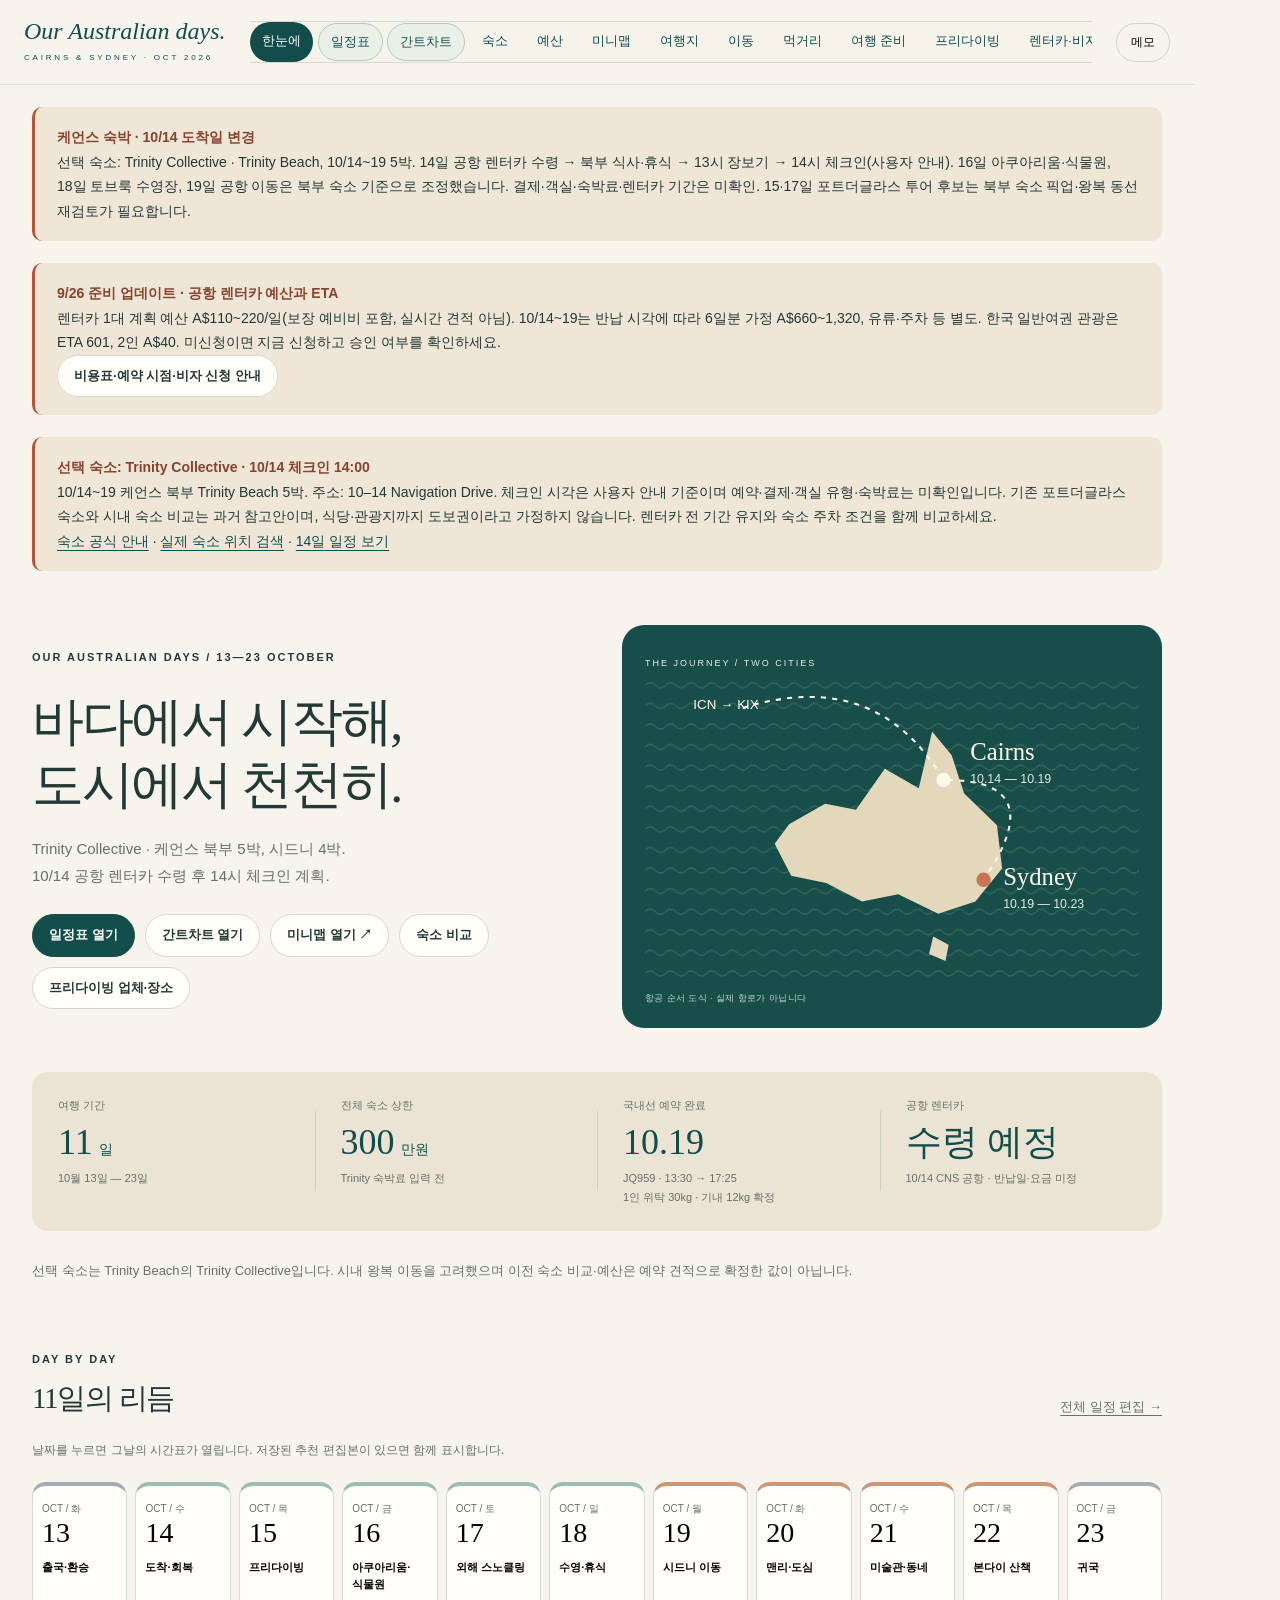
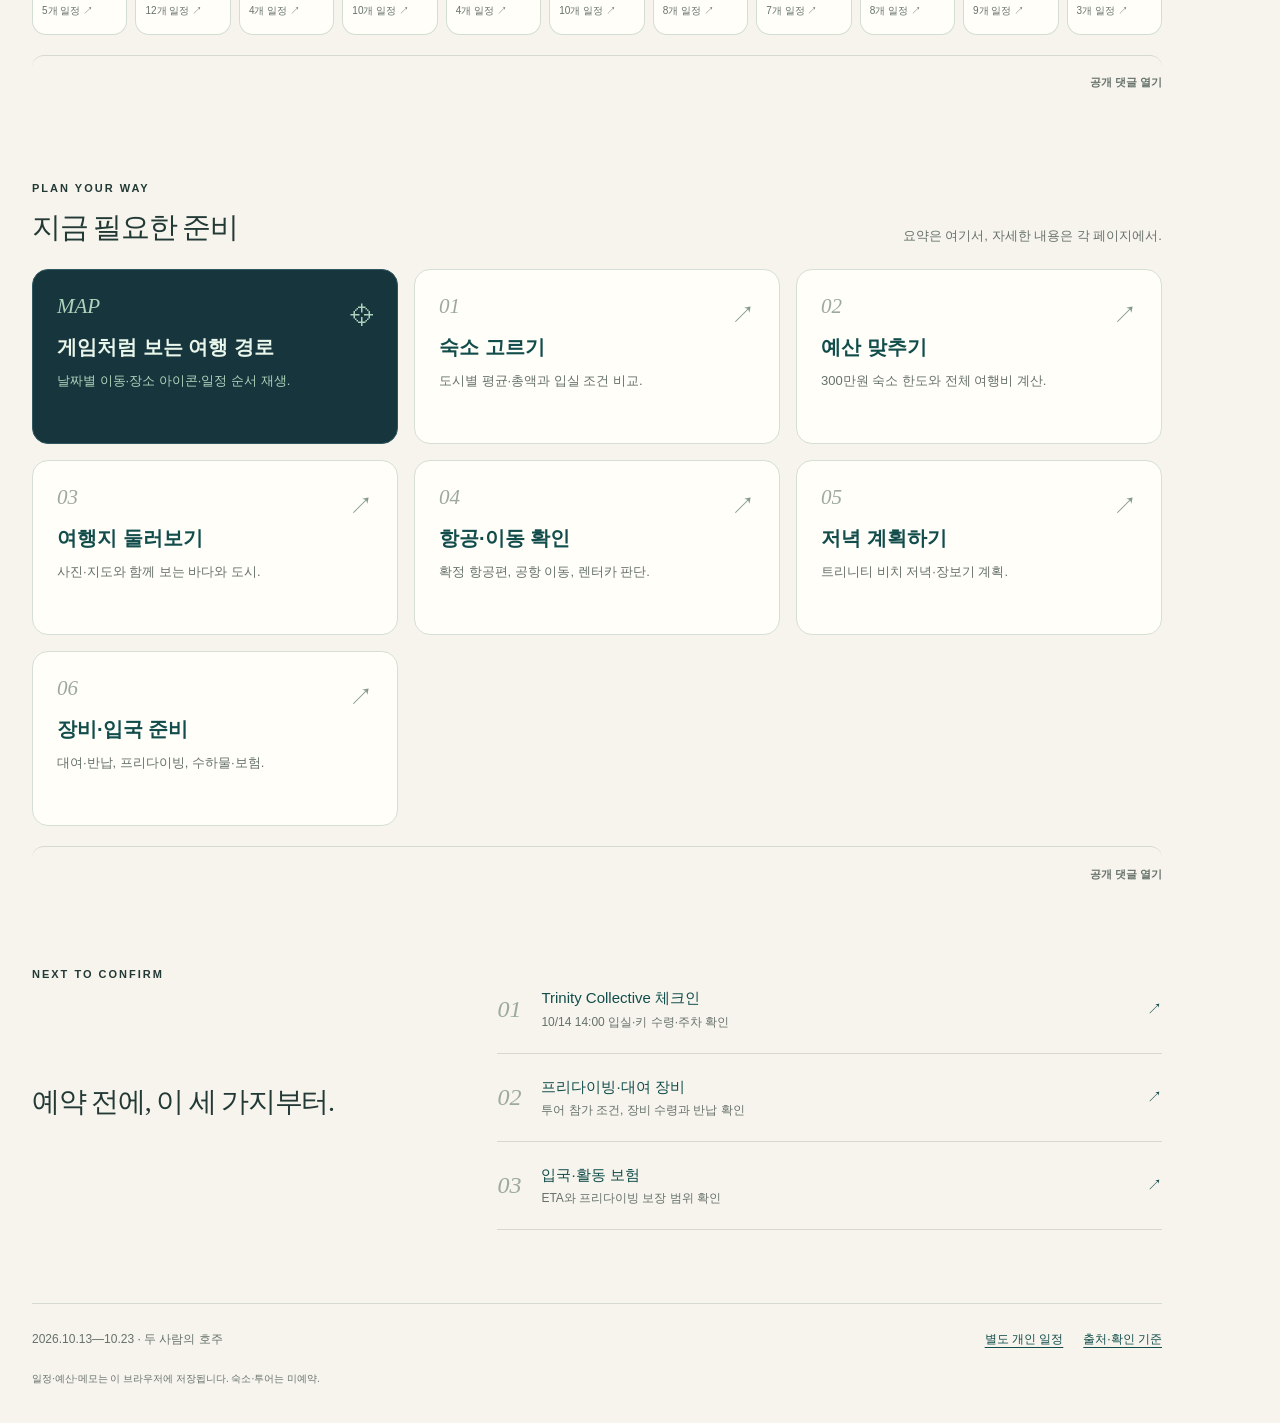
==== index.html @ 5bb497b3 "Fix October 14 home card destination to Trinity Collective" ====
<!doctype html><html lang="ko"><head><meta charset="utf-8"><meta name="viewport" content="width=device-width,initial-scale=1,viewport-fit=cover"><meta name="theme-color" content="#124d4b"><meta name="referrer" content="strict-origin-when-cross-origin"><title>여행 한눈에 · Our Australian days</title><link rel="stylesheet" href="assets/legacy.css?v=trinity-20260926-r2"><link rel="stylesheet" href="assets/site.css?v=trinity-20260926-r2"></head><body class="portal home-page"><a class="skip" href="#main">본문으로 이동</a><header class="site-header"><a class="site-brand" href="index.html">Our Australian days.<small>CAIRNS & SYDNEY · OCT 2026</small></a><nav aria-label="기능별 페이지"><a href="index.html" aria-current="page">한눈에</a><a href="recommended-itinerary.html">일정</a><a href="stay.html">숙소</a><a href="budget.html">예산</a><a href="route-map.html">미니맵</a><a href="explore.html">여행지</a><a href="transport.html">이동</a><a href="dining.html">먹거리</a><a href="prepare.html">여행 준비</a><a href="freediving.html">프리다이빙</a></nav><button class="site-notes" type="button" data-notes-open aria-label="개인 메모 열기">메모</button></header><main class="page-shell" id="main"><section class="home-hero" id="travel-overview"><div><span class="eyebrow">OUR AUSTRALIAN DAYS / 13—23 OCTOBER</span><h1>바다에서 시작해,<br>도시에서 천천히.</h1><p>Trinity Collective · 케언스 북부 5박, 시드니 4박.<br>10/14 공항 렌터카 수령 후 오후 2시 체크인.</p><div class="hero-actions"><a class="btn primary" href="recommended-itinerary.html" data-trip-planner="grid" aria-haspopup="dialog">일정표 열기</a><a class="btn" href="recommended-itinerary.html?view=gantt&amp;day=all" data-trip-planner="gantt" aria-haspopup="dialog">간트차트 열기</a><a class="btn" href="route-map.html" data-trip-planner="map" aria-haspopup="dialog">미니맵 열기 ↗</a><a class="btn" href="stay.html">숙소 비교</a><a class="btn" href="freediving.html">프리다이빙 업체·장소</a></div></div><div class="journey-art" role="img" aria-label="10월 14일 케언스 도착 후 Trinity Collective 이동, 19일 시드니 이동, 23일 귀국"><span class="art-caption">THE JOURNEY / TWO CITIES</span><svg viewBox="0 0 480 300" aria-hidden="true"><defs><pattern id="ocean-lines" width="20" height="20" patternUnits="userSpaceOnUse"><path d="M0 10 Q5 5 10 10 T20 10" fill="none" stroke="#a3c2b740"/></pattern></defs><rect width="480" height="300" fill="url(#ocean-lines)"/><path d="M140 145 L175 125 205 131 233 91 266 110 279 55 298 78 310 115 342 146 347 188 321 220 285 232 246 213 211 220 176 202 142 195 126 164Z" fill="#e3d8bb"/><path d="M280 254l15 8-3 16-16-7Z" fill="#e3d8bb"/><path d="M95 32 Q225 -8 290 102 Q396 101 329 199" fill="none" stroke="#fff9e9" stroke-width="2" stroke-dasharray="5 6"/><circle cx="290" cy="102" r="7" fill="#fff9e9"/><circle cx="329" cy="199" r="7" fill="#c77551"/><text x="47" y="33" fill="#fff9e9" font-size="13">ICN → KIX</text><text x="316" y="83" fill="#fff9e9" font-size="24" font-family="Georgia">Cairns</text><text x="316" y="105" fill="#e2ece5" font-size="12">10.14 — 10.19</text><text x="348" y="204" fill="#fff9e9" font-size="24" font-family="Georgia">Sydney</text><text x="348" y="226" fill="#e2ece5" font-size="12">10.19 — 10.23</text></svg><span class="art-foot">항공 순서 도식 · 실제 항로가 아닙니다</span></div></section>
<div class="home-metrics"><a href="recommended-itinerary.html"><small>여행 기간</small><strong>11<span>일</span></strong><p>10월 13일 — 23일</p></a><a href="stay.html"><small>전체 숙소 상한</small><strong>300<span>만원</span></strong><p>Trinity 숙박료 입력 전</p></a><a href="transport.html"><small>국내선 예약 완료</small><strong>10.19</strong><p>JQ959 · 13:30 → 17:25<br>1인 위탁 30kg · 기내 12kg 확정</p></a><a href="transport.html#transport"><small>공항 렌터카</small><strong>수령 예정</strong><p>10/14 CNS · 반납일·요금 미정</p></a></div>
<p class="back-note">선택 숙소는 Trinity Collective입니다. 케언스 아쿠아리움·식물원·토브룩 수영장을 방문하며, 북부 숙소와 시내 사이 차량 이동을 고려합니다.</p><section class="section home-days" id="itinerary"><div class="split-heading"><div><span class="eyebrow">DAY BY DAY</span><h2>11일의 리듬</h2></div><a href="recommended-itinerary.html">전체 일정 편집 →</a></div><p class="fine">날짜를 누르면 그날의 시간표가 열립니다. 저장된 추천 편집본이 있으면 함께 표시합니다.</p><div class="day-strip" id="home-day-strip"></div></section><section class="section" id="planning-hub"><div class="split-heading"><div><span class="eyebrow">PLAN YOUR WAY</span><h2>지금 필요한 준비</h2></div><p>요약은 여기서, 자세한 내용은 각 페이지에서.</p></div><div class="feature-grid"><a class="feature-card minimap-feature" href="route-map.html"><span class="feature-no">MAP</span><h3>게임처럼 보는 여행 경로</h3><p>날짜별 이동·장소 아이콘·일정 순서 재생.</p><span class="feature-arrow" aria-hidden="true">⌖</span></a><a class="feature-card" href="stay.html"><span class="feature-no">01</span><h3>숙소 고르기</h3><p>도시별 평균·총액과 입실 조건 비교.</p><span class="feature-arrow" aria-hidden="true">↗</span></a><a class="feature-card" href="budget.html"><span class="feature-no">02</span><h3>예산 맞추기</h3><p>300만원 숙소 한도와 전체 여행비 계산.</p><span class="feature-arrow" aria-hidden="true">↗</span></a><a class="feature-card" href="explore.html"><span class="feature-no">03</span><h3>여행지 둘러보기</h3><p>사진·지도와 함께 보는 바다와 도시.</p><span class="feature-arrow" aria-hidden="true">↗</span></a><a class="feature-card" href="transport.html"><span class="feature-no">04</span><h3>항공·이동 확인</h3><p>확정 항공편, 공항 이동, 렌터카 판단.</p><span class="feature-arrow" aria-hidden="true">↗</span></a><a class="feature-card" href="dining.html"><span class="feature-no">05</span><h3>저녁 계획하기</h3><p>트리니티 비치 저녁·장보기 계획.</p><span class="feature-arrow" aria-hidden="true">↗</span></a><a class="feature-card" href="prepare.html"><span class="feature-no">06</span><h3>장비·입국 준비</h3><p>대여·반납, 프리다이빙, 수하물·보험.</p><span class="feature-arrow" aria-hidden="true">↗</span></a></div></section><section class="section home-next"><span class="eyebrow">NEXT TO CONFIRM</span><h2>예약 전에, 이 세 가지부터.</h2><div class="next-items"><a href="stay.html"><b>01</b><span>Trinity Collective 체크인<small>10/14 14:00 입실·키 수령·주차 확인</small></span><span>↗</span></a><a href="prepare.html#freedive-rental"><b>02</b><span>프리다이빙·대여 장비<small>투어 참가 조건, 장비 수령과 반납 확인</small></span><span>↗</span></a><a href="prepare.html#entry-insurance"><b>03</b><span>입국·활동 보험<small>ETA와 프리다이빙 보장 범위 확인</small></span><span>↗</span></a></div></section></main><footer class="site-footer"><span>2026.10.13—10.23 · 두 사람의 호주</span><div><a href="personal-plan.html">별도 개인 일정</a><a href="prepare.html#sources">출처·확인 기준</a></div><small>일정·예산·메모는 이 브라우저에 저장됩니다. 숙소·투어는 미예약.</small></footer><dialog class="info-dialog" id="info-dialog" aria-labelledby="info-title"><div class="info-head"><div><span class="eyebrow">TRIP DETAILS</span><h2 id="info-title"></h2></div><button type="button" class="dialog-close" data-info-close aria-label="상세 내용 닫기">×</button></div><div id="info-body" class="info-body"></div></dialog><script id="public-comments-config" type="application/json">
{"repo":"MarcoBackman/australia_travel_plan","repoId":"","category":"Announcements","categoryId":"","site":"https://marcobackman.github.io/australia_travel_plan/"}
</script><dialog id="public-comments-dialog" class="public-comments-dialog" aria-labelledby="public-comments-title" aria-describedby="public-comments-privacy">
 <header class="public-comments-header"><div><span class="eyebrow">OUR SHARED NOTES / GITHUB</span><h2 id="public-comments-title">함께 보는 공개 댓글</h2></div><button type="button" class="public-comments-close" id="public-comments-close" aria-label="공개 댓글 닫기" autofocus>&times;</button></header>
 <div class="public-comments-body">
  <div class="public-comments-controls"><label for="public-comments-section">이야기할 섹션</label><select id="public-comments-section"></select></div>
  <div class="public-comments-privacy" id="public-comments-privacy"><p><strong>읽기는 누구나, 작성은 GitHub 로그인으로.</strong> 댓글은 공개 GitHub Discussions에 저장되며, 사이트 방문자뿐 아니라 누구나 읽을 수 있습니다.</p><p>예약번호, 항공권, 여권 정보, 연락처는 올리지 마세요. 개인 메모·예산·일정 시트는 여기로 자동 전송하지 않습니다.</p></div>
  <p id="public-comments-status" class="public-comments-status" role="status" aria-live="polite"></p>
  <div id="public-comments-host" class="public-comments-host"><div class="giscus"></div></div>
  <footer class="public-comments-footer"><span>섹션별 대화 · GitHub에 보관</span><a id="public-comments-github" target="_blank" rel="noopener noreferrer" class="public-comments-fallback">GitHub에서 토론 찾기</a><a href="https://giscus.app/ko" target="_blank" rel="noopener noreferrer">댓글 서비스 안내</a></footer>
 </div>
</dialog><script src="assets/routes.js?v=trinity-20260926-r2"></script><script src="assets/site.js?v=trinity-20260926-r2"></script><script src="assets/planner-modal.js?v=trinity-20260926-r2"></script><script src="assets/itinerary-data.js?v=arrival-trinity-20260926-r3"></script><script src="assets/home.js?v=arrival-trinity-20260926-r3"></script><script src="assets/notes.js?v=trinity-20260926-r2"></script><script src="assets/comments.js?v=trinity-20260926-r2"></script></body></html>
---- assets/legacy.css ----
:root{--paper:#f6f3eb;--ink:#233936;--muted:#66716a;--sea:#124d4b;--aqua:#dcebe4;--coral:#b95337;--sand:#e9dfca;--line:#d6d9ce;--white:#fffef9;--serif:Georgia,'Noto Serif KR',Batang,serif;--body:'Malgun Gothic','Apple SD Gothic Neo',sans-serif}
*{box-sizing:border-box}html{scroll-behavior:smooth;scroll-padding-top:90px}body{margin:0;background:var(--paper);color:var(--ink);font:15px/1.8 var(--body);word-break:keep-all;overflow-wrap:break-word}a{color:var(--sea);text-underline-offset:4px}button,input,select{font:inherit}button,a,input,select,summary{-webkit-tap-highlight-color:transparent}:focus-visible{outline:3px solid var(--coral);outline-offset:4px}button{cursor:pointer}button:disabled{cursor:default}h1,h2,h3,p{margin:0}h1,h2,h3{line-height:1.35}h2{font-family:var(--serif);font-size:clamp(27px,3.5vw,40px);font-weight:500;letter-spacing:-1.2px}h3{font-size:19px}.wrap{width:min(1160px,calc(100% - 64px));margin:auto}.small{font-size:12px;color:var(--muted)}.muted{color:var(--muted)}.eyebrow{text-transform:uppercase;letter-spacing:2.3px;font-size:11px;font-weight:700}.tag{display:inline-block;padding:3px 9px;border-radius:3px;font-size:11px;font-weight:700;white-space:nowrap;line-height:1.7}.confirmed{background:var(--aqua);color:var(--sea)}.proposed{background:#f1e2c2;color:#735519}.published{background:#e0e7ec;color:#395563}.estimate{background:#eee5e0;color:#825c4a}.pending{background:#f9e2d9;color:#95402a}.section{padding:72px 0;border-bottom:1px solid var(--line)}.section-head{display:flex;gap:24px;justify-content:space-between;align-items:end;margin-bottom:30px}.section-head p{max-width:480px;color:var(--muted);font-size:14px}.section-no{display:block;color:var(--coral);font:italic 16px var(--serif);margin-bottom:10px}.btn{border:1px solid var(--line);border-radius:4px;padding:9px 16px;background:var(--white);color:var(--ink);text-decoration:none;display:inline-block;font-size:13px;font-weight:700}.btn.primary{background:var(--sea);color:var(--white);border-color:var(--sea)}.btn:hover{filter:brightness(.96)}.actions{display:flex;gap:10px;flex-wrap:wrap}.notice{padding:18px 22px;border-left:3px solid var(--coral);background:#efe6d7;font-size:14px;margin-top:22px}.notice strong{color:#86432d}.notice p+p{margin-top:8px}.fine{font-size:12px;color:var(--muted);margin-top:14px}.table-wrap{overflow-x:auto;border-top:2px solid var(--sea)}table{width:100%;border-collapse:collapse;font-size:13px}th{text-align:left;padding:13px 14px;color:var(--muted);background:#eeeee5;font-size:12px;font-weight:600}td{padding:17px 14px;vertical-align:top;border-bottom:1px solid var(--line)}td strong{font-weight:700}td small{display:block;font-size:11px;color:var(--muted);margin-top:4px}thead th{white-space:nowrap}.num{font-variant-numeric:tabular-nums;white-space:nowrap}.row-pick{background:#e9efe6}.cols{display:grid;grid-template-columns:1fr 1fr;gap:28px}.box{border:1px solid var(--line);padding:25px;background:var(--white)}.box p{margin-top:12px;font-size:14px}.box ul{padding-left:20px;font-size:14px;margin-bottom:0}.box li+li{margin-top:8px}
header{border-bottom:1px solid var(--line)}.masthead{display:flex;align-items:center;justify-content:space-between;min-height:72px;gap:16px}.brand{font:italic 24px var(--serif);color:var(--sea)}.masthead .small{text-align:right}.hero{position:relative;overflow:hidden;background:radial-gradient(ellipse at 88% 10%,#d2e3d7 0,transparent 53%),var(--paper);padding:66px 0 0}.hero-content{display:grid;grid-template-columns:1.3fr .7fr;gap:48px;align-items:center;padding-bottom:56px}.hero h1{font-family:var(--serif);font-weight:500;font-size:clamp(38px,5vw,63px);letter-spacing:-2.8px;margin:24px 0}.hero h1 em{color:var(--sea);font-style:normal}.hero .intro{max-width:600px;color:var(--muted);font-size:16px}.hero .actions{margin-top:26px}.hero-art{position:relative;min-height:320px;border-radius:150px 150px 8px 8px;overflow:hidden;background:repeating-radial-gradient(ellipse at 110% 20%,transparent 0 27px,#d9ead522 29px 30px,transparent 32px 52px),linear-gradient(155deg,#2c7270,#124d4b 62%,#123d3e);color:#e5efdf;display:flex;flex-direction:column;justify-content:end;padding:36px}.hero-art:before{content:'';position:absolute;width:140px;height:140px;background:#efcba3;border-radius:50%;top:54px;left:42px;box-shadow:0 0 0 18px #efcba315}.hero-art .art-caption{position:relative;font:italic 37px/1.15 var(--serif);max-width:250px}.hero-art small{position:relative;font-size:10px;letter-spacing:2px;margin-top:16px}.metrics{display:grid;grid-template-columns:repeat(4,1fr);border-top:1px solid var(--line)}.metric{padding:25px 20px 26px 0}.metric:not(:first-child){border-left:1px solid var(--line);padding-left:28px}.metric .value{display:block;font:32px var(--serif);margin:6px 0}.metric .value span{font:14px var(--body)}.metric .label{font-size:11px;color:var(--muted)}nav{position:sticky;top:0;z-index:20;background:#f6f3ebf5;border-top:1px solid var(--line);border-bottom:1px solid var(--line);backdrop-filter:blur(12px)}nav .wrap{display:flex;gap:32px;overflow:auto;white-space:nowrap;scrollbar-width:thin}nav a{font-size:13px;padding:16px 0;text-decoration:none;border-bottom:2px solid transparent}nav a:hover{border-color:var(--sea)}.legend{display:flex;flex-wrap:wrap;gap:10px 20px;margin:24px 0 0;font-size:12px;align-items:center}.legend span span{margin-right:6px}
.flight-rail{display:grid;grid-template-columns:repeat(4,1fr);border:1px solid var(--line);margin-bottom:28px}.flight-stop{padding:20px;position:relative}.flight-stop:not(:last-child){border-right:1px solid var(--line)}.flight-stop .iata{font:40px var(--serif);color:var(--sea);display:block;line-height:1.2}.flight-stop .city{font-size:13px;margin:5px 0}.flight-stop .time{font-size:12px;color:var(--muted)}.flight-stop.focus{background:var(--sea);color:var(--white)}.flight-stop.focus .iata,.flight-stop.focus .time{color:var(--white)}.flight-table{min-width:780px}.airline-table{min-width:740px}.book-window{display:grid;grid-template-columns:220px 1fr;gap:28px;background:var(--sea);color:#f4f4e8;padding:30px;margin-bottom:25px}.book-window .date{font:35px var(--serif);margin:10px 0}.book-window p{font-size:14px;color:#d3e4db}.book-window .eyebrow{color:#adc9bb}.book-window strong{color:#fff}.mini-steps{display:grid;grid-template-columns:repeat(3,1fr);gap:16px;margin-top:24px}.mini-steps>div{border-top:1px solid var(--line);padding-top:15px;font-size:13px}.mini-steps b{display:block;font-size:15px;margin-bottom:8px}.timeline{display:flex;flex-direction:column}.day{display:grid;grid-template-columns:110px 1fr 170px;gap:25px;padding:24px 0;border-bottom:1px solid var(--line);position:relative}.day:first-child{border-top:2px solid var(--sea)}.day-date{font:26px var(--serif)}.day-date span{font:12px var(--body);display:block;color:var(--muted)}.day h3{font-size:17px;margin-bottom:8px}.day p{font-size:13px;color:var(--muted)}.day-meta{font-size:12px;text-align:right;color:var(--muted)}.day-meta .tag{margin-bottom:8px}.day.sea h3{color:var(--sea)}.day.travel{background:#e7ece2;padding-left:16px;padding-right:16px}.day details{margin-top:10px;font-size:13px}summary{cursor:pointer;font-weight:700;color:var(--sea)}details[open] summary{margin-bottom:9px}.stay{display:flex;gap:20px;padding:22px 25px;background:var(--sand);margin-top:24px;align-items:center}.stay .nights{font:40px var(--serif);color:var(--sea);min-width:100px}.stay p{font-size:13px}.tour-grid{display:grid;grid-template-columns:repeat(3,1fr);gap:20px}.tour{border:1px solid var(--line);background:var(--white);display:flex;flex-direction:column}.tour-top{height:108px;background:repeating-linear-gradient(145deg,transparent 0 17px,#ffffff10 18px 19px),#255f5b;padding:20px;color:#fff}.tour:nth-child(2) .tour-top{background:repeating-radial-gradient(ellipse at 0 100%,transparent 0 16px,#ffffff20 17px 18px),#548175}.tour:nth-child(3) .tour-top{background:linear-gradient(150deg,#dfcba5 45%,#a3c7b5 45%,#72a597);color:var(--sea)}.tour-top .tour-index{font:italic 34px var(--serif)}.tour-main{padding:23px;flex:1;display:flex;flex-direction:column;gap:15px}.tour-main h3{font-family:var(--serif);font-size:25px}.tour-main p{font-size:13px}.tour-price{font:30px var(--serif);color:var(--sea)}.tour-price span{font:12px var(--body);color:var(--muted)}.tour-main a{margin-top:auto;font-size:13px}.facts{margin:0;padding:0;list-style:none;font-size:12px;color:var(--muted)}.facts li{padding:7px 0;border-bottom:1px solid var(--line)}.route-strip{display:flex;align-items:center;justify-content:space-between;gap:10px;background:var(--aqua);padding:23px;margin:0 0 20px;text-align:center}.route-strip b{font-size:16px}.route-strip small{display:block;font-size:11px;color:var(--muted)}.route-strip .arrow{font-size:22px;color:#60817a}.transport-table{min-width:810px}.controls{display:grid;grid-template-columns:1fr 1fr 1.2fr;gap:20px;margin-bottom:24px}.control{font-size:12px;display:flex;flex-direction:column;gap:8px}.control input,.control select{width:100%;border:1px solid #afbbaf;background:var(--white);border-radius:3px;padding:10px 12px;min-height:45px;color:var(--ink)}.budget-layout{display:grid;grid-template-columns:minmax(0,1.6fr) minmax(280px,1fr);gap:30px;align-items:start}.budget-table{min-width:460px}.budget-table td{padding:12px 9px}.budget-table input{width:98px;padding:8px;border:1px solid #afbbaf;border-radius:3px;background:#fffef9;text-align:right;color:var(--ink);font-variant-numeric:tabular-nums}.budget-table th:last-child,.budget-table td:last-child{text-align:right}.budget-total{position:sticky;top:92px;background:var(--sea);color:#fffef0;padding:30px}.budget-total .big{font:40px/1.3 var(--serif);margin:13px 0 2px}.budget-total .won{font-size:20px;color:#d8e8cc}.budget-total .sub{font-size:12px;color:#c3d6ca}.budget-total .split{border-top:1px solid #668b7d;margin-top:22px;padding-top:18px}.calc-line{display:flex;justify-content:space-between;gap:12px;font-size:12px;margin:9px 0}.budget-total .big-small{font:30px var(--serif);margin:10px 0}.cost-bar{display:flex;height:8px;overflow:hidden;margin:22px 0 13px;gap:2px}.cost-bar span{min-width:0}.cost-key{display:flex;gap:12px;flex-wrap:wrap;font-size:10px;color:#e1eadc}.cost-key span:before{content:'';width:7px;height:7px;display:inline-block;background:var(--key);margin-right:5px}.range-card{background:var(--sand);padding:22px 26px;margin:25px 0}.range-card b{font-size:20px;display:block;margin-top:5px}.budget-status{min-height:22px;color:var(--muted);font-size:12px;margin-top:12px}.error{color:#a03924}.check-grid{display:grid;grid-template-columns:1fr 1fr;gap:14px}.check{display:flex;align-items:start;gap:12px;border:1px solid var(--line);padding:20px;cursor:pointer;font-size:13px;background:var(--white)}.check input{accent-color:var(--sea);width:18px;height:18px;margin-top:4px;flex-shrink:0}.check b{display:block;margin-bottom:6px}.check small{display:block;color:var(--muted);font-size:12px}.check:has(input:checked){background:var(--aqua)}.sources{display:grid;grid-template-columns:1fr 1fr;gap:0 30px;font-size:12px;list-style:none;padding:0;margin:0}.sources li{padding:17px 0;border-bottom:1px solid var(--line)}.sources b{display:block;margin-bottom:4px;font-size:13px}.sources p{color:var(--muted)}.sources a{overflow-wrap:anywhere}.foot{display:flex;justify-content:space-between;gap:20px;padding:32px 0;font-size:12px;color:var(--muted)}.skip{position:absolute;top:-80px;left:16px;z-index:99;background:white;padding:12px}.skip:focus{top:10px}.hero-content{animation:arrive .65s ease-out}@keyframes arrive{from{opacity:0;transform:translateY(12px)}to{opacity:1;transform:none}}
@media(max-width:900px){.hero-content{grid-template-columns:1.4fr .6fr;gap:25px}.hero-art{min-height:290px;padding:25px}.hero-art:before{width:110px;height:110px;left:28px}.hero-art .art-caption{font-size:29px}.section-head{display:block}.section-head p{margin-top:16px;max-width:none}.budget-layout{grid-template-columns:1fr}.budget-total{position:static}.tour-grid{gap:12px}.tour-main{padding:18px}.tour-main h3{font-size:22px}.day{grid-template-columns:85px 1fr 125px;gap:18px}.controls{grid-template-columns:1fr 1fr}.controls .control:last-child{grid-column:1/-1}}
@media(max-width:620px){.wrap{width:calc(100% - 36px)}body{font-size:14px}.masthead{min-height:65px}.brand{font-size:20px}.masthead .small{font-size:10px}.hero{padding-top:35px}.hero-content{display:block;padding-bottom:30px}.hero h1{font-size:39px;letter-spacing:-2px}.hero .intro{font-size:14px}.hero-art{margin-top:28px;min-height:180px;border-radius:100px 100px 5px 5px;padding:25px 30px;align-items:end}.hero-art:before{top:32px;left:42px;width:100px;height:100px}.hero-art .art-caption{font-size:30px;max-width:180px}.hero-art small{font-size:8px}.metrics{grid-template-columns:1fr 1fr}.metric{padding:18px 12px!important}.metric:nth-child(3){border-left:none;border-top:1px solid var(--line)}.metric:nth-child(4){border-top:1px solid var(--line)}.metric .value{font-size:29px}nav .wrap{gap:25px}nav a{font-size:12px;padding:12px 0}.section{padding:46px 0}.section-head{margin-bottom:22px}.cols,.tour-grid,.check-grid,.sources{grid-template-columns:1fr}.flight-rail{grid-template-columns:1fr 1fr}.flight-stop:nth-child(2){border-right:0}.flight-stop:nth-child(-n+2){border-bottom:1px solid var(--line)}.flight-stop .iata{font-size:33px}.book-window{grid-template-columns:1fr;gap:15px;padding:23px}.book-window .date{margin-bottom:0}.mini-steps{grid-template-columns:1fr;gap:15px}.day{grid-template-columns:63px 1fr;gap:13px;padding:21px 0}.day-date{font-size:22px}.day h3{font-size:16px}.day-meta{grid-column:2;text-align:left;margin-top:-5px}.day-meta .tag{margin:0 7px 0 0}.day.travel{padding-left:10px;padding-right:10px}.stay{display:block;padding:20px}.stay .nights{font-size:30px;margin-bottom:10px}.tour-top{height:85px}.tour-main{padding:23px}.tour-main h3{font-size:26px}.route-strip{flex-wrap:wrap;justify-content:center;padding:20px 10px;gap:14px}.route-strip b{font-size:13px}.route-strip small{font-size:10px}.notice{padding:16px;font-size:13px}.controls{gap:14px}.control input,.control select{font-size:16px}.budget-table input{font-size:16px}.budget-total .big{font-size:36px}.foot{display:block}.foot p+p{margin-top:10px}.legend{gap:8px 12px}}
@media(prefers-reduced-motion:reduce){html{scroll-behavior:auto}.hero-content{animation:none}}
@media print{*{-webkit-print-color-adjust:exact;print-color-adjust:exact}body{font-size:10pt;background:white}.wrap{width:100%}header,.hero-art,nav,.actions,.skip,.no-print{display:none!important}.hero{padding:0;background:white}.hero-content{display:block;padding:15px 0}.hero h1{font-size:32px;margin:10px 0}.hero .intro{font-size:11px}.hero .eyebrow{font-size:9px}.metrics .metric{padding:12px!important}.metrics .value{font-size:23px}.section{padding:25px 0}.section-head{margin-bottom:15px}.section-head h2{font-size:24px}.section-head p{font-size:11px}.table-wrap{overflow:visible}table{min-width:0!important;font-size:9px}th,td{padding:8px!important}thead{display:table-header-group}tr,.day,.tour,.check,.box{break-inside:avoid}.day{grid-template-columns:70px 1fr 120px;padding:13px 0}.day p,.day-meta{font-size:10px}.day h3{font-size:13px}.day-date{font-size:20px}.tour-grid{gap:10px}.tour-main{padding:13px}.tour-main h3{font-size:20px}.tour-main p,.facts{font-size:10px}.tour-top{height:55px;padding:8px 15px}.tour-top .tour-index{font-size:25px}.budget-layout{display:block}.budget-total{position:static;margin-top:15px;break-inside:avoid;padding:20px}.budget-table input{border:0;width:85px;padding:0;font-size:11px}.controls input,.controls select{font-size:11px;padding:3px;min-height:25px}.sources{font-size:9px}.sources b{font-size:10px}.notice,.box p,.check{font-size:10px}details{display:block}.foot{font-size:9px}.section-head,.stay,.range-card{break-inside:avoid}.hero-content{animation:none}@page{size:A4;margin:14mm}}
.map-tabs{display:flex;flex-wrap:wrap;gap:8px;margin:22px 0}.map-tabs button{padding:10px 17px;border:1px solid var(--line);border-radius:4px;background:var(--white);color:var(--sea);font-size:13px}.map-tabs button[aria-pressed="true"]{background:var(--sea);border-color:var(--sea);color:white}.atlas-layout{display:grid;grid-template-columns:minmax(0,1fr) 285px;border:1px solid var(--line);background:var(--white)}.atlas-main{min-width:0}.atlas-canvas{height:530px;position:relative;background:#deebe5;isolation:isolate}.atlas-canvas iframe{width:100%;height:100%;border:0}.atlas-map{position:absolute;inset:0;z-index:1}.atlas-fallback{position:absolute;inset:0;display:grid;place-content:center;padding:30px;text-align:center;color:var(--sea);background:repeating-linear-gradient(0deg,transparent 0 59px,#124d4b0b 60px),repeating-linear-gradient(90deg,transparent 0 59px,#124d4b0b 60px),#e0eae0}.atlas-fallback b{font:35px var(--serif);margin-bottom:15px}.atlas-side{padding:23px 20px;border-left:1px solid var(--line);max-height:650px;overflow:auto}.atlas-side h3{font-family:var(--serif);font-size:25px;margin:10px 0}.atlas-side>p{font-size:12px;color:var(--muted)}.stop-list{list-style:none;padding:0;margin:20px 0 0}.stop-list li{position:relative}.stop-list li:not(:last-child):before{content:'';position:absolute;left:16px;top:34px;bottom:-8px;border-left:1px solid #b7c9bf}.stop-button{width:100%;border:0;background:transparent;display:flex;gap:12px;text-align:left;padding:9px 0;color:var(--ink);align-items:start}.stop-button[aria-pressed="true"] .stop-name{color:var(--coral)}.stop-number{border-radius:50%;width:33px;height:33px;display:grid;place-items:center;background:var(--sea);color:white;flex-shrink:0;font:16px var(--serif);position:relative}.stop-button[aria-pressed="true"] .stop-number{background:var(--coral)}.stop-name{font-size:13px;display:block;font-weight:700}.stop-button small{font-size:10px;display:block;color:var(--muted);line-height:1.7}.atlas-caption{display:flex;align-items:center;justify-content:space-between;gap:15px;padding:13px 17px;background:#eff0e7;font-size:11px;color:var(--muted)}.map-key{display:flex;gap:14px;flex-wrap:wrap}.map-key span:before{content:'';display:inline-block;width:22px;border-top:3px dashed var(--route);margin-right:5px;vertical-align:middle}.map-focus{padding:22px;border-top:1px solid var(--line);display:grid;grid-template-columns:1fr auto;gap:20px;align-items:center}.map-focus h3{font-size:17px}.map-focus p{font-size:12px;color:var(--muted);margin-top:7px}.map-focus .actions{gap:7px}.map-focus a{font-size:11px;padding:7px 11px}.trip-pin{background:none!important;border:0!important}.trip-pin span{display:grid;place-items:center;width:32px;height:32px;border:3px solid #fffef9;border-radius:50%;box-shadow:0 2px 8px #173e4a55;font:700 14px var(--body);color:white;background:var(--pin)}.trip-pin.is-picked span{outline:3px solid var(--coral);outline-offset:3px}.map-popup{font-family:var(--body);line-height:1.7;max-width:230px}.map-popup strong{display:block;font-size:14px}.map-popup p{font-size:12px;margin:8px 0!important}.map-popup small{display:block;font-size:11px;color:var(--muted)}.map-popup a{font-size:12px}.atlas-canvas .leaflet-container{font-family:var(--body)}.atlas-canvas .leaflet-control-attribution{font-size:10px}.day-map-link{display:inline-block;margin-top:10px;font-size:11px;font-weight:700;text-decoration:none;color:var(--sea);border-bottom:1px solid #9db5a4}.ribbon-head{display:flex;justify-content:space-between;gap:16px;align-items:end;margin:32px 0 13px}.ribbon-head h3{font-size:17px}.ribbon{display:grid;grid-template-columns:repeat(11,minmax(0,1fr));gap:6px}.ribbon-day{border:1px solid var(--line);border-top:4px solid var(--tone);background:var(--white);color:var(--ink);padding:13px 3px;min-height:115px;text-align:center;display:flex;flex-direction:column;align-items:center;justify-content:center;gap:5px;text-decoration:none;border-radius:3px}.ribbon-day:hover{background:#e8eee3}.ribbon-day .r-date{font:22px var(--serif)}.ribbon-day .r-name{font-size:11px;font-weight:700}.ribbon-day small{font-size:9px;color:var(--muted)}.ribbon-day[aria-current="date"]{background:var(--aqua);outline:2px solid var(--sea)}.pace-key{display:flex;gap:15px;flex-wrap:wrap;font-size:11px;color:var(--muted);margin-top:13px}.pace-key span:before{content:'';width:8px;height:8px;display:inline-block;background:var(--tone);margin-right:5px}.stay-viz{display:flex;height:45px;margin-top:23px;gap:4px;font-size:12px}.stay-viz div{display:flex;align-items:center;justify-content:center}.stay-viz .cairns-block{flex:5;background:var(--sea);color:var(--white)}.stay-viz .sydney-block{flex:4;background:var(--sand);color:var(--ink)}.budget-visual{padding-bottom:20px;margin-bottom:20px;border-bottom:1px solid #668b7d}.donut-wrap{display:flex;justify-content:center;margin:20px 0}.budget-donut{height:186px;width:186px;border-radius:50%;display:grid;place-items:center;background:#315e56}.donut-hole{width:140px;height:140px;background:var(--sea);border-radius:50%;display:flex;flex-direction:column;justify-content:center;text-align:center}.donut-hole strong{font:30px var(--serif);color:var(--white)}.donut-hole small{font-size:10px;color:#d2e2d5}.budget-category{margin:13px 0}.budget-category-head{display:flex;justify-content:space-between;font-size:11px;gap:10px}.budget-category-head small{color:#d2e2d5}.budget-category-track{height:4px;background:#ffffff18;margin-top:7px}.budget-category-fill{height:100%;transition:width .3s ease}.budget-chart-note{font-size:10px;color:#d2e2d5;margin-top:14px}.budget-category-head .dot{width:7px;height:7px;display:inline-block;margin-right:6px}.map-error{color:#95402a!important}.map-help{font-size:11px!important}.map-note{margin-top:12px;font-size:11px;color:var(--muted)}
@media(max-width:900px){.atlas-layout{grid-template-columns:1fr}.atlas-side{border-left:0;border-top:1px solid var(--line);max-height:none}.stop-list{display:grid;grid-template-columns:1fr 1fr;gap:4px 20px;margin-top:15px}.stop-list li:before{display:none}.atlas-canvas{height:460px}.ribbon{grid-template-columns:repeat(6,minmax(0,1fr))}.budget-visual{display:grid;grid-template-columns:200px 1fr;gap:0 25px;align-items:center}.budget-visual>.eyebrow{grid-column:1/-1}.budget-chart-note{grid-column:1/-1}.donut-wrap{margin:15px 0}.budget-category{margin:9px 0}.budget-donut{height:170px;width:170px}.donut-hole{width:128px;height:128px}}
@media(max-width:620px){.atlas-canvas{height:360px}.atlas-side{padding:18px}.atlas-tabs{gap:6px}.map-tabs button{padding:9px 11px;font-size:12px}.atlas-caption{display:block;padding:12px}.atlas-caption>span{display:block;margin-top:7px}.map-focus{grid-template-columns:1fr;padding:18px;gap:15px}.stop-list{grid-template-columns:1fr 1fr;gap:5px 10px}.stop-name{font-size:12px}.stop-number{width:27px;height:27px;font-size:13px}.stop-button{gap:8px}.ribbon{grid-template-columns:repeat(4,minmax(0,1fr))}.ribbon-day{min-height:95px}.ribbon-head{display:block}.ribbon-head p{margin-top:7px}.budget-visual{display:block}.budget-donut{height:185px;width:185px}.donut-hole{width:139px;height:139px}.map-key{gap:10px}.stay-viz{font-size:11px}.atlas-map .leaflet-control-attribution{font-size:9px}}
@media(prefers-reduced-motion:reduce){.budget-category-fill{transition:none}}
@media print{.map-tabs,.day-map-link{display:none}.atlas-layout{display:block}.atlas-canvas{height:350px}.atlas-side{max-height:none;border-left:0;padding:12px}.stop-list{display:grid;grid-template-columns:repeat(3,1fr);gap:0 10px}.stop-list li:before{display:none}.map-focus{padding:12px}.map-focus .actions{display:none}.ribbon{grid-template-columns:repeat(11,minmax(0,1fr));gap:3px}.ribbon-day{padding:5px 1px;min-height:75px}.ribbon-day .r-date{font-size:17px}.ribbon-day .r-name{font-size:8px}.ribbon-day small{font-size:7px}.budget-visual{display:grid;grid-template-columns:180px 1fr;gap:0 20px}.budget-visual>.eyebrow,.budget-chart-note{grid-column:1/-1}.budget-donut{height:150px;width:150px}.donut-hole{width:112px;height:112px}.donut-hole strong{font-size:23px}.atlas-canvas,.ribbon,.budget-visual{break-inside:avoid}.atlas-map .leaflet-control-zoom{display:none}}
.discovery-intro{display:grid;grid-template-columns:1.1fr .9fr;gap:36px;align-items:center;margin:28px 0}.discovery-intro h2{font-size:clamp(33px,4.5vw,52px)}.discovery-intro p{font-size:14px;color:var(--muted);margin-top:16px}.balance-visual{background:var(--sea);color:var(--white);padding:30px}.balance-visual .halves{display:grid;grid-template-columns:1fr 1fr;gap:20px;margin:20px 0}.balance-visual .halves b{font:45px var(--serif);display:block}.balance-visual .halves span{font-size:12px;color:#dae7d9}.balance-visual .halves>div+div{border-left:1px solid #719489;padding-left:24px}.balance-visual p{font-size:12px;color:#dae7d9;margin-top:8px}.balance-strip{height:8px;display:flex;gap:4px}.balance-strip span{width:50%;background:#92beb0}.balance-strip span+span{background:#dcad8d}.discovery-plan{display:grid;grid-template-columns:repeat(3,1fr);gap:18px;margin:27px 0}.discovery-plan>div{padding:20px;background:var(--white);border-top:3px solid var(--sea)}.discovery-plan>div:nth-child(2){border-color:var(--coral)}.discovery-plan b{font-size:15px}.discovery-plan p{font-size:12px;color:var(--muted);margin-top:7px}.rank-index{display:grid;grid-template-columns:repeat(4,1fr);gap:0 20px;margin:28px 0}.rank-index a{display:flex;gap:9px;border-bottom:1px solid var(--line);padding:9px 0;font-size:11px;text-decoration:none}.rank-index .index-num{color:var(--coral);font:italic 17px var(--serif);min-width:23px}.discovery-controls{display:flex;justify-content:space-between;align-items:center;gap:20px;margin:28px 0 18px}.filter-buttons{display:flex;gap:7px;flex-wrap:wrap}.filter-buttons button{background:var(--white);color:var(--sea);border:1px solid var(--line);border-radius:4px;padding:9px 13px;font-size:12px}.filter-buttons button[aria-pressed="true"]{background:var(--sea);color:white;border-color:var(--sea)}.discovery-count{font-size:12px;color:var(--muted);white-space:nowrap}.destination-grid{display:grid;grid-template-columns:1fr 1fr;gap:30px 26px;align-items:start}.destination-card{border:1px solid var(--line);background:var(--white);overflow:hidden;scroll-margin-top:90px}.destination-card[hidden]{display:none}.destination-photo{margin:0;position:relative;background:#dae5d9;aspect-ratio:16/10;overflow:hidden}.destination-photo>a{display:block;width:100%;height:100%}.destination-photo img{width:100%;height:100%;object-fit:cover;display:block;transition:transform .5s ease}.destination-photo>a:hover img{transform:scale(1.035)}.rank-badge{position:absolute;left:18px;top:18px;min-width:65px;height:65px;background:var(--white);color:var(--sea);display:flex;align-items:center;justify-content:center;font:italic 33px var(--serif);box-shadow:0 3px 15px #173e3b22;pointer-events:none}.photo-caption{position:absolute;bottom:0;left:0;right:0;padding:30px 14px 10px;background:linear-gradient(transparent,#102c35c9);color:white;font-size:10px;pointer-events:none;line-height:1.7}.image-unavailable{height:100%;display:grid;place-content:center;padding:30px;text-align:center;font-size:13px}.destination-body{padding:26px}.destination-meta{display:flex;gap:8px;flex-wrap:wrap;margin-bottom:14px}.city-tag{background:#f1e0d2;color:#85472f}.ocean-tag{background:#dcebe4;color:#215e56}.destination-body h3{font:28px/1.4 var(--serif);letter-spacing:-.7px}.destination-en{font-size:10px;letter-spacing:1.3px;color:var(--muted);margin:4px 0 14px;text-transform:uppercase}.destination-reason{font-size:14px;line-height:1.9}.destination-reason strong{color:var(--sea)}.destination-facts{display:grid;grid-template-columns:1fr 1fr;gap:12px;border-top:1px solid var(--line);border-bottom:1px solid var(--line);padding:15px 0;margin:18px 0}.destination-facts span{font-size:10px;color:var(--muted);display:block}.destination-facts b{font-size:12px;display:block;margin-top:4px}.destination-detail{font-size:13px}.destination-detail h4{font-size:12px;color:var(--coral);margin:18px 0 6px}.destination-detail p{font-size:12px;color:var(--muted);line-height:1.9}.destination-detail ul{padding-left:19px;font-size:12px;line-height:1.9;margin:8px 0}.destination-detail li+li{margin-top:4px}.destination-links{display:flex;flex-wrap:wrap;gap:10px;margin-top:20px;align-items:center}.destination-links .btn{font-size:11px;padding:8px 11px}.destination-links button[aria-pressed="true"]{background:var(--sand);border-color:#aa9e80}.destination-source{font-size:10px!important;margin-top:15px;color:var(--muted)}.destination-source a{color:var(--muted)}.selected-shelf{border:1px solid var(--line);padding:22px;margin-top:27px;background:var(--sand)}.selected-shelf h3{font-size:16px}.selected-shelf p{font-size:12px;color:var(--muted);margin:7px 0}.selected-items{display:flex;flex-wrap:wrap;gap:7px;margin-top:14px}.selected-items a{background:var(--white);border:1px solid #cbbd9f;padding:6px 10px;font-size:11px;text-decoration:none}.selection-ratio{display:flex;height:7px;gap:3px;background:#d5ccb9;margin:12px 0}.selection-ratio span{background:var(--sea);transition:width .25s}.selection-ratio span+span{background:var(--coral)}.rank-label{font-size:10px;color:var(--coral);margin:10px 0}.discovery-footer{font-size:11px;color:var(--muted);margin-top:22px}.dest-day-link{font-size:11px;display:inline-block;margin-right:10px;margin-top:8px}.destination-grid .destination-card:nth-child(2){margin-top:70px}.destination-card:target{outline:3px solid #b9533755;outline-offset:4px}.balanced-banner{background:#e7ece2;border-left:3px solid var(--sea);padding:17px 21px;margin-top:20px;font-size:13px}.guide-photo-hero{width:100%;height:180px;object-fit:cover;margin-top:20px;display:block}.print-discovery-note{display:none}
@media(max-width:900px){.rank-index{grid-template-columns:repeat(3,1fr)}.discovery-intro{gap:20px}.destination-body{padding:20px}.destination-body h3{font-size:25px}.discovery-plan{gap:10px}.discovery-plan>div{padding:16px}}
@media(max-width:620px){.discovery-intro,.destination-grid,.discovery-plan{grid-template-columns:1fr}.destination-grid .destination-card:nth-child(2){margin-top:0}.rank-index{grid-template-columns:1fr 1fr;gap:0 12px}.discovery-controls{display:block}.discovery-count{margin-top:12px}.destination-grid{gap:23px}.destination-body{padding:23px}.destination-body h3{font-size:27px}.rank-badge{height:55px;min-width:55px;font-size:29px;left:14px;top:14px}.destination-reason{font-size:13px}.balance-visual{padding:25px}.discovery-intro h2{font-size:37px}.selected-shelf{padding:18px}}
@media(prefers-reduced-motion:reduce){.destination-photo img,.selection-ratio span{transition:none}}
@media print{.discovery-controls,.rank-index,.selected-shelf,.destination-links{display:none}.discovery-intro{grid-template-columns:1fr 1fr;gap:20px}.discovery-intro h2{font-size:27px}.discovery-intro p{font-size:10px}.discovery-plan{gap:8px}.discovery-plan>div{padding:12px}.destination-grid{display:block}.destination-card{break-inside:auto;margin-bottom:25px}.destination-grid .destination-card:nth-child(2){margin-top:0}.destination-photo{aspect-ratio:auto;height:210px;break-inside:avoid}.destination-body{padding:16px}.destination-body h3{font-size:24px}.destination-reason{font-size:11px}.destination-detail p,.destination-detail ul{font-size:10px}.destination-facts{padding:8px 0;margin:12px 0}.destination-card[hidden]{display:block}.discovery-footer{font-size:9px}.balance-visual{padding:18px}.balance-visual .halves b{font-size:31px}.print-discovery-note{display:block;font-size:10px}.guide-photo-hero{height:130px}}

.bag-metrics{display:grid;grid-template-columns:repeat(3,1fr);gap:14px}.bag-metrics>div{padding:23px;background:linear-gradient(135deg,var(--aqua),var(--white));border-top:3px solid var(--sea)}.bag-metrics b{display:block;font:42px var(--serif);margin:14px 0}.bag-metrics small{font:13px var(--body)}.bag-metrics p{font-size:12px;color:var(--muted)}.bag-table{min-width:760px}.bag-table td:first-child{min-width:145px}.bag-inputs{display:grid;grid-template-columns:repeat(4,minmax(0,1fr));gap:15px;margin:22px 0}.bag-result{background:var(--sea);color:var(--white);padding:24px}.bag-result b{font-size:21px}.bag-result p{font-size:13px}.bag-route{list-style:none;padding:0;display:grid;grid-template-columns:repeat(4,1fr);gap:14px;margin:20px 0}.bag-route li{border-top:3px solid var(--coral);background:var(--sand);padding:18px}.bag-route b{display:block;font-size:14px;margin-bottom:8px}.bag-route span{font-size:12px}#baggage summary{font-size:15px}@media(max-width:760px){.bag-metrics{grid-template-columns:1fr}.bag-inputs,.bag-route{grid-template-columns:repeat(2,minmax(0,1fr))}.bag-inputs input,.bag-inputs select{font-size:16px}.bag-result b{font-size:18px}}@media(max-width:430px){.bag-route{grid-template-columns:1fr}}@media print{.bag-metrics{grid-template-columns:repeat(3,1fr)}.bag-tool,.bag-route{break-inside:avoid}.bag-route{grid-template-columns:repeat(2,1fr)}}


/* Navigation and motion layer. Existing itinerary and saved budgets are unchanged. */
:root{--trip-header-height:128px;--ease-ocean:cubic-bezier(.22,1,.36,1)}
html{scroll-padding-top:calc(var(--trip-header-height) + 22px)}
.travel-header{position:sticky;top:0;z-index:80;background:#f6f3ebed;backdrop-filter:blur(18px);box-shadow:0 5px 26px #124d4b08;border-bottom:1px solid var(--line)}
.travel-header .masthead{min-height:65px;gap:18px}
.travel-header .brand{text-decoration:none;font-size:24px;line-height:1.1}
.travel-header .brand span{display:block;font:8px/1.7 var(--body);letter-spacing:2.6px;margin-top:6px}
.header-status{display:flex;align-items:center;gap:9px;margin-left:auto;color:var(--muted);font-size:11px}
.status-orbit{width:7px;height:7px;background:var(--sea);border-radius:50%;box-shadow:0 0 0 5px #124d4b12}
.header-tools{display:flex;gap:8px}.motion-toggle,.menu-toggle{border:1px solid #bcc9bf;background:var(--white);border-radius:30px;padding:7px 12px;font-size:11px;color:var(--sea);white-space:nowrap}.menu-toggle{display:none}
.travel-header nav{position:static;z-index:auto;background:transparent;border:0;border-top:1px solid #124d4b12;backdrop-filter:none}
.travel-header nav .wrap{gap:5px;align-items:center;padding-top:7px;padding-bottom:7px;scrollbar-width:thin}
.travel-header nav a{font-size:12px;padding:8px 12px;border:0;border-radius:30px;transition:background .25s,color .25s,transform .25s;line-height:1.6}
.travel-header nav a:hover{background:#dcebe4}.travel-header nav a[aria-current="location"]{background:var(--sea);color:var(--white);box-shadow:0 3px 10px #124d4b1c}
.reading-track{height:3px;background:#124d4b0c}.reading-track span{height:100%;display:block;background:linear-gradient(90deg,var(--sea),#b95337,#dba66f);transform:scaleX(0);transform-origin:left;will-change:transform}
.budget-total{top:calc(var(--trip-header-height) + 16px)}.section{scroll-margin-top:18px}
.hero{background:radial-gradient(ellipse at 88% 10%,#c6e2d4 0,transparent 55%),radial-gradient(ellipse at 15% 95%,#efdbc1 0,transparent 48%),var(--paper)}
.hero-art{isolation:isolate;transition:transform .5s var(--ease-ocean);transform:perspective(1000px) rotateX(var(--hero-rx,0deg)) rotateY(var(--hero-ry,0deg));box-shadow:0 24px 60px #124d4b20}
.hero-art:after{content:'';position:absolute;width:170%;height:72%;left:-40%;bottom:-35%;border:1px solid #ffffff35;border-radius:46%;background:#badbc018;z-index:-1}
.motion-overview{padding-top:48px}.route-poster{border-radius:8px;background:repeating-linear-gradient(0deg,transparent 0 39px,#ffffff06 40px),repeating-linear-gradient(90deg,transparent 0 39px,#ffffff06 40px),linear-gradient(130deg,#0e3939,#246a61);color:#f9f5e9;overflow:hidden;border:1px solid #356c62;box-shadow:0 20px 40px #124d4b12}
.poster-top,.poster-bottom{display:flex;align-items:center;justify-content:space-between;gap:20px;padding:24px 28px}.poster-top{padding-bottom:4px}.poster-top .tag{background:#ffffff15;color:#dfedde}.poster-bottom{border-top:1px solid #ffffff1b}.poster-bottom p{font-size:12px;line-height:1.7}.poster-bottom p span{font-size:10px;color:#b9d2c8}.poster-bottom .btn{border-color:#ffffff42;background:transparent;color:#f9f5e9;white-space:nowrap}
.route-poster-scroll{overflow-x:auto}.journey-svg{display:block;width:100%;min-width:650px;height:auto}.route-base{fill:none;stroke:#d2e5d635;stroke-width:2}.route-stream{fill:none;stroke:#e7c290;stroke-width:3;stroke-dasharray:7 13;stroke-linecap:round}
.route-dot{fill:#f4dfba;stroke:#fff;stroke-width:2}.route-halo{fill:#e0ead810;stroke:#e0ead845;stroke-width:1;transform-box:fill-box;transform-origin:center}
.route-node text{text-anchor:middle;fill:#fff8e6;font:27px Georgia,serif;letter-spacing:2px}.route-node .route-sub{font:11px 'Malgun Gothic',sans-serif;letter-spacing:0;fill:#d7e7dd}
.experience-grid{display:grid;grid-template-columns:1fr 1fr .85fr;gap:18px;margin-top:22px}.experience-card{display:block;position:relative;overflow:hidden;padding:28px;border:1px solid var(--line);border-radius:6px;color:var(--ink);text-decoration:none;transition:transform .4s var(--ease-ocean),box-shadow .4s}
.experience-card h3{font:30px/1.3 var(--serif);letter-spacing:-1px}.experience-card p{font-size:12px;color:var(--muted);margin-top:12px}.experience-sea{background:linear-gradient(160deg,#e2eee5,#f2f3e7)}.experience-city{background:linear-gradient(155deg,#f2e5d3,#faf7ee)}.experience-mix{background:var(--white);text-align:center}.experience-link{display:block;margin-top:25px;font-size:12px;font-weight:700;color:var(--sea)}
.sea-glyph{height:105px;position:relative;overflow:hidden;margin:10px 0 20px}.sea-glyph span{position:absolute;width:150%;height:75px;border-top:2px solid #3c7b6b60;border-radius:50%;left:-25%;top:40px}.sea-glyph span:nth-child(2){top:56px;left:-12%;opacity:.6}.sea-glyph span:nth-child(3){top:73px;left:-35%;opacity:.4}.sea-glyph i{width:26px;height:26px;border-radius:50%;background:#bc653d;position:absolute;top:12px;right:35px;box-shadow:0 0 0 10px #bc653d0a}
.city-glyph{height:105px;display:flex;align-items:flex-end;justify-content:center;gap:8px;margin:10px 0 20px;border-bottom:2px solid #b9533750}.city-glyph i{display:block;width:26px;height:65px;background:repeating-linear-gradient(0deg,transparent 0 10px,#f7eedd80 11px 13px),#b2835c;transform-origin:bottom;border-radius:3px 3px 0 0}.city-glyph i:nth-child(2){height:85px;background-color:#3f7466}.city-glyph i:nth-child(3){height:105px;width:35px}.city-glyph i:nth-child(4){height:72px;background-color:#557e70}.city-glyph i:nth-child(5){height:46px}
.candidate-donut{position:relative;width:160px;height:160px;margin:19px auto 12px}.candidate-donut svg{width:100%;height:100%;transform:rotate(-90deg)}.candidate-donut circle{fill:none;stroke-width:13}.donut-base{stroke:#c59469}.donut-sea{stroke:var(--sea);stroke-dasharray:50 50;stroke-dashoffset:0}.candidate-donut>div{position:absolute;inset:0;display:flex;flex-direction:column;align-items:center;justify-content:center}.candidate-donut b{font:46px Georgia,serif}.candidate-donut span{font-size:11px;color:var(--muted)}.mix-key{display:flex;justify-content:center;gap:15px;font-size:11px}.mix-key span:before{content:'';display:inline-block;width:7px;height:7px;border-radius:50%;background:var(--sea);margin-right:5px}.mix-key span+span:before{background:#c59469}.mix-key b{margin-left:4px}
.jump-grid{display:grid;grid-template-columns:repeat(3,1fr);gap:1px;background:var(--line);border:1px solid var(--line);margin-top:20px;border-radius:6px;overflow:hidden}.jump-grid a{position:relative;background:var(--white);padding:19px 25px;text-decoration:none;transition:background .3s}.jump-grid a:hover{background:#e3eee4}.jump-grid span{display:block;font-size:9px;letter-spacing:1.7px;color:var(--muted)}.jump-grid b{font-size:16px}.jump-grid i{position:absolute;right:22px;top:26px;font-style:normal;font-size:22px}
.gear-visual{display:flex;align-items:center;justify-content:center;gap:25px;padding:30px;margin:25px 0;background:linear-gradient(120deg,#e4ece1,#f4ead8);border:1px solid var(--line);border-radius:6px}.gear-picture{position:relative;width:175px;padding-top:90px;text-align:center}.gear-picture>b,.gear-picture>span{display:block}.gear-picture>b{font-size:15px}.gear-picture>span{font-size:10px;color:var(--muted)}.case-icon{position:absolute;width:43px;height:57px;border:2px solid #245e55;border-radius:8px;top:23px;background:repeating-linear-gradient(90deg,transparent 0 10px,#245e5520 11px 12px),#d5e5d5}.case-icon:before{content:'';position:absolute;left:12px;right:12px;top:-11px;height:9px;border:2px solid #245e55;border-bottom:0;border-radius:4px 4px 0 0}.case-icon:after{content:'';position:absolute;bottom:-6px;left:5px;width:5px;height:5px;border-radius:50%;background:#245e55;box-shadow:26px 0 #245e55}.case-one{left:33px;transform:rotate(-6deg)}.case-two{left:93px;top:18px;transform:rotate(6deg)}
.fin-icon{position:absolute;inset:0 0 auto;height:90px}.fin-icon i{position:absolute;top:9px;left:55px;width:22px;height:69px;border-radius:9px 9px 3px 3px;background:linear-gradient(#265e55 30%,#679783 31%,#2d6255);transform:rotate(20deg);transform-origin:top}.fin-icon i+i{left:98px;transform:rotate(-12deg)}.gear-plus{font:28px Georgia,serif;color:#a77f53}.gear-summary{padding-left:16px;border-left:1px solid #124d4b26}.gear-summary>b{display:block;font:48px Georgia,serif;color:var(--sea);margin:10px 0}.gear-summary small{font:13px var(--body)}.gear-summary p{font-size:11px}
#back-to-top{position:fixed;bottom:22px;right:22px;z-index:70;border:1px solid #ffffff55;border-radius:50%;width:47px;height:47px;background:var(--sea);color:white;box-shadow:0 6px 20px #124d4b35;opacity:0;visibility:hidden;translate:0 12px;transition:opacity .25s,translate .25s,visibility .25s;font-size:23px}#back-to-top.is-visible{opacity:1;visibility:visible;translate:0 0}
html[data-motion="on"] .hero-art:after{animation:tide-turn 22s linear infinite}html[data-motion="on"] .hero-art:before{animation:sun-breath 7s ease-in-out infinite}html[data-motion="on"] .route-stream{animation:route-current 14s linear infinite}html[data-motion="on"] .route-halo{animation:harbor-pulse 3.5s ease-in-out infinite}html[data-motion="on"] .route-node:nth-of-type(even) .route-halo{animation-delay:-1.7s}html[data-motion="on"] .sea-glyph span{animation:wave-slide 6s ease-in-out infinite alternate}html[data-motion="on"] .sea-glyph span:nth-child(2){animation-delay:-2s}html[data-motion="on"] .sea-glyph span:nth-child(3){animation-delay:-4s}html[data-motion="on"] .is-revealed .city-glyph i{animation:city-rise 1.2s var(--ease-ocean) both}html[data-motion="on"] .is-revealed .city-glyph i:nth-child(even){animation-delay:.15s}html[data-motion="on"] .is-revealed .donut-sea{animation:donut-draw 1.5s var(--ease-ocean) both}html[data-motion="on"] .fin-icon{animation:fin-float 5s ease-in-out infinite}html[data-motion="on"] .is-revealed{animation:section-arrive .85s var(--ease-ocean) both;animation-delay:var(--reveal-delay,0ms)}
@keyframes tide-turn{to{rotate:360deg}}@keyframes sun-breath{50%{translate:0 -9px;box-shadow:0 0 0 26px #efcba309}}@keyframes route-current{to{stroke-dashoffset:-200}}@keyframes harbor-pulse{50%{scale:1.35;opacity:.35}}@keyframes wave-slide{to{translate:24px -7px}}@keyframes city-rise{from{scale:1 .3;opacity:.3}to{scale:1 1;opacity:1}}@keyframes donut-draw{from{stroke-dasharray:0 100}to{stroke-dasharray:50 50}}@keyframes fin-float{50%{translate:0 -5px;rotate:3deg}}@keyframes section-arrive{from{opacity:.15;translate:0 26px}to{opacity:1;translate:0 0}}
@media(hover:hover) and (pointer:fine){html[data-motion="on"] .experience-card[href]:hover{transform:translateY(-7px);box-shadow:0 18px 32px #124d4b13}html[data-motion="on"] .tour,html[data-motion="on"] .destination-card{transition:transform .4s var(--ease-ocean),box-shadow .4s}html[data-motion="on"] .tour:hover,html[data-motion="on"] .destination-card:hover{transform:translateY(-5px);box-shadow:0 15px 30px #124d4b12}html[data-motion="on"] .btn{transition:transform .25s,background .25s}html[data-motion="on"] .btn:hover{transform:translateY(-2px)}}
html[data-motion="off"]{scroll-behavior:auto}html[data-motion="off"] *,html[data-motion="off"] *:before,html[data-motion="off"] *:after{animation:none!important;transition:none!important}html[data-motion="off"] .hero-art{transform:none}html[data-page-idle="true"] *,html[data-page-idle="true"] *:before,html[data-page-idle="true"] *:after{animation-play-state:paused!important}
@media(max-width:900px){.experience-grid{grid-template-columns:1fr 1fr}.experience-mix{grid-column:1/-1;display:grid;grid-template-columns:1fr 180px 1fr;align-items:center;gap:10px}.experience-mix .candidate-donut{grid-column:2;grid-row:1/3;margin:0 auto}.experience-mix .mix-key{grid-column:3;grid-row:1}.experience-mix>p{grid-column:3;grid-row:2;margin:0}.experience-mix>.eyebrow{grid-column:1;grid-row:1/3}.gear-visual{gap:13px}.gear-summary{padding-left:12px}}
@media(max-width:620px){.travel-header .masthead{min-height:62px;gap:8px}.travel-header .brand{font-size:18px}.travel-header .brand span{font-size:6px;letter-spacing:1.6px}.header-status{display:none}.header-tools{margin-left:auto;gap:5px}.motion-toggle,.menu-toggle{font-size:10px;padding:7px 8px}.menu-toggle{display:inline-block}.travel-header nav .wrap{gap:4px;padding-top:6px;padding-bottom:6px}.travel-header nav a{font-size:11px;padding:7px 10px}.travel-header nav.is-expanded .wrap{display:grid;grid-template-columns:repeat(3,minmax(0,1fr));white-space:normal;gap:6px;max-height:215px;overflow:auto}.travel-header nav.is-expanded a{padding:8px 6px;text-align:center;background:#124d4b08}.travel-header nav.is-expanded a[aria-current="location"]{background:var(--sea)}.poster-top,.poster-bottom{padding:18px;flex-wrap:wrap;gap:10px}.poster-top .eyebrow{font-size:8px;letter-spacing:1px}.poster-top .tag{font-size:9px}.poster-bottom .btn{padding:7px 12px}.experience-grid{gap:12px}.experience-card{padding:19px}.experience-card h3{font-size:25px}.experience-card .eyebrow{font-size:8px;letter-spacing:1px}.experience-card p{font-size:11px}.experience-mix{display:block}.experience-mix .candidate-donut{margin:15px auto}.experience-mix>p{margin-top:10px}.sea-glyph,.city-glyph{height:85px}.city-glyph i{width:16px}.city-glyph i:nth-child(3){height:80px;width:23px}.city-glyph i:nth-child(2){height:66px}.city-glyph i:nth-child(4){height:54px}.jump-grid{grid-template-columns:1fr}.jump-grid a{padding:16px 22px}.jump-grid i{top:20px}.gear-visual{flex-wrap:wrap;padding:22px 12px;gap:10px}.gear-picture{width:calc(50% - 22px);max-width:175px}.gear-summary{width:100%;text-align:center;border:0;border-top:1px solid #124d4b26;padding:18px 0 0}.gear-visual>.gear-plus:nth-of-type(2){display:none}.gear-picture>span{font-size:9px}.case-one{left:calc(50% - 49px)}.case-two{left:calc(50% + 10px)}.fin-icon i{left:calc(50% - 26px)}.fin-icon i+i{left:calc(50% + 17px)}#back-to-top{right:15px;bottom:15px;width:42px;height:42px}}
@media(prefers-reduced-motion:reduce){html{scroll-behavior:auto!important}*,*:before,*:after{animation:none!important;transition:none!important}.hero-art{transform:none!important}}
@media print{.travel-header,#back-to-top{display:none!important}.route-poster{break-inside:avoid}.route-poster-scroll{overflow:visible}.journey-svg{min-width:0}.experience-grid{grid-template-columns:1fr 1fr 1fr}.experience-mix{grid-column:auto;display:block}.gear-visual{break-inside:avoid}.experience-card{padding:15px}*,*:before,*:after{animation:none!important;transition:none!important;translate:none!important}.budget-total{position:static}html{scroll-padding-top:0}}


.sheet-privacy{display:flex;align-items:flex-start;gap:15px;padding:20px 23px;background:linear-gradient(115deg,#dcebe4,#eee9d9);border:1px solid #c8d8cc;border-radius:6px}.sheet-privacy p{font-size:12px}.sheet-toolbar{display:flex;justify-content:space-between;gap:16px;align-items:center;margin:22px 0 8px}.sheet-reset{color:#924e37;font-size:11px;white-space:nowrap}.sheet-save{font-size:12px;color:var(--sea);min-height:24px;margin-bottom:18px}.sheet-save.is-error{color:#963e2b}.sheet-days{display:grid;grid-template-columns:repeat(11,minmax(0,1fr));gap:6px}.sheet-day-button{border:1px solid var(--line);background:var(--white);padding:13px 3px;border-radius:5px;color:var(--ink);text-align:center;transition:background .2s,transform .2s}.sheet-day-button b{display:block;font:24px Georgia,serif}.sheet-day-button span,.sheet-day-button small{display:block;font-size:10px}.sheet-day-button small{margin-top:6px;color:var(--muted)}.sheet-day-button[aria-pressed="true"]{background:var(--sea);border-color:var(--sea);color:white}.sheet-day-button[aria-pressed="true"] small{color:#d8e8d8}.sheet-day-button:hover{transform:translateY(-2px)}.sheet-day-head{display:flex;align-items:center;justify-content:space-between;gap:25px;margin:27px 0 15px}.sheet-day-head h3{font:28px/1.5 var(--serif);letter-spacing:-.6px}.sheet-day-head .eyebrow{color:var(--coral)}.sheet-zone-label{width:245px;flex-shrink:0}.sheet-overview{padding:16px 20px 18px;background:#edf0e6;border:1px solid var(--line);border-radius:5px}.sheet-clock{display:flex;justify-content:space-between;color:var(--muted);font-size:10px;margin-bottom:12px}.sheet-bars{display:flex;flex-direction:column;gap:7px;min-height:32px;background:repeating-linear-gradient(90deg,transparent 0 calc(25% - 1px),#124d4b12 calc(25% - 1px) 25%)}.sheet-bar-track{height:29px;position:relative}.sheet-time-bar{position:absolute;left:var(--bar-left);width:var(--bar-width);min-width:3px;height:28px;overflow:hidden;white-space:nowrap;text-overflow:ellipsis;border:0;border-radius:3px;background:var(--bar-color,var(--sea));color:white;padding:4px 8px;text-align:left;font-size:11px}.sheet-empty-line{font-size:12px;color:var(--muted);padding:8px}.sheet-warnings{font-size:12px;color:#91472d;margin-top:12px}.sheet-warnings p{padding:8px 12px;border-left:2px solid #b95337;background:#f5e7d8;margin-top:5px}.sheet-carryover{font-size:12px;color:var(--sea)}.sheet-carryover p{padding:12px 16px;background:var(--aqua);margin-top:9px}.sheet-edit-actions{display:flex;gap:15px;justify-content:space-between;align-items:center;margin:22px 0 13px}.sheet-edit-actions .actions{flex-shrink:0}.sheet-rows{display:flex;flex-direction:column;gap:14px}.sheet-entry{border:1px solid var(--line);border-left:4px solid #bcbfab;border-radius:5px;background:var(--white);padding:20px;transition:border-color .2s,box-shadow .2s}.sheet-entry:focus-within{border-color:#407b67;box-shadow:0 0 0 3px #124d4b0c}.sheet-entry[data-state="confirmed"]{border-left-color:var(--sea)}.sheet-entry[data-state="done"]{border-left-color:#c29661;background:#f0f1e7}.sheet-entry-head{display:flex;align-items:center;gap:12px;margin-bottom:15px}.sheet-entry-head b{font:22px Georgia,serif;color:var(--sea)}.sheet-entry-head .sheet-state{font-size:11px;color:var(--muted)}.sheet-entry-head .sheet-row-actions{display:flex;gap:7px;margin-left:auto}.sheet-entry-head button{border:1px solid var(--line);background:transparent;padding:5px 10px;border-radius:3px;font-size:11px;color:var(--ink)}.sheet-entry-head button[data-action="delete"]{color:#9a4b35}.sheet-time-grid{display:grid;grid-template-columns:1fr 1.25fr 1fr 1.25fr 1.35fr;gap:10px;border-bottom:1px solid var(--line);padding-bottom:15px;margin-bottom:15px}.sheet-main-grid{display:grid;grid-template-columns:1.6fr 1.15fr 1fr 1fr;gap:12px}.sheet-field{display:flex;flex-direction:column;gap:5px;min-width:0;font-size:11px;color:var(--muted)}.sheet-field input,.sheet-field select,.sheet-field textarea{width:100%;min-width:0;border:1px solid #c2cbbd;border-radius:3px;padding:9px 10px;background:#fffefb;color:var(--ink);font:13px/1.5 var(--body);min-height:41px}.sheet-field textarea{resize:vertical;min-height:68px}.sheet-field input:focus,.sheet-field select:focus,.sheet-field textarea:focus{border-color:var(--sea)}.sheet-notes-grid{display:grid;grid-template-columns:1fr auto;gap:14px;align-items:end;margin-top:13px}.sheet-map-link{font-size:11px;white-space:nowrap;padding:10px 0}.sheet-day-empty{padding:35px;border:1px dashed var(--line);text-align:center;font-size:13px;color:var(--muted)}.sheet-row-caption{font-size:10px;color:var(--muted);margin-top:10px}
@media(max-width:900px){.sheet-days{display:flex;overflow-x:auto;padding-bottom:8px}.sheet-day-button{min-width:74px}.sheet-main-grid{grid-template-columns:1fr 1fr}.sheet-time-grid{grid-template-columns:1fr 1fr}.sheet-time-grid .sheet-field:last-child{grid-column:1/-1}.sheet-toolbar{align-items:flex-start}.sheet-toolbar>.actions{gap:7px}}
@media(max-width:620px){.sheet-privacy{display:block;padding:17px}.sheet-privacy p{margin-top:9px}.sheet-toolbar{flex-wrap:wrap}.sheet-toolbar .btn,.sheet-edit-actions .btn{font-size:11px;padding:8px 10px}.sheet-day-head{align-items:flex-start;gap:12px;flex-wrap:wrap}.sheet-day-head h3{font-size:25px}.sheet-zone-label{width:100%;gap:5px}.sheet-edit-actions{align-items:flex-start;flex-direction:column}.sheet-entry{padding:15px 12px}.sheet-main-grid{grid-template-columns:1fr}.sheet-field input,.sheet-field select,.sheet-field textarea{font-size:16px}.sheet-notes-grid{grid-template-columns:1fr;gap:5px}.sheet-map-link{justify-self:start}.sheet-clock{font-size:9px}.sheet-overview{padding:14px 11px}.sheet-entry-head{gap:8px}.sheet-entry-head button{font-size:10px;padding:5px 8px}.sheet-entry-head .sheet-state{font-size:10px}.sheet-save{font-size:11px}}
@media print{.sheet-toolbar,.sheet-edit-actions,.sheet-row-actions,.sheet-map-link,.sheet-days,#sheet-conflict{display:none!important}.sheet-entry{break-inside:avoid}.sheet-field input,.sheet-field select,.sheet-field textarea{font-size:10px;border:0;min-height:0;padding:3px}.sheet-privacy{font-size:10px}.sheet-entry{padding:12px}.sheet-time-grid{grid-template-columns:repeat(5,1fr)}}


.section-memo{margin-top:30px;border:1px solid #cbd5c6;border-radius:6px;background:linear-gradient(120deg,#fffdf4,#f1f1e5);overflow:hidden}.section-memo>summary{display:flex;align-items:center;gap:12px;padding:16px 20px;list-style:none;margin:0!important;color:var(--sea)}.section-memo>summary::-webkit-details-marker{display:none}.memo-pencil{width:29px;height:29px;display:grid;place-items:center;background:#e1ebdd;border-radius:50%;flex-shrink:0}.memo-pencil svg{width:15px;height:15px}.memo-summary-text{font-size:13px;flex:1}.memo-summary-text small{display:block;font-size:10px;font-weight:400;color:var(--muted);margin-top:2px}.memo-badge{font-size:10px;color:var(--muted);font-weight:400}.memo-chevron{font:22px Georgia,serif;transition:rotate .2s}.section-memo[open] .memo-chevron{rotate:45deg}.section-memo.has-note{border-color:#7eab92}.section-memo.has-note .memo-badge{color:var(--sea);font-weight:700}.memo-body{padding:0 20px 20px}.memo-body>label{display:block;font-size:12px;margin-bottom:8px;color:var(--muted)}.memo-body textarea{width:100%;resize:vertical;min-height:130px;padding:14px 15px;border:1px solid #bccbb8;border-radius:4px;background:repeating-linear-gradient(transparent 0 27px,#124d4b09 28px),#fffef9;color:var(--ink);font:14px/28px var(--body)}.memo-meta{display:flex;justify-content:space-between;gap:15px;margin-top:6px;font-size:10px;color:var(--muted)}.memo-status.is-error{color:#a1442b}.memo-actions{display:flex;align-items:center;gap:8px;flex-wrap:wrap;margin-top:13px}.memo-actions button{font-size:11px;padding:7px 11px}.memo-actions a{margin-left:auto;font-size:11px}.memo-conflict{margin-top:12px;padding:12px;background:#f6e5d5;color:#8f462c;font-size:12px}.memo-conflict button{display:block;margin-top:9px}.memo-hub{padding:23px;background:#e4ece1;border:1px solid #c5d4bf;border-radius:6px;margin:0 0 25px}.memo-hub h3{font-size:19px}.memo-hub p{font-size:12px;color:var(--muted);margin-top:9px}.memo-hub .actions{margin-top:15px}.memo-hub .btn{font-size:11px}.memo-hub details{margin-top:16px;border-top:1px solid #bcccba;padding-top:13px}.memo-hub details summary{font-size:12px}.memo-share-options{display:grid;grid-template-columns:1fr 1fr;gap:12px;margin-top:13px}.memo-share-options>div{background:#fffef7;padding:16px;border:1px solid #d6ddcd}.memo-share-options b{font-size:13px}.memo-share-options a{font-size:11px}.memo-hub-status{min-height:18px;color:var(--sea)!important}.memo-hub-status.is-error{color:#a1442b!important}@media(max-width:620px){.section-memo>summary{padding:15px 13px;gap:8px}.memo-body{padding:0 13px 16px}.memo-body textarea{font-size:16px}.memo-meta{flex-wrap:wrap;gap:5px}.memo-summary-text{font-size:12px}.memo-badge{font-size:9px}.memo-actions a{margin-left:0;width:100%}.memo-hub{padding:18px}.memo-share-options{grid-template-columns:1fr}}@media print{.section-memo{display:none!important}.memo-hub{display:none!important}}


.studio-launch{display:grid;grid-template-columns:1fr 1.2fr;gap:38px;padding:35px;background:linear-gradient(135deg,#dce9df,#f0eadb);border:1px solid #c9d5c5;border-radius:8px;align-items:center}.studio-launch-copy h3{font:39px/1.2 var(--serif);letter-spacing:-1.5px;margin:14px 0}.studio-launch-copy p{font-size:13px;color:var(--muted);margin-bottom:18px}.studio-launch-copy .small{margin:15px 0 0;font-size:11px}.studio-preview{display:block;min-width:0;width:100%;padding:24px;border:1px solid #57776b;background:#163e3a;color:#eff2e5;border-radius:6px;text-align:left;box-shadow:0 18px 40px #124d4b22;transform:rotate(-1deg);transition:transform .4s}.studio-preview:hover{transform:rotate(0) translateY(-3px)}.preview-cap{display:flex;justify-content:space-between;font-size:9px;letter-spacing:1.8px;margin-bottom:22px}.preview-cap>span{font-size:20px}.preview-hours{display:flex;justify-content:space-between;margin-left:50px;font-size:9px;color:#b4cec0}.preview-lane{display:block;position:relative;height:57px;border-bottom:1px solid #ffffff19;margin-top:5px}.preview-lane>b{font:15px Georgia,serif;position:absolute;top:18px}.preview-lane>i{position:absolute;left:calc(45px + var(--start) * .7);width:calc(var(--length) * .8);top:10px;height:31px;padding:6px 10px;border-radius:3px;background:var(--color);font:11px/19px var(--body);white-space:nowrap;overflow:hidden;text-overflow:ellipsis}.preview-hint{display:block;font-size:9px;color:#b4cec0;margin-top:18px}
.trip-studio{width:min(1680px,calc(100vw - 32px));height:calc(100dvh - 32px);max-width:none;max-height:none;padding:0;margin:auto;border:1px solid #a8c0af;border-radius:12px;background:var(--paper);color:var(--ink);box-shadow:0 30px 100px #082c3666;overflow:hidden}.trip-studio::backdrop{background:#0c252bcc;backdrop-filter:blur(8px)}html.studio-open{overflow:hidden}.studio-shell{display:flex;flex-direction:column;height:100%;min-height:0}.studio-header{display:flex;align-items:center;justify-content:space-between;gap:15px;padding:20px 26px 17px;border-bottom:1px solid var(--line);background:linear-gradient(110deg,#dfeadf,#f5efe1);flex-shrink:0}.studio-header .eyebrow{font-size:9px}.studio-header h2{font:28px/1.4 var(--serif);letter-spacing:-1px;margin-top:4px}.studio-header-right{display:flex;align-items:center;gap:20px}.studio-local{font-size:11px;color:var(--muted)}.studio-icon-button{width:37px;height:37px;border-radius:50%;border:1px solid #aec0ad;background:#fffdf4;color:var(--sea);font:29px/1 Georgia,serif}.studio-tools{display:flex;align-items:center;gap:10px;padding:13px 24px;border-bottom:1px solid var(--line);flex-shrink:0;flex-wrap:wrap}.studio-tools .btn,.studio-subtools .btn,.studio-selection .btn{font-size:11px;padding:7px 11px;white-space:nowrap}.studio-view-switch{display:flex;background:#e3e8dc;border:1px solid #c3cebc;border-radius:5px;padding:3px}.studio-view-switch button{border:0;border-radius:3px;padding:7px 15px;background:transparent;color:var(--muted);font-size:12px;font-weight:700}.studio-view-switch button[aria-pressed="true"]{background:var(--sea);color:white;box-shadow:0 2px 5px #124d4b22}.studio-history{display:flex;gap:5px}.studio-history button:disabled{opacity:.38}.studio-lock{display:flex;align-items:center;gap:7px;font-size:11px;margin-left:auto;white-space:nowrap}.studio-lock input{accent-color:var(--sea);width:16px;height:16px}.studio-file-menu{position:relative}.studio-file-menu>summary{font-size:11px;padding:8px 12px;list-style:none;border:1px solid var(--line);border-radius:4px;margin:0!important}.studio-file-menu>div{position:absolute;top:calc(100% + 7px);right:0;z-index:9;min-width:155px;display:flex;flex-direction:column;border:1px solid var(--line);background:var(--white);box-shadow:0 7px 24px #124d4b25;border-radius:5px;padding:5px}.studio-file-menu button{border:0;padding:10px 12px;background:transparent;color:var(--ink);text-align:left;font-size:12px}.studio-file-menu button:hover{background:var(--aqua)}.studio-file-menu button:last-child{color:var(--coral)}.studio-date-strip{display:flex;gap:5px;padding:10px 24px;overflow-x:auto;border-bottom:1px solid var(--line);flex-shrink:0;scrollbar-width:thin}.studio-date-strip button{font-size:11px;padding:6px 13px;border:1px solid var(--line);border-radius:20px;background:#fffdf4;color:var(--ink);white-space:nowrap}.studio-date-strip button[aria-pressed="true"]{border-color:var(--sea);background:var(--sea);color:white}.studio-subtools{display:flex;align-items:center;justify-content:space-between;gap:15px;padding:10px 24px;flex-shrink:0}.studio-subtools p{font-size:10px;color:var(--muted)}.studio-subtools>div{display:flex;align-items:center;gap:7px;flex-shrink:0;flex-wrap:wrap}.studio-subtools label{font-size:10px;color:var(--muted)}.studio-subtools select{border:1px solid var(--line);border-radius:3px;background:var(--white);color:var(--ink);padding:5px;font-size:11px;max-width:180px}.studio-warning{font-size:11px;color:#955032;padding:0 24px 7px;flex-shrink:0;max-height:65px;overflow:auto}.studio-warning:empty{padding:0}.studio-conflict{padding:10px 24px;background:#f2dbc4;font-size:12px;max-height:130px;overflow:auto;flex-shrink:0}.studio-conflict .btn{font-size:11px;margin-top:6px}.studio-content{flex:1;min-height:120px;overflow:auto;position:relative;border-top:1px solid var(--line);border-bottom:1px solid var(--line);background:var(--white);overscroll-behavior:contain}.studio-grid-table{min-width:1800px;table-layout:fixed;border-collapse:separate;border-spacing:0;width:100%;font-size:12px}.studio-grid-table th{position:sticky;top:0;z-index:4;background:#e8ede0;border-right:1px solid var(--line);border-bottom:1px solid #9cac98;height:39px;padding:8px;font-size:10px;white-space:nowrap}.studio-grid-table td{padding:0;border-right:1px solid #dce0d4;border-bottom:1px solid #dce0d4;background:var(--white);vertical-align:top}.studio-grid-table .studio-day-group td{background:#dce8dd;padding:7px 12px;font-size:11px;color:var(--sea)}.studio-day-group strong{margin-right:12px}.studio-day-group span{color:var(--muted);font-size:10px}.studio-grid-table .studio-day-group.is-drop-target td{background:#bedbc9;outline:2px solid var(--sea);outline-offset:-2px}.studio-grid-table tbody tr.is-selected td{background:#f2efe0}.studio-grid-table .grid-index{width:45px;position:sticky;left:0;background:#edf0e6;z-index:2;text-align:center;padding:5px}.grid-row-handle{font:18px/1 Georgia,serif;border:0;background:transparent;color:#759082;cursor:grab;width:30px;height:28px;touch-action:auto}.grid-row-handle:disabled{cursor:default;color:#9caa9a}.grid-row-handle small{font-size:9px;display:block}.studio-cell{width:100%;min-width:0;min-height:42px;padding:10px 7px;border:0;border-radius:0;background:transparent;color:var(--ink);font:12px/1.6 var(--body)}textarea.studio-cell{height:42px;resize:vertical;display:block;max-height:180px;min-height:42px}textarea.studio-cell:focus{height:86px}.studio-cell:focus{outline:2px solid var(--sea);outline-offset:-2px;background:#fffdf4}.studio-cell:disabled{color:#788377;opacity:.85}.studio-grid-table .grid-buttons{white-space:nowrap;text-align:center;padding:7px 3px}.grid-buttons button{border:1px solid var(--line);padding:4px 7px;background:transparent;font-size:10px;color:var(--sea);border-radius:3px;margin:0 2px}.grid-buttons button:disabled{opacity:.4}.studio-grid-empty td{font-size:12px;color:var(--muted);padding:14px 55px!important;background:#f8f7ee!important}
.studio-gantt-canvas{min-width:1320px;background:var(--white)}.gx-axis{display:grid;grid-template-columns:120px 1fr;position:sticky;top:0;z-index:5;height:40px;background:#e8ede0;border-bottom:1px solid #a6b6a0}.gx-axis-title{position:sticky;left:0;z-index:6;padding:11px 12px;font-size:10px;background:#e8ede0;border-right:1px solid var(--line)}.gx-hours{display:grid;grid-template-columns:repeat(24,1fr);align-items:center}.gx-hours span{font:10px Georgia,serif;color:var(--muted);padding-left:3px}.gx-day{display:grid;grid-template-columns:120px 1fr;border-bottom:1px solid #ccd6c6;min-height:80px}.gx-day-label{position:sticky;left:0;z-index:3;display:flex;flex-direction:column;justify-content:center;padding:14px;background:#f0f1e5;border-right:1px solid #cbd4c2;color:var(--sea);min-height:80px}.gx-day-label b{font:23px Georgia,serif}.gx-day-label span{font-size:10px;color:var(--muted);margin-top:4px}.gx-track{position:relative;background:repeating-linear-gradient(90deg,transparent 0 calc(100% / 24 - 1px),#124d4b0b calc(100% / 24 - 1px) calc(100% / 24));min-height:80px}.gx-track.is-drop-target{background-color:#dcecdf;outline:2px dashed #50856d;outline-offset:-2px}.gx-bar{position:absolute;left:var(--left);width:var(--width);top:var(--top);height:31px;min-width:4px;border:1px solid #ffffff55;border-radius:4px;color:white;background:var(--color);padding:5px 9px;font:11px/19px var(--body);text-align:left;overflow:hidden;white-space:nowrap;text-overflow:ellipsis;box-shadow:0 2px 5px #124d4b15;cursor:grab;touch-action:none;user-select:none}.gx-bar[data-protected="true"],.gx-bar[data-carry="true"]{cursor:pointer}.gx-bar.is-selected{outline:2px solid #b96c38;outline-offset:2px}.gx-bar.is-dragging{opacity:.45;cursor:grabbing}.gx-free{position:absolute;top:28px;left:22px;font-size:10px;color:#8e9d87;pointer-events:none}.studio-drag-tip{position:fixed;z-index:20;background:#173f37;color:#fff7e5;border-radius:5px;padding:10px 13px;box-shadow:0 4px 20px #124db44;pointer-events:none;font-size:12px;max-width:300px}.studio-selection{display:flex;align-items:center;gap:15px;padding:9px 24px;background:#e9ede1;flex-shrink:0}.studio-selection p{flex:1;font-size:11px}.studio-footer{display:flex;justify-content:space-between;align-items:center;gap:15px;padding:11px 24px;background:#f0f1e6;flex-shrink:0;font-size:10px;color:var(--muted)}#studio-status{color:var(--sea)}#studio-status.is-error{color:#a14d32}.studio-guidance{padding:8px 24px;border-top:1px solid var(--line);font-size:10px;flex-shrink:0;max-height:160px;overflow:auto}.studio-guidance>summary{font-size:10px;margin:0!important}.studio-guidance p{margin:8px 0;color:var(--muted)}.studio-header-open{border:1px solid var(--sea);border-radius:30px;padding:7px 12px;background:var(--sea);color:#fffdf3;font-size:11px;white-space:nowrap}html[data-motion="on"] .trip-studio[open]{animation:studio-enter .3s var(--ease-ocean)}@keyframes studio-enter{from{opacity:0;translate:0 20px;scale:.98}to{opacity:1;translate:0 0;scale:1}}
@media(max-width:900px){.studio-launch{gap:20px;padding:25px}.studio-subtools{align-items:flex-start;flex-wrap:wrap;gap:8px}.studio-lock{margin-left:0}.studio-header{padding:15px 18px}.studio-tools,.studio-date-strip{padding-left:16px;padding-right:16px}.studio-subtools,.studio-footer,.studio-selection,.studio-guidance{padding-left:16px;padding-right:16px}.studio-local{display:none}.studio-header h2{font-size:24px}.studio-history .btn{font-size:10px}}
@media(max-width:620px){.studio-launch{grid-template-columns:1fr;padding:23px}.studio-launch-copy h3{font-size:33px}.studio-preview{padding:19px}.trip-studio{width:100vw;height:100dvh;border:0;border-radius:0}.studio-header{padding:12px 14px}.studio-header .eyebrow{font-size:7px}.studio-header h2{font-size:21px}.studio-tools{gap:6px;padding:9px 12px}.studio-tools .btn{font-size:10px;padding:6px 8px}.studio-view-switch button{font-size:11px;padding:6px 10px}.studio-history{gap:3px}.studio-lock{font-size:10px}.studio-file-menu>summary{font-size:10px;padding:6px 9px}.studio-date-strip{padding:8px 12px}.studio-date-strip button{padding:5px 10px;font-size:10px}.studio-subtools{padding:8px 12px}.studio-subtools>div{gap:5px}.studio-subtools select{font-size:12px;max-width:150px}.studio-subtools p{font-size:9px}.studio-footer{padding:9px 12px;flex-wrap:wrap;gap:4px;font-size:9px}.studio-footer>span:last-child{display:none}.studio-selection{padding:8px 12px;gap:7px}.studio-selection p{font-size:10px}.studio-guidance{padding:6px 12px;max-height:130px}.studio-cell{font-size:16px}.studio-header-open{font-size:10px;padding:7px 8px}.travel-header .brand{font-size:16px}.travel-header .brand span{font-size:5px}.header-tools{gap:4px}.header-tools .motion-toggle{max-width:72px;overflow:hidden;text-overflow:ellipsis}.studio-warning{padding-left:12px;padding-right:12px}}
@media print{.trip-studio{display:none!important}.studio-launch{break-inside:avoid}}


/* Section-scoped public discussions, separate from private browser notes. */
.public-note-card{display:flex;align-items:center;justify-content:space-between;gap:20px;margin-top:16px;padding:22px 24px;border:1px solid var(--line);border-radius:12px;background:linear-gradient(115deg,#e4eee8,var(--white));}
.public-note-card strong{display:block;font-size:16px;color:var(--sea)}.public-note-card p{font-size:12px;color:var(--muted);margin-top:5px}.public-note-card .btn{flex-shrink:0}
.public-comments-dialog{width:min(900px,calc(100% - 32px));max-height:90vh;max-height:90dvh;padding:0;border:1px solid var(--line);border-radius:18px;background:var(--paper);color:var(--ink);box-shadow:0 30px 100px #183a3540;}
.public-comments-dialog::backdrop{background:#18352fe0;backdrop-filter:blur(7px)}
.public-comments-header{position:sticky;top:0;z-index:2;display:flex;justify-content:space-between;align-items:center;gap:20px;padding:24px 28px;border-bottom:1px solid var(--line);background:var(--paper)}
.public-comments-header h2{font-size:28px;margin-top:5px}.public-comments-close{border:1px solid var(--line);border-radius:50%;width:42px;height:42px;background:var(--white);font-size:23px;flex-shrink:0}
.public-comments-body{padding:24px 28px}.public-comments-controls{display:flex;align-items:center;flex-wrap:wrap;gap:10px;margin-bottom:18px}.public-comments-controls label{font-weight:700;font-size:13px}.public-comments-controls select{min-width:160px;max-width:100%;flex:1;padding:10px;border:1px solid var(--line);background:var(--white);color:var(--ink);border-radius:6px}
.public-comments-privacy{padding:16px 18px;background:var(--aqua);border-left:3px solid var(--sea);font-size:13px}.public-comments-privacy p+p{margin-top:6px}
.public-comments-status{font-size:13px;color:var(--muted);padding:18px 0}.public-comments-status.is-error{color:var(--coral)}
.public-comments-host{min-height:80px}.public-comments-footer{display:flex;align-items:center;flex-wrap:wrap;gap:12px;border-top:1px solid var(--line);margin-top:20px;padding-top:18px;font-size:12px}.public-comments-footer .public-comments-fallback{margin-left:auto}
.public-comments-guide{display:grid;grid-template-columns:1fr 1fr;gap:14px;margin:18px 0}.public-comments-guide>div{border:1px solid var(--line);border-radius:8px;padding:18px;background:var(--white)}.public-comments-guide p{margin-top:8px}
@media(max-width:620px){.public-note-card{align-items:flex-start;flex-direction:column;padding:18px}.public-note-card .btn{width:100%;text-align:center}.public-comments-header,.public-comments-body{padding:18px}.public-comments-header h2{font-size:24px}.public-comments-guide{grid-template-columns:1fr}.public-comments-controls{align-items:stretch;flex-direction:column}.public-comments-footer .public-comments-fallback{margin-left:0}}
@media(prefers-reduced-motion:no-preference){.public-comments-dialog[open]{animation:public-comments-enter .25s ease-out}@keyframes public-comments-enter{from{opacity:0;transform:translateY(18px) scale(.98)}to{opacity:1;transform:none}}}


/* Always-available recommended itinerary workspace. */
body{padding-right:86px}.recommend-rail{position:fixed;right:10px;top:50%;transform:translateY(-50%);z-index:85;display:flex;flex-direction:column;gap:7px;width:66px;padding:8px 5px;border:1px solid #b9c9be;border-radius:16px;background:#f6f3ebed;box-shadow:0 8px 25px #183a3517;backdrop-filter:blur(12px)}.recommend-rail-label{font-size:10px;line-height:1.4;text-align:center;letter-spacing:.8px;color:var(--muted);padding:5px 0}.recommend-rail button{display:flex;flex-direction:column;align-items:center;gap:6px;width:100%;padding:12px 3px;border:0;border-radius:10px;background:var(--sea);color:var(--white);font-size:11px;line-height:1.45}.recommend-rail button+button{background:var(--aqua);color:var(--sea)}.recommend-rail svg{width:23px;height:23px}.recommend-rail button:hover{filter:brightness(1.12)}.recommended-shell{width:calc(100vw - 40px);height:calc(100dvh - 40px);max-width:1600px;max-height:none;margin:auto;padding:0;border:1px solid var(--line);border-radius:16px;background:var(--paper);overflow:hidden;box-shadow:0 30px 100px #102b3255}.recommended-shell::backdrop{background:#153c37d9;backdrop-filter:blur(8px)}.recommended-shell[open]{display:flex;flex-direction:column}.recommended-shell-bar{display:flex;justify-content:space-between;align-items:center;gap:12px;padding:9px 16px;border-bottom:1px solid var(--line);background:var(--sea);color:var(--white);font-size:12px}.recommended-shell-bar a{color:var(--white);font-size:11px}.recommended-shell-bar>div{display:flex;align-items:center;gap:15px}.recommended-shell-bar button{padding:6px 13px;color:var(--white);border:1px solid #ffffff60;background:transparent;border-radius:5px;font-size:12px}.recommended-shell iframe{display:block;flex:1;width:100%;min-height:0;border:0;background:var(--paper)}html.recommended-workspace-open{overflow:hidden}@media(max-width:700px){body{padding-right:0;padding-bottom:88px}.recommend-rail{right:12px;bottom:max(12px,env(safe-area-inset-bottom));top:auto;transform:none;flex-direction:row;width:auto;border-radius:14px;padding:5px;gap:5px}.recommend-rail-label{display:none}.recommend-rail button{flex-direction:row;width:auto;gap:7px;padding:10px 12px}.recommend-rail svg{width:20px;height:20px}.recommended-shell{width:100vw;height:100dvh;border:0;border-radius:0}.recommended-shell-bar{padding:8px 10px}.recommended-shell-bar>span{font-size:11px}.recommended-shell-bar a{display:none}}@media print{body{padding:0}.recommend-rail,.recommended-shell{display:none!important}}


@media(max-width:700px){
 .recommended-shell{height:100vh;height:100dvh;max-height:100dvh;width:100%;max-width:100%;overscroll-behavior:contain}
 .recommended-shell-bar{flex-shrink:0;padding:5px 10px;padding-top:max(5px,env(safe-area-inset-top));gap:6px}
 .recommended-shell-bar>span{font-size:10px}.recommended-shell-bar button{min-width:54px;min-height:44px;font-size:13px}
 .recommend-rail{right:max(10px,env(safe-area-inset-right));bottom:calc(10px + env(safe-area-inset-bottom));max-width:calc(100vw - 20px)}
 .recommend-rail button{min-height:48px;min-width:92px;font-size:12px}
 .travel-header .masthead{flex-wrap:wrap;gap:8px;padding-top:10px;padding-bottom:8px;min-height:0}
 .travel-header .header-tools{flex-wrap:wrap;gap:6px;justify-content:flex-end}
 .travel-header .header-tools button{min-height:44px;font-size:11px}
 .travel-header .brand{font-size:20px;flex-shrink:0}
 .public-comments-dialog{width:100%;height:100dvh;max-height:100dvh;margin:0;border-radius:0}
 .public-comments-header{padding-top:max(12px,env(safe-area-inset-top))}
 .public-comments-close{width:44px;height:44px}.public-comments-controls select,.section-memo textarea{font-size:16px}
}


/* Compact phone workspace; desktop spreadsheet is unchanged. */
.studio-compact-nav,.compact-card-meta,#studio-mobile-more{display:none}
.grid-buttons [data-action="details"]{display:none}
.studio-mobile-options{width:min(580px,calc(100% - 24px));max-height:90vh;max-height:90dvh;border:1px solid var(--line);padding:0;border-radius:18px;background:var(--paper);color:var(--ink);overscroll-behavior:contain}
.studio-mobile-options::backdrop{background:#173c3580;backdrop-filter:blur(5px)}
.compact-options-head{display:flex;align-items:center;justify-content:space-between;position:sticky;top:0;background:var(--paper);padding:12px 16px;z-index:20;border-bottom:1px solid var(--line)}
.compact-options-head h3{font-size:18px}.compact-options-head button{min-width:56px;min-height:44px;border:1px solid var(--line);background:var(--white);border-radius:8px;color:var(--sea)}
.compact-options-body{padding:12px 16px 24px}.compact-options-body>*{margin:0 0 16px!important}
.compact-options-body .studio-subtools{overflow:visible;display:block;padding:0;min-height:0}
.compact-options-body .studio-subtools>p{display:block;font-size:12px;margin-bottom:12px}
.compact-options-body .studio-subtools>div{display:grid;min-width:0;grid-template-columns:1fr;gap:8px}
.compact-options-body select{width:100%;max-width:none;font-size:16px;min-height:46px}
.compact-options-body .studio-history{display:flex}.compact-options-body .studio-history button{flex:1}
.compact-options-body .studio-lock{display:flex;min-height:44px}.compact-options-body input[type=checkbox]{width:22px;height:22px;accent-color:var(--sea)}
.compact-options-body .studio-file-menu>summary{min-height:44px;display:flex;align-items:center}
.compact-options-body .studio-file-menu>div{position:static!important;max-height:none;box-shadow:none;min-width:0;margin-top:8px}
.compact-options-body .studio-file-menu button{min-height:48px;font-size:14px}
.compact-options-body .photo-route-guide,.compact-options-body .studio-guidance{display:block!important;max-height:none!important;overflow:visible;padding:12px;border:1px solid var(--line);border-radius:8px}
.compact-options-body .btn{min-height:44px;font-size:13px}.compact-options-body #studio-touch-control{display:flex;align-items:center;gap:8px;min-height:44px}
.compact-wide-control{display:flex;align-items:center;gap:8px;min-height:44px;font-size:13px}
.phone-gantt{padding:12px;background:var(--paper)}.phone-gantt-day{margin-bottom:22px}.phone-gantt-day h3{font-size:14px;padding:10px 0}
.phone-gantt-track{position:relative;margin-left:44px;border-left:1px solid var(--line);background:repeating-linear-gradient(180deg,transparent 0 47px,#124d4b13 47px 48px)}
.phone-gantt-hour{position:absolute;left:-44px;width:38px;transform:translateY(-6px);font-size:10px;color:var(--muted)}
.phone-gantt-event{position:absolute;left:calc(var(--phone-lane) * (100% / var(--phone-lanes)) + 5px);width:calc(100% / var(--phone-lanes) - 10px);top:var(--phone-top);height:var(--phone-height);min-height:22px;overflow:hidden;padding:5px 9px;border:0;border-left:3px solid var(--sea);border-radius:6px;background:#dce9df;color:var(--ink);text-align:left;touch-action:pan-y;font:12px/1.5 var(--body)}
.phone-gantt-event b{display:block;font-size:11px;color:var(--sea)}.phone-gantt-event.is-flight{background:#f0e0d0;border-color:var(--coral)}.phone-gantt-empty{padding:20px;font-size:13px;color:var(--muted)}
.phone-gantt-note{font-size:12px;color:var(--muted);margin-bottom:12px}
@media(max-width:700px){
 .trip-studio{height:var(--studio-phone-height,100dvh)!important;max-height:100dvh!important}
 .studio-header{padding:7px 12px;padding-top:max(7px,env(safe-area-inset-top));min-height:54px}
 .studio-header .eyebrow{display:none}.studio-header h2{font-size:18px}.studio-header-right{gap:0}
 .studio-tools{display:flex;overflow:visible;flex-wrap:nowrap;padding:5px 10px;gap:6px;min-height:56px}
 .studio-view-switch{flex:1;min-width:0;display:flex}.studio-view-switch button{flex:1;padding:7px 9px;font-size:12px;white-space:nowrap}
 #studio-add{min-height:44px;padding:7px 10px!important;font-size:12px}
 #studio-mobile-more{display:block;min-height:44px;padding:7px 10px;border:1px solid var(--line);border-radius:6px;background:var(--white);color:var(--sea);font-size:12px}
 .studio-date-strip,.studio-mobile-navigator{display:none!important}
 .studio-compact-nav{display:grid;grid-template-columns:44px minmax(0,1fr) 44px;gap:8px;padding:6px 10px;background:var(--aqua);flex-shrink:0}
 .studio-compact-nav button{min-height:44px;border:1px solid var(--line);border-radius:8px;background:var(--white);color:var(--sea);font-size:22px}
 .studio-compact-nav select{width:100%;min-width:0;min-height:44px;font-size:16px;border:1px solid var(--line);border-radius:8px;padding:7px 10px;background:var(--white);color:var(--sea)}
 .studio-grid-view{padding:0 10px 18px;background:#ecefe5}.studio-grid-table{display:block;min-width:0!important;width:100%;border:0}.studio-grid-table colgroup,.studio-grid-table thead{display:none}.studio-grid-table tbody{display:block}
 .studio-grid-table tbody tr[data-id]{display:grid;grid-template-columns:minmax(0,1fr) minmax(0,1fr);margin:10px 0 16px;border:1px solid #bacbbb;border-radius:12px;overflow:hidden;background:var(--white)}
 .studio-grid-table tbody tr[data-id] td{display:block;min-width:0;padding:7px 10px;border:0;border-bottom:1px solid var(--line);background:transparent}
 .studio-grid-table tbody tr[data-id] td[data-label]:before{content:attr(data-label);display:block;font-size:11px;color:var(--muted);margin-bottom:2px}
 .studio-grid-table tbody tr[data-id] .grid-index{display:block!important;position:static;grid-column:1/-1;order:-4;text-align:left;background:#f0f3e9;padding:7px 10px}
 .grid-index .grid-row-handle{display:none}.compact-card-meta{display:block;font-size:10px;color:var(--muted)}
 .studio-grid-table td[data-mobile-field="title"]{grid-column:1/-1;order:-3;background:var(--aqua)!important}
 .studio-grid-table td[data-mobile-field="start"],.studio-grid-table td[data-mobile-field="end"]{order:-2}
 .studio-grid-table td[data-mobile-field="place"]{grid-column:1/-1;order:-1}
 .studio-grid-table tbody tr[data-id]:not(.compact-expanded) td[data-mobile-field]:not([data-mobile-field="title"]):not([data-mobile-field="start"]):not([data-mobile-field="end"]):not([data-mobile-field="place"]){display:none}
 .studio-grid-table td[data-mobile-field="notes"]{grid-column:1/-1}.studio-grid-table .studio-cell{font-size:16px;min-height:44px;width:100%;max-width:100%;padding:7px 0}
 .studio-grid-table textarea.studio-cell{min-height:80px;height:80px}
 .studio-grid-table tbody tr[data-id] .grid-buttons{display:flex!important;grid-column:1/-1;gap:7px;justify-content:flex-end}
 .grid-buttons [data-action="details"]{display:block;margin-right:auto}.grid-buttons button{min-height:44px;padding:6px 10px;font-size:12px}
 .studio-grid-table .studio-day-group{display:block;position:sticky;top:0;z-index:5}.studio-grid-table .studio-day-group td{display:block;padding:10px}
 .studio-day-group span{display:none}.studio-grid-empty,.studio-grid-empty td{display:block}
 .studio-shell>.studio-content,.studio-content{min-height:80px!important;flex:1}
 .studio-footer{padding:5px 10px;padding-bottom:max(5px,env(safe-area-inset-bottom));font-size:10px;min-height:28px}
 .studio-footer #studio-count{display:none}.studio-selection[hidden],#studio-touch-control[hidden]{display:none!important}
 .studio-selection{padding:6px 10px}.studio-warning{max-height:40px;font-size:10px}
 html.phone-keyboard .studio-compact-nav,html.phone-keyboard .studio-footer,html.phone-keyboard .studio-warning{display:none}
 .studio-mobile-options{width:100%;max-width:100%;max-height:var(--studio-phone-height,100dvh);height:auto;margin:auto 0 0;border-radius:18px 18px 0 0}
 .compact-options-body{padding-bottom:max(22px,env(safe-area-inset-bottom))}
}


@media(max-width:700px){
 .recommended-shell.workspace-ready .recommended-shell-bar{display:none}
 .recommended-shell{height:var(--phone-workspace-height,100dvh);max-height:var(--phone-workspace-height,100dvh)}
 .travel-header .masthead{display:flex;flex-wrap:nowrap;gap:6px;padding:8px 10px;width:100%;min-height:58px}
 .travel-header .brand{font-size:17px;min-width:0}.travel-header .brand span{font-size:5px;letter-spacing:1px}
 .travel-header .header-tools{gap:4px;flex-wrap:nowrap}.travel-header .header-tools button{font-size:10px;padding:6px 8px;min-height:44px}
 .travel-header .header-status{display:none}
 .atlas-layout{display:flex;flex-direction:column}.atlas-canvas{height:46dvh;min-height:240px;max-height:380px}
 .atlas-side{max-height:220px;border-left:0;border-top:1px solid var(--line)}
 .map-focus{grid-template-columns:1fr;padding:14px;gap:10px}.map-focus .actions{flex-wrap:wrap}
 .controls{grid-template-columns:1fr}.controls .control:last-child{grid-column:auto}.budget-table{min-width:360px}
 .public-comments-header h2{font-size:20px}.public-comments-header{position:static;flex-shrink:0;padding:12px}
 .public-comments-dialog[open]{display:flex;flex-direction:column}.public-comments-body{flex:1;min-height:0;overflow:auto;padding:14px}
 .public-comments-privacy{font-size:12px;padding:12px}.public-comments-controls select{min-height:44px}
 .section-memo .memo-actions{display:flex;flex-wrap:wrap;gap:8px}.section-memo .memo-actions .btn{min-height:44px}
 .recommend-rail{padding:4px}.recommend-rail button{min-width:84px;padding:9px 10px}
}
@media(max-width:390px){.travel-header .brand{font-size:15px}.travel-header .header-tools button{font-size:9px;padding:5px 6px}.travel-header .header-tools{gap:3px}}


/* Readable itinerary cards with a separate, on-demand detail view. */
.itinerary-overview,.readable-day-count{display:none}
.studio-readable .studio-grid-view{padding:0 16px 24px;background:linear-gradient(135deg,#edf2e9,#f7f1e6)}
.studio-readable .studio-grid-table{display:block;min-width:0!important;width:100%;border:0}
.studio-readable .studio-grid-table colgroup,.studio-readable .studio-grid-table thead{display:none}
.studio-readable .studio-grid-table tbody{display:grid;grid-template-columns:repeat(2,minmax(0,1fr));align-items:start;gap:14px}
.studio-readable .studio-grid-table .studio-day-group{display:block;grid-column:1/-1;position:static;margin:14px 0 0;border:0}
.studio-readable .studio-grid-table .studio-day-group td{display:flex;align-items:center;justify-content:space-between;padding:9px 0;background:transparent;border:0;color:var(--sea);font-size:15px}
.studio-readable .studio-day-group span:not(.readable-day-count){display:none}
.studio-readable .readable-day-count{display:inline-block;font:11px var(--body);padding:4px 9px;background:#dce8db;border-radius:20px}
.studio-readable .studio-grid-table tbody tr[data-id]{display:grid;grid-template-columns:minmax(0,1fr) minmax(0,1fr);margin:0;border:1px solid #d5dfd1;border-radius:14px;background:var(--white);overflow:hidden;box-shadow:0 4px 16px #173c3506}
.studio-readable .studio-grid-table tbody tr[data-id].is-selected{border-color:#79a893}
.studio-readable .studio-grid-table tbody tr[data-id] td{display:block;padding:8px 12px;min-width:0;border:0;border-bottom:1px solid var(--line);background:transparent}
.studio-readable .studio-grid-table tbody tr[data-id] .grid-index{display:block!important;grid-column:1/-1;width:auto;max-width:none;position:static;order:-4;padding:0;text-align:left;border:0;background:transparent}
.studio-readable .grid-index>.grid-row-handle,.studio-readable .grid-index>.compact-card-meta{display:none}
.studio-readable .itinerary-overview{display:block;padding:18px 20px 14px;border-top:4px solid var(--itinerary-tone,#427767)}
.itinerary-overview[data-kind="sea"]{--itinerary-tone:#237c88}.itinerary-overview[data-kind="flight"]{--itinerary-tone:#b57142}.itinerary-overview[data-kind="rest"]{--itinerary-tone:#899271}.itinerary-overview[data-kind="city"]{--itinerary-tone:#427767}
.itinerary-overview-top{display:flex;align-items:center;justify-content:space-between;flex-wrap:wrap;gap:8px 12px;margin-bottom:12px}
.itinerary-clock{display:flex;align-items:baseline;flex-wrap:wrap;gap:4px 7px;font:25px/1.2 Georgia,serif;letter-spacing:-.5px;color:var(--itinerary-tone)}.itinerary-clock small{font:11px var(--body);letter-spacing:0;margin-left:0;white-space:nowrap;color:var(--muted)}
.itinerary-kind{font-size:10px;padding:4px 8px;border-radius:20px;background:#eef1e7;color:var(--muted);white-space:nowrap}
.itinerary-title{overflow-wrap:anywhere;word-break:keep-all;display:block;width:100%;padding:0;border:0;background:transparent;text-align:left;color:var(--ink);font:700 16px/1.65 var(--body);cursor:pointer;min-height:44px}
.itinerary-title:hover{color:var(--sea);text-decoration:underline;text-underline-offset:4px}
.itinerary-place{overflow-wrap:anywhere;word-break:keep-all;font-size:12px;color:var(--muted);margin:6px 0 12px;display:-webkit-box;-webkit-line-clamp:2;-webkit-box-orient:vertical;overflow:hidden}
.itinerary-tags{display:flex;align-items:center;gap:6px;flex-wrap:wrap;font-size:10px}.itinerary-tags span{padding:3px 7px;border:1px solid var(--line);border-radius:5px;color:var(--muted)}
.itinerary-tags .is-confirmed{border-color:#bbd3c3;background:#e7efe5;color:var(--sea)}
.studio-readable .studio-grid-table tbody tr[data-id]:not(.compact-expanded) td[data-mobile-field]{display:none!important}
.studio-readable .studio-grid-table tbody tr.compact-expanded td[data-mobile-field]{display:block!important}
.studio-readable .studio-grid-table td[data-mobile-field="title"],.studio-readable .studio-grid-table td[data-mobile-field="place"],.studio-readable .studio-grid-table td[data-mobile-field="notes"]{grid-column:1/-1}
.studio-readable .studio-grid-table td[data-label]:before{content:attr(data-label);display:block;color:var(--muted);font-size:11px;margin-bottom:3px}
.studio-readable .studio-cell{font-size:16px;min-height:44px}.studio-readable .studio-grid-table .grid-buttons{display:flex!important;grid-column:1/-1;padding:0 16px 10px!important;gap:8px;justify-content:flex-end;border:0}
.studio-readable .grid-buttons [data-action="details"]{display:block;margin-right:auto;border:0;color:var(--sea);padding:6px 0;font-weight:700;font-size:12px;min-height:40px}
.studio-readable tr:not(.compact-expanded) .grid-buttons button:not([data-action="details"]){display:none}
.studio-readable .studio-grid-empty{display:block;grid-column:1/-1}.studio-readable .studio-grid-empty td{display:block;padding:20px!important}
#studio-readable-toggle{font-size:12px;min-height:44px;white-space:nowrap}
.itinerary-peek{width:min(620px,calc(100% - 24px));max-height:90vh;max-height:90dvh;padding:0;border:1px solid var(--line);border-radius:18px;background:var(--white);color:var(--ink);overscroll-behavior:contain}
.itinerary-peek::backdrop{background:#13382c99;backdrop-filter:blur(5px)}
.itinerary-peek-head{position:sticky;top:0;z-index:2;display:flex;justify-content:space-between;align-items:center;padding:12px 20px;background:var(--white);border-bottom:1px solid var(--line);font-size:11px;letter-spacing:1px;color:var(--muted)}
.itinerary-peek-head button{border:1px solid var(--line);background:var(--paper);border-radius:8px;min-height:44px;min-width:56px;color:var(--sea)}
.itinerary-peek-body{padding:24px}.itinerary-peek-time{font:30px Georgia,serif;color:var(--sea);margin-bottom:8px}.itinerary-peek-body h3{font-size:22px;line-height:1.5;margin:12px 0}
.itinerary-peek-meta{font-size:12px;color:var(--muted)}.itinerary-peek-route{margin:20px 0;padding:16px 18px;border-left:3px solid var(--sea);background:#eef3e9;font-size:14px;white-space:pre-wrap}
.itinerary-peek-notes{white-space:pre-wrap;font-size:14px;line-height:1.9;margin-top:10px;color:var(--ink)}
.itinerary-peek-body h4{font-size:12px;color:var(--muted);margin:22px 0 0}
.itinerary-peek-actions{position:sticky;bottom:0;display:flex;gap:10px;padding:14px 20px;padding-bottom:max(14px,env(safe-area-inset-bottom));background:var(--white);border-top:1px solid var(--line)}
.itinerary-peek-actions .btn{min-height:44px;flex:1;text-align:center;font-size:13px}
@media(max-width:700px){.studio-readable .studio-grid-table tbody{grid-template-columns:minmax(0,1fr);gap:10px}.studio-readable .studio-grid-view{padding:0 12px 18px}.studio-readable .itinerary-overview{padding:14px 16px 10px}.itinerary-clock{font-size:24px}.itinerary-title{font-size:15px}.itinerary-peek{width:100%;max-width:100%;max-height:var(--studio-phone-height,95dvh);margin:auto 0 0;border-radius:18px 18px 0 0}.itinerary-peek-body{padding:18px}.itinerary-peek-body h3{font-size:20px}.itinerary-peek-actions{padding-left:16px;padding-right:16px}}
@media(prefers-reduced-motion:no-preference){.itinerary-peek[open]{animation:itinerary-peek-in .18s ease-out}@keyframes itinerary-peek-in{from{opacity:0;transform:translateY(12px)}to{opacity:1;transform:none}}}


/* Free-position notes: the reading surface stays clear until a pin is opened. */
.fn-ui{font-family:var(--body)}.fn-launch{position:fixed;right:104px;bottom:22px;z-index:95;display:flex;align-items:center;gap:9px;padding:12px 17px;min-height:50px;border:1px solid #f8fff780;border-radius:28px;background:var(--sea);color:var(--white);box-shadow:0 6px 24px #173c3540;touch-action:none;cursor:grab;font-size:13px}
.fn-launch svg,.fn-pin svg{width:23px;height:23px;flex-shrink:0}.fn-launch small{font-size:11px;background:#ffffff22;padding:1px 7px;border-radius:12px}
.fn-layer{position:fixed;inset:0;pointer-events:none;z-index:94}.fn-pin{position:fixed;display:flex;align-items:center;justify-content:center;width:44px;height:44px;border:2px solid var(--white);border-radius:50% 50% 50% 8px;background:#c46d43;color:white;box-shadow:0 3px 13px #173c3540;pointer-events:auto;touch-action:none;cursor:grab;transform:translate(-50%,-50%)}.fn-pin:hover,.fn-pin:focus-visible{background:var(--sea)}.fn-pin[hidden]{display:none}.fn-pin small{position:absolute;right:-5px;top:-5px;min-width:19px;height:19px;line-height:19px;border-radius:12px;background:var(--white);color:var(--sea);font-size:10px;border:1px solid var(--line)}.fn-ghost{pointer-events:none!important;opacity:.85;z-index:101}
.fn-tip{position:fixed;top:92px;left:50%;transform:translateX(-50%);z-index:97;width:max-content;max-width:calc(100vw - 28px);border:1px solid var(--line);padding:10px 15px;background:var(--white);color:var(--sea);border-radius:12px;box-shadow:0 4px 20px #173c3520;font-size:12px;display:flex;gap:10px;align-items:center}.fn-tip[hidden]{display:none}.fn-tip button{min-height:36px;padding:4px 10px;border:1px solid var(--line);border-radius:5px;background:var(--paper);color:var(--sea)}
html.fn-placing main *{cursor:crosshair!important}
.fn-dialog{width:min(540px,calc(100vw - 24px));max-height:88vh;max-height:88dvh;padding:0;border:1px solid var(--line);border-radius:18px;background:var(--paper);color:var(--ink);box-shadow:0 20px 80px #153b3540}
.fn-dialog::backdrop{background:#153b3580;backdrop-filter:blur(4px)}
.fn-head{position:sticky;top:0;z-index:2;display:flex;align-items:center;justify-content:space-between;gap:12px;padding:16px 20px;background:var(--paper);border-bottom:1px solid var(--line)}.fn-head h2{font:23px var(--serif)}.fn-head button{min-height:44px;min-width:52px;background:var(--white);color:var(--sea);border:1px solid var(--line);border-radius:8px}
.fn-body{padding:20px}.fn-body>p{font-size:12px;color:var(--muted);margin-bottom:14px}.fn-tools{display:flex;gap:8px;flex-wrap:wrap;margin:14px 0}.fn-tools .btn{min-height:44px;font-size:12px}
.fn-body textarea{display:block;resize:vertical;width:100%;min-height:180px;max-height:45vh;background:var(--white);color:var(--ink);font:16px/1.8 var(--body);padding:15px;border:1px solid #b8c9bb;border-radius:10px}.fn-body label{display:block;font-size:12px;font-weight:700;margin-bottom:7px}
.fn-anchor{padding:10px 13px;border-left:3px solid var(--sea);background:var(--aqua);white-space:pre-wrap}
.fn-list{display:flex;flex-direction:column;gap:8px;max-height:42vh;overflow:auto;margin-top:12px}.fn-list>button{display:flex;align-items:flex-start;gap:12px;width:100%;padding:13px;border:1px solid var(--line);border-radius:9px;background:var(--white);text-align:left;color:var(--ink)}.fn-list b{font-size:11px;border-radius:50%;background:var(--aqua);padding:4px 8px}.fn-list span{font-size:13px;white-space:pre-wrap;overflow-wrap:anywhere}.fn-state{font-size:12px!important;line-height:1.7;margin-top:12px!important}.fn-state.is-error{color:var(--coral)}.fn-dialog [hidden]{display:none!important}
@media(max-width:700px){.fn-launch{right:16px;bottom:calc(84px + env(safe-area-inset-bottom));padding:10px 14px}.fn-dialog{width:100%;max-width:100%;max-height:90dvh;margin:auto 0 0;border-radius:18px 18px 0 0}.fn-body{padding:16px;padding-bottom:max(18px,env(safe-area-inset-bottom))}.fn-head{padding:12px 16px}.fn-tip{top:74px;font-size:11px}}
@media print{.fn-ui{display:none!important}}


.entry-cards{display:grid;grid-template-columns:repeat(3,minmax(0,1fr));gap:16px}.entry-card{border:1px solid var(--line);border-top:4px solid var(--sea);border-radius:12px;background:var(--white);padding:24px}.entry-card:nth-child(2){border-top-color:#237c88}.entry-card:nth-child(3){border-top-color:var(--coral)}.entry-card h3{font:25px var(--serif);margin:13px 0}.entry-card p{font-size:13px;color:var(--muted);margin:10px 0}.entry-price{font:29px Georgia,serif;color:var(--sea)}.entry-price small{font:12px var(--body);color:var(--muted)}.entry-card details{border-top:1px solid var(--line);padding-top:14px;margin-top:17px}.entry-card summary{font-size:13px;min-height:38px}.entry-card ol,.entry-card ul{padding-left:21px;font-size:13px}.entry-card li+li{margin-top:9px}.entry-card .actions{gap:7px}.entry-card .btn{font-size:12px;min-height:44px}.entry-inquiry{margin-top:24px;border:1px solid var(--line);border-radius:10px;padding:20px;background:#eaf0e6}.entry-inquiry summary{font-size:15px}.entry-inquiry textarea{display:block;width:100%;min-height:230px;padding:14px;border:1px solid var(--line);border-radius:8px;background:var(--white);color:var(--ink);font:14px/1.9 var(--body);margin:14px 0;resize:vertical}.entry-checks{display:grid;grid-template-columns:1fr 1fr;gap:12px;margin-top:20px}.entry-checks>div{padding:18px;border:1px solid var(--line);border-radius:8px;background:var(--white);font-size:13px}.entry-checks b{display:block;margin-bottom:7px}.entry-checks p{color:var(--muted)}.entry-source{font-size:12px;color:var(--muted);margin-top:18px}.entry-source a{margin-right:10px}.entry-progress{display:flex;gap:10px;flex-wrap:wrap;margin:18px 0;font-size:12px}.entry-progress span{padding:5px 10px;border-radius:16px;background:var(--aqua);color:var(--sea)}
@media(max-width:850px){.entry-cards{grid-template-columns:1fr}.entry-card{padding:20px}.entry-checks{grid-template-columns:1fr}.entry-inquiry{padding:16px}.entry-inquiry textarea{font-size:16px}}


/* Prices stay within their panel on narrow screens. */
.hotel-prices{min-width:0}.hotel-prices .table-wrap{max-width:100%;overflow-x:auto}
.hotel-price-table{width:100%;min-width:700px;border-collapse:collapse;font-size:13px;line-height:1.7}
.hotel-price-table th,.hotel-price-table td{padding:14px 12px;vertical-align:top;text-align:left;border-bottom:1px solid var(--line);white-space:normal}
.hotel-price-table thead{background:#e8ede0}.hotel-price-table th[scope="row"]{width:27%;font-weight:600}
.hotel-price-table small{display:block;font-weight:400;color:var(--muted);line-height:1.6}
.hotel-price-table td:nth-child(2),.hotel-price-table td:nth-child(3){min-width:120px}
.hotel-price-table a{overflow-wrap:anywhere}
.stay-cap-status{font-size:14px;line-height:1.7;margin-top:12px;font-weight:700;overflow-wrap:anywhere}.range-card.over-cap{border:2px solid #a03924}.range-card.over-cap .stay-cap-status{color:#a03924}


.free-lead{padding:18px;background:#e3eee7;border-left:4px solid var(--sea);font-size:14px}.free-key{display:flex;flex-wrap:wrap;gap:8px;margin:15px 0}.free-key span{border:1px solid var(--line);border-radius:20px;padding:5px 12px;font-size:12px}.free-days{display:grid;grid-template-columns:repeat(2,minmax(0,1fr));gap:12px;margin-top:18px}.free-day{border:1px solid var(--line);background:var(--white);padding:16px;border-radius:10px;margin-top:12px;min-width:0}.free-days .free-day{margin-top:0;align-self:start}.free-day summary{display:flex;gap:12px;align-items:baseline;font-size:14px;min-height:32px}.free-day summary span{font:italic 18px Georgia,serif;color:var(--coral);flex-shrink:0}.free-day p{font-size:13px;margin:12px 0;line-height:1.9}.free-day a{font-size:12px}.free-studio{margin:12px;padding:14px;border:1px solid var(--line);border-radius:10px;background:#edf3ed}.free-studio>summary{min-height:32px;font-size:13px}.free-studio .free-days{grid-template-columns:1fr}.free-studio .fine{margin-bottom:10px}@media(max-width:700px){.free-days{grid-template-columns:1fr}.free-day{padding:14px}.free-day summary{font-size:13px}.free-lead{font-size:13px}}
---- assets/site.css ----
/* Shared presentation for the independent trip pages. */
.portal{font-size:15px;line-height:1.75;background:#f6f4ed;color:#233936}.portal [hidden]{display:none!important}.portal h1,.portal h2{letter-spacing:-.045em}.portal button,.portal a{touch-action:manipulation}.portal .site-header{position:sticky;top:0;z-index:30;display:flex;align-items:center;gap:24px;padding:18px max(24px,calc((100vw - 1280px)/2));background:#f6f4edf5;backdrop-filter:blur(15px);border-bottom:1px solid #d9ded2}.site-brand{font:italic 24px Georgia,serif;white-space:nowrap;text-decoration:none}.site-brand small{display:block;font:8px/2 var(--body);letter-spacing:2.8px;margin-top:5px}.site-header nav{display:flex;gap:5px;align-items:center;margin-left:auto;overflow:auto;scrollbar-width:none}.site-header nav a{font-size:13px;text-decoration:none;white-space:nowrap;padding:8px 12px;border-radius:30px}.site-header nav a[aria-current]{color:#fff;background:var(--sea)}.site-notes{border:1px solid #cbd5c8;border-radius:25px;background:transparent;padding:8px 14px;font-size:12px;white-space:nowrap}.page-shell{width:min(1220px,calc(100% - 64px));margin:0 auto;min-height:65vh}.page-heading{padding:58px 0 30px;max-width:800px}.page-heading h1{font:44px/1.3 var(--serif);margin:12px 0 17px}.page-heading p{color:var(--muted)}.portal .section{padding:38px 0;border-bottom:0;scroll-margin-top:120px}.portal .section>h2{font-size:28px;margin-bottom:20px}.portal .box{border-radius:14px}.portal .notice{border-radius:10px}.portal .btn{border-radius:30px;min-height:42px;font-size:13px}.portal .fine{font-size:12px;line-height:1.8}.site-footer{width:min(1220px,calc(100% - 64px));margin:35px auto 0;border-top:1px solid var(--line);padding:25px 0 35px;display:flex;gap:20px;align-items:center;flex-wrap:wrap;color:var(--muted);font-size:12px}.site-footer div{display:flex;gap:20px;margin-left:auto}.site-footer small{flex-basis:100%}.portal .fn-launch{bottom:22px;right:22px}.portal .public-comment-launch{font-size:11px;padding:8px 0}.portal .pc-section{margin-top:20px}.portal .section-head{margin-bottom:24px}.back-note{padding:24px 0;color:var(--muted);font-size:13px}.eyebrow{letter-spacing:2px}.split-heading{display:flex;align-items:end;justify-content:space-between;gap:20px;margin-bottom:22px}.split-heading h2{font-size:29px;margin-top:8px}.split-heading>p,.split-heading>a{font-size:13px;color:var(--muted)}
.home-hero{display:grid;grid-template-columns:1fr 1fr;gap:50px;align-items:center;padding:54px 0 36px}.home-hero h1{font:52px/1.22 var(--serif);margin:20px 0}.home-hero p{font-size:15px;color:var(--muted)}.hero-actions{display:flex;gap:10px;margin-top:25px}.journey-art{border-radius:22px;background:#174e4a;overflow:hidden;color:#e5eee7;padding:23px 23px 18px}.journey-art svg{display:block;width:100%;height:auto}.art-caption,.art-foot{font-size:9px;letter-spacing:2px}.art-foot{letter-spacing:.4px;color:#c2d7ca}.home-metrics{display:grid;grid-template-columns:repeat(4,1fr);background:#ebe4d4;border-radius:16px;margin:8px 0 5px}.home-metrics>a{padding:24px 26px;text-decoration:none;position:relative}.home-metrics>a+a:before{content:'';position:absolute;left:0;top:25%;height:50%;border-left:1px solid #cbd0bf}.home-metrics small{display:block;color:var(--muted);font-size:11px}.home-metrics strong{font:36px/1.5 Georgia,serif;display:block}.home-metrics strong span{font:14px var(--body);margin-left:6px}.home-metrics p{font-size:11px;color:var(--muted)}.day-strip{display:grid;grid-template-columns:repeat(11,minmax(0,1fr));gap:8px;margin-top:20px}.day-tile{background:#fffef9;border:1px solid #d3ded3;border-radius:14px;text-align:left;padding:14px 9px;min-width:0;border-top:4px solid #9dbdb1}.day-tile[data-city=SYD]{border-top-color:#cb9777}.day-tile[data-city=KR]{border-top-color:#a4abb2}.day-tile .day-number{font:28px Georgia,serif;display:block;margin-bottom:6px}.day-tile small{font-size:10px;color:var(--muted);display:block}.day-tile b{font-size:11px;display:block;margin:10px 0;min-height:33px;line-height:1.5;word-break:keep-all}.day-tile:hover{background:#edf3e9;transform:translateY(-3px)}.feature-grid{display:grid;grid-template-columns:repeat(3,minmax(0,1fr));gap:16px}.feature-card{border:1px solid #d6dfd4;border-radius:16px;background:#fffef9;padding:24px;text-decoration:none;position:relative;min-height:175px;transition:background .15s,transform .15s}.feature-card:hover{transform:translateY(-3px);background:#edf3e9}.feature-no{font:italic 21px Georgia,serif;color:#9ca99b}.feature-card h3{font-size:20px;margin:12px 0 9px}.feature-card p{font-size:13px;color:var(--muted);padding-right:26px}.feature-arrow{position:absolute;right:24px;top:24px;font-size:24px;color:#849a8d}.home-next{display:grid;grid-template-columns:1fr 1.6fr;column-gap:50px}.home-next>.eyebrow{grid-column:1}.home-next>h2{grid-column:1;margin-top:10px}.next-items{grid-column:2;grid-row:1/3}.next-items a{display:flex;align-items:center;gap:20px;padding:20px 0;border-bottom:1px solid var(--line);text-decoration:none;font-size:15px}.next-items a>b{font:italic 24px Georgia,serif;color:#9ca99b}.next-items a>span:last-child{margin-left:auto}.next-items small{display:block;font-size:12px;color:var(--muted)}
.stay-visual{display:grid;grid-template-columns:260px 1fr;gap:50px;padding:30px;background:#e6eddf;border-radius:18px;margin-bottom:25px}.stay-visual strong{font:56px/1.5 Georgia,serif;display:block}.stay-visual strong span{font:18px var(--body);margin-left:8px}.stay-visual p{font-size:12px;color:var(--muted)}.stay-bars{align-self:center}.bar-label{display:flex;justify-content:space-between;gap:12px;font-size:12px}.segmented-bar{display:flex;height:22px;gap:4px;overflow:hidden;border-radius:15px;margin:12px 0}.segmented-bar span{background:#195750}.segmented-bar span:nth-child(2){background:#c79572}.segmented-bar span:nth-child(3){background:#fffdf4}.stay-bars a{font-size:12px;display:inline-block;margin-top:13px}.stay-card-grid{display:grid;grid-template-columns:repeat(3,minmax(0,1fr));gap:18px}.stay-card{padding:28px 23px;border:1px solid #d1ded3;background:var(--white);border-radius:17px;display:flex;flex-direction:column}.stay-card:nth-child(2){border-top:4px solid #c79572}.stay-card h2{font-size:24px;margin:14px 0 8px}.stay-card>p{font-size:12px;color:var(--muted)}.stay-card .price{font:31px/1.5 Georgia,serif;margin-top:24px;display:block}.price small{font:11px var(--body);margin-left:6px}.stay-card .per-night{color:var(--sea)}.amenities{font-size:12px;border-top:1px solid var(--line);margin-top:21px;padding-top:18px}.card-condition{padding:15px;background:#f1e8d7;border-radius:10px;margin:14px 0 20px;line-height:1.7;font-size:12px!important;flex:1;color:#654c3c!important}.stay-card .detail-button{margin-top:auto}.text-link{display:block;text-align:center;font-size:12px;margin-top:12px}.action-panels{display:flex;gap:12px;flex-wrap:wrap;margin-top:23px}.lodging-meter{width:100%;height:20px;margin-bottom:12px;accent-color:#195750}.budget-page .budget-total{top:110px;border-radius:16px}.budget-page .budget-table small{max-width:330px}.budget-page .range-card{border-radius:16px}.budget-page .budget-layout{grid-template-columns:minmax(0,1.5fr) minmax(300px,1fr)}.mini-metrics{display:grid;grid-template-columns:repeat(3,1fr);gap:15px}.mini-metrics>div{padding:25px;background:#e7eddf;border-radius:16px}.mini-metrics b{display:block;font:32px Georgia,serif;margin-bottom:12px}.mini-metrics span{font-size:12px;color:var(--muted)}.route-steps{display:grid;grid-template-columns:repeat(5,minmax(0,1fr));gap:15px;margin:25px 0}.route-steps>div{position:relative;border-top:2px solid #bbcebd;padding:20px 8px 12px 0}.route-steps>div:before{content:'';position:absolute;top:-6px;width:10px;height:10px;background:var(--sea);border-radius:50%}.route-steps b{font:26px Georgia,serif}.route-steps p{font-size:12px;margin-top:10px}.prep-grid{display:grid;grid-template-columns:1fr 1fr;gap:20px}.portal .prep-card{padding:26px;background:var(--white);border:1px solid var(--line);border-radius:16px}.prep-card h2{font-size:24px;margin:12px 0}.prep-card>p{font-size:13px;color:var(--muted);margin-bottom:24px}.prep-card .btn{margin-top:0}.sources-card{border-top:1px solid var(--line)!important}.dining-grid{display:grid;grid-template-columns:1fr 1fr;gap:22px}.dining-card{padding:35px;border-radius:19px;background:#e8dfcf}.dining-card.outdoor{background:#164e49;color:#fffbe8}.dining-card.outdoor .eyebrow{color:#b8d2c1}.dining-card h2{font-size:30px;margin:15px 0 12px}.dining-card p{font-size:14px}.dining-card strong{display:block;font:34px Georgia,serif;margin:35px 0 17px}.dining-card .card-condition{color:#274b40!important;background:#f8f6e7d9;margin-bottom:0}.dining-page .route-steps{grid-template-columns:repeat(4,1fr)}
.filter-bar{display:flex;gap:8px;align-items:center;flex-wrap:wrap;margin-bottom:20px}.filter-bar button{border:1px solid var(--line);background:var(--white);border-radius:25px;padding:8px 15px;font-size:12px;color:var(--sea)}.filter-bar button[aria-pressed=true]{background:var(--sea);color:white;border-color:var(--sea)}.filter-bar input{margin-left:auto;width:240px;max-width:100%;border:1px solid var(--line);padding:9px 14px;border-radius:10px;font-size:13px;background:var(--white)}.explore-grid{display:grid;grid-template-columns:repeat(3,minmax(0,1fr));gap:22px;margin-top:20px}.explore-card{border:1px solid var(--line);background:var(--white);border-radius:16px;overflow:hidden}.explore-photo{height:175px;background:#c2d9cf;position:relative}.explore-photo img{height:100%;width:100%;object-fit:cover;display:block}.explore-photo .save-destination{position:absolute;right:12px;top:12px;border-radius:50%;width:36px;height:36px;border:0;background:#fffef9e8;color:var(--sea);font-size:19px}.save-destination[aria-pressed=true]{background:var(--sea);color:white}.explore-main{padding:22px}.explore-main h2{font-size:21px;min-height:56px;margin:9px 0 12px;line-height:1.4}.explore-main p{font-size:12px;color:var(--muted)}.explore-main .cost{color:var(--sea);font-size:14px;font-weight:700;margin:13px 0}.explore-main .actions{display:flex;gap:8px;flex-wrap:wrap}.explore-main .actions button{font-size:12px;padding:8px 15px;border-radius:25px;border:1px solid var(--line);color:var(--sea);background:transparent}.explore-main .actions button:first-child{background:var(--sea);color:white}.explore-photo .photo-credit{position:absolute;bottom:5px;right:8px;font-size:9px;background:#ffffffdd;border-radius:3px;padding:2px 6px}.photo-note{font-size:11px;color:var(--muted);margin-top:8px}#explore-map{height:390px;background:#e6ece0;border-radius:16px;overflow:hidden;margin:20px 0;isolation:isolate}.empty-card{padding:45px;border:1px dashed var(--line);grid-column:1/-1;text-align:center}
.info-dialog{width:min(850px,calc(100vw - 36px));max-height:calc(100dvh - 44px);padding:0;border:1px solid #afc2b0;border-radius:19px;color:var(--ink);background:var(--paper);box-shadow:0 20px 90px #14373044}.info-dialog::backdrop{background:#153b38aa;backdrop-filter:blur(5px)}.info-head{padding:23px 28px;display:flex;gap:20px;align-items:center;justify-content:space-between;position:sticky;top:0;background:#e8edde;z-index:4;border-bottom:1px solid var(--line)}.info-head h2{font-size:25px;margin-top:5px}.dialog-close{border:1px solid #afc0af;border-radius:50%;width:39px;height:39px;flex-shrink:0;font-size:28px;line-height:1;background:#fffef9;color:var(--sea)}.info-body{padding:28px;overflow-wrap:anywhere}.info-body h3{font-size:19px;margin:22px 0 10px}.info-body p{font-size:14px;margin:12px 0}.info-body a{overflow-wrap:anywhere}.info-body .section{padding:0}.info-body .section-head{display:block}.info-body .section-head h2{font-size:27px;margin-bottom:15px}.info-body .cols,.info-body .tour-grid{grid-template-columns:1fr}.info-body .box,.info-body .notice{margin:15px 0}.info-body .table-wrap{overflow:auto;max-width:100%}.info-body table{min-width:600px}.modal-facts>div{padding:18px;border:1px solid var(--line);border-radius:12px;margin:12px 0}.modal-facts>div:first-child{font-size:20px}.modal-facts small{display:block;color:var(--muted);font-size:12px}.modal-day-row{display:grid;grid-template-columns:105px 1fr;gap:20px;border-bottom:1px solid var(--line);padding:20px 0}.modal-day-row time{font:17px Georgia,serif;color:var(--sea)}.modal-day-row h3{font-size:16px;margin:0 0 8px}.modal-day-row p{font-size:12px;margin:5px 0;color:var(--muted)}.modal-day-row details{font-size:12px;margin-top:8px}.modal-day-row details p{white-space:pre-line}.modal-day-head{display:flex;justify-content:space-between;align-items:center;gap:15px}.portal .info-body .pc-section{display:none}.portal .fn-launch{display:none}.portal .fn-dialog{z-index:80}
/* Compact comment access preserves the feature without repeating an introduction. */
.portal .public-note-card{background:transparent;border:0;border-top:1px solid var(--line);padding:12px 0 0;margin-top:20px;justify-content:flex-end;box-shadow:none}.portal .public-note-card>div{display:none}.portal .public-note-card>.btn{background:transparent;color:var(--muted);border:0;padding:0;font-size:11px;min-height:30px}
/* Override the old full-screen dialog dimensions now that the editor lives in a page. */
.workspace-page #trip-studio{width:100%!important;max-width:100%!important;height:calc(100dvh - 145px)!important;max-height:none!important;border:1px solid var(--line)!important;border-radius:16px!important}
.workspace-page .recommended-route{display:none!important}
.editor-updates{margin:8px 12px;padding:10px 14px;border:1px solid var(--line);border-radius:10px;background:#eef2e8;font-size:12px}.editor-updates>summary{font-size:12px;min-height:24px}.editor-updates .route-tools{margin-left:0!important}
@media(max-width:700px){.workspace-page #trip-studio{height:calc(100dvh - 122px)!important;border-radius:10px!important}}
/* The dedicated editor remains available as a full page. */
html.studio-open:has(.workspace-page){overflow:auto}.workspace-page .page-shell{width:min(1440px,calc(100% - 40px));margin-top:20px}.workspace-page #trip-studio{position:relative;inset:auto;display:block;width:100%;height:calc(100dvh - 145px);max-height:none;max-width:none;margin:0;border-radius:16px;box-shadow:none;z-index:auto}.workspace-page #trip-studio:not([open]){display:none}.workspace-page .studio-header{padding:17px 22px}.workspace-page .studio-header h2{font-size:24px}.workspace-page .recommended-route{padding:12px 22px}.workspace-page .recommended-route>p{display:none}.workspace-page .recommended-route-stops{max-width:700px;margin:auto}.workspace-page .recommended-route-stops span{padding:0 10px}.workspace-page .recommended-route-stops b{font-size:18px}.workspace-page .studio-content>.notice{font-size:11px;padding:12px;margin:10px!important}.workspace-page .studio-content>.notice p{font-size:11px}.workspace-page .route-tools{display:inline-block;margin:6px 6px 10px;padding:10px 14px;border:1px solid var(--line);border-radius:10px;background:#edf2e7;font-size:12px;vertical-align:top}.route-tools>summary{font-size:11px}.route-tools[open]{display:block}.route-tools .btn{margin:12px}.editor-guide-link{font-size:11px;margin:4px 12px}.workspace-page .site-footer{margin-top:18px}.workspace-page .studio-readable .studio-grid-table tbody tr[data-id]>.grid-index{width:auto;max-width:none}.workspace-page .photo-route-guide{font-size:11px}.workspace-page .studio-local{font-size:10px}
@media(max-width:1000px){.site-brand{font-size:20px}.portal .site-header{gap:12px;padding:15px 20px}.site-header nav a{padding:8px;font-size:12px}.home-hero{gap:24px}.home-hero h1{font-size:43px}.day-strip{display:flex;overflow:auto;padding-bottom:12px}.day-tile{flex:0 0 91px}.stay-card-grid,.explore-grid{grid-template-columns:repeat(2,minmax(0,1fr))}.stay-card:last-child{grid-column:1/-1;display:block}.stay-card:last-child .card-condition{margin-bottom:10px}.stay-card:last-child .text-link{display:inline-block;margin-left:20px}.stay-visual{grid-template-columns:220px 1fr;gap:22px}}
@media(max-width:700px){.portal .site-header{display:grid;grid-template-columns:1fr auto;gap:9px;padding:12px 17px 8px}.site-brand{font-size:20px}.site-brand small{font-size:7px;letter-spacing:2px;line-height:1.4}.site-header nav{grid-row:2;grid-column:1/-1;width:100%;margin:0;gap:3px;padding-bottom:2px}.site-header nav a{font-size:12px;padding:7px 11px}.site-notes{grid-column:2;grid-row:1;font-size:11px;padding:6px 12px}.page-shell{width:calc(100% - 34px)}.page-heading{padding:35px 0 15px}.page-heading h1{font-size:31px;margin:12px 0}.page-heading p{font-size:13px}.portal .section{padding:25px 0;scroll-margin-top:120px}.portal .section>h2{font-size:23px}.home-hero{grid-template-columns:1fr;padding:30px 0 23px;gap:25px}.home-hero h1{font-size:39px;margin:14px 0}.home-hero .eyebrow{font-size:8px;letter-spacing:1.8px}.home-hero p{font-size:13px}.hero-actions{margin-top:20px}.journey-art{padding:15px 18px;border-radius:15px}.journey-art svg{max-height:215px}.art-caption,.art-foot{font-size:8px}.home-metrics{grid-template-columns:1fr 1fr}.home-metrics>a{padding:18px}.home-metrics>a:nth-child(3):before{display:none}.home-metrics>a:nth-child(n+3){border-top:1px solid #d3d3c3}.home-metrics strong{font-size:30px}.home-metrics p{font-size:10px}.home-metrics small{font-size:10px}.split-heading{align-items:center}.split-heading h2{font-size:24px}.split-heading>p{display:none}.split-heading>a{font-size:11px}.feature-grid{grid-template-columns:1fr 1fr;gap:10px}.feature-card{padding:18px 15px;min-height:155px}.feature-card h3{font-size:17px}.feature-card p{font-size:11px;padding-right:0}.feature-no{font-size:17px}.feature-arrow{right:13px;top:14px;font-size:19px}.home-next{display:block}.home-next h2{font-size:25px;margin-top:10px}.next-items a{padding:17px 0;font-size:13px;gap:13px}.next-items small{font-size:11px}.site-footer{width:calc(100% - 34px);font-size:11px;gap:12px;padding-bottom:25px}.site-footer div{margin-left:0}.stay-visual{grid-template-columns:1fr;padding:24px;gap:20px}.stay-visual strong{font-size:46px}.bar-label{font-size:10px;gap:6px}.stay-card-grid{grid-template-columns:1fr}.stay-card{padding:24px;display:block}.stay-card .card-condition{margin-top:16px}.stay-card h2{font-size:24px}.stay-card .price{margin-top:20px}.stay-card .text-link,.stay-card:last-child .text-link{display:block;margin:12px 0 0}.action-panels{display:grid;grid-template-columns:1fr}.budget-page .budget-layout{display:flex;flex-direction:column}.budget-page .budget-layout>div,.budget-page .budget-total{width:100%;min-width:0}.budget-page .budget-total{position:static}.budget-page .budget-table{min-width:410px}.budget-page .range-card{padding:20px}.budget-page .controls{grid-template-columns:1fr}.budget-page .budget-table input{width:80px}.budget-page .notice .btn{margin:6px 0}.mini-metrics{gap:8px}.mini-metrics>div{padding:16px 10px}.mini-metrics b{font-size:22px}.mini-metrics span{font-size:10px}.route-steps{grid-template-columns:1fr;gap:0}.route-steps>div{border-top:0;border-left:2px solid #bbcebd;padding:5px 0 20px 22px;display:flex;align-items:baseline;gap:22px}.route-steps>div:before{left:-6px;top:13px}.route-steps b{font-size:23px;min-width:64px}.route-steps p{font-size:12px}.prep-grid,.dining-grid{grid-template-columns:1fr}.portal .prep-card{padding:22px}.dining-card{padding:25px}.dining-card h2{font-size:26px}.dining-page .route-steps{grid-template-columns:1fr}.explore-grid{grid-template-columns:1fr}.explore-main h2{min-height:0}.explore-photo{height:210px}.filter-bar{gap:6px}.filter-bar button{padding:8px 11px;font-size:11px}.filter-bar input{width:100%;margin:6px 0 0}#explore-map{height:300px}.info-dialog{width:calc(100vw - 20px);max-height:calc(100dvh - 24px);border-radius:15px}.info-head{padding:17px}.info-head h2{font-size:21px}.info-head .eyebrow{font-size:8px}.info-body{padding:18px}.info-body p{font-size:13px}.info-body .section-head h2{font-size:24px}.info-body .table-wrap{width:100%}.modal-day-row{grid-template-columns:70px 1fr;gap:12px;padding:16px 0}.modal-day-row time{font-size:15px}.modal-day-row h3{font-size:15px}.modal-day-head{display:block}.modal-day-head .btn{margin-top:12px}.workspace-page .page-shell{width:calc(100% - 16px);margin-top:8px}.workspace-page #trip-studio{height:calc(100dvh - 120px);border-radius:10px}.workspace-page .studio-header{padding:12px}.workspace-page .studio-header h2{font-size:20px}.workspace-page .studio-local{display:none}.workspace-page .recommended-route{display:none}.workspace-page .studio-tools{padding:9px}.workspace-page .studio-content>.notice{display:none}.workspace-page .photo-route-guide{padding:8px 12px}.workspace-page .route-tools{margin:5px;font-size:10px;padding:8px}.workspace-page .studio-readable .studio-grid-table tbody tr[data-id]{margin-bottom:12px}.workspace-page .studio-header-right{gap:8px}.workspace-page .site-footer{display:none}}
@media(prefers-reduced-motion:reduce){.portal *{scroll-behavior:auto!important;transition:none!important;animation:none!important}}
@media print{.site-header,.site-notes,.site-footer,.fn-ui,.detail-button{display:none!important}.page-shell{width:100%}.portal .section{padding:20px 0}.home-hero{padding:10px 0}.workspace-page #trip-studio{height:auto;overflow:visible}.workspace-page .studio-content{overflow:visible}.info-dialog[open]{position:static;max-height:none;width:100%;border:0}.info-head{position:static}.info-body{padding:0}}

/* Port Douglas location comparisons */
.feature-grid>article{padding:22px;border:1px solid #d1ded3;border-radius:16px;background:var(--white)}.feature-grid>article p{font-size:13px;line-height:1.85}.stay-card>.price{font-size:26px;overflow-wrap:anywhere}.stay-card>a{margin-top:auto;padding-top:16px;font-size:13px}
@media(max-width:700px){.feature-grid:has(>article){grid-template-columns:1fr}.stay-card>.price{font-size:24px}}

/* Shared schedule shortcuts and the on-demand editor modal. */
.planner-launchers{display:flex;gap:4px;flex-shrink:0}.planner-launchers button{font:inherit;font-size:13px;white-space:nowrap;border:1px solid #b5c9be;border-radius:30px;padding:7px 12px;background:#e9f0e7;color:#174e4a;cursor:pointer}.planner-launchers button:hover{background:#d6e4d8}.planner-launchers button:focus-visible,.planner-full-page:focus-visible{outline:2px solid #c77551;outline-offset:3px}
html.planner-modal-open{overflow:hidden!important}.planner-modal{width:min(1480px,calc(100vw - 40px));height:calc(100dvh - 40px);max-width:none;max-height:none;margin:auto;padding:0;border:1px solid #c0cec2;border-radius:20px;background:#f6f4ed;color:#233936;box-shadow:0 25px 90px #142f3555;overflow:hidden}.planner-modal[open]{display:flex;flex-direction:column}.planner-modal::backdrop{background:#142f35a8;backdrop-filter:blur(4px)}.planner-modal-head{display:flex;align-items:center;gap:20px;padding:14px 22px;border-bottom:1px solid #d3ddd1;flex-shrink:0}.planner-modal-head p{font-size:9px;letter-spacing:1.3px;color:#577368;margin:0}.planner-modal-head h2{font-size:24px;line-height:1.35;margin:4px 0 0}.planner-full-page{margin-left:auto;font-size:12px;text-decoration:none;white-space:nowrap}.planner-modal-head .dialog-close{flex-shrink:0}.planner-modal iframe{width:100%;min-height:0;flex:1;border:0;background:#f6f4ed}.planner-loading{padding:12px 22px;font-size:13px}
html.studio-open:has(.planner-embedded){overflow:hidden}.planner-embedded>.site-header,.planner-embedded>.site-footer,.planner-embedded>.skip,.planner-embedded .fn-ui{display:none!important}.planner-embedded.workspace-page .page-shell{width:100%;min-height:0;margin:0}.planner-embedded.workspace-page #trip-studio{height:100dvh!important;border:0!important;border-radius:0!important}.planner-embedded .studio-header{display:none!important}
@media(max-width:1000px){.planner-launchers button{font-size:12px;padding:7px 9px}}
@media(max-width:700px){.hero-actions{flex-wrap:wrap}.planner-launchers button{font-size:12px;padding:6px 10px}.planner-modal{width:100vw;height:100dvh;border:0;border-radius:0}.planner-modal-head{padding:12px 14px;gap:12px}.planner-modal-head h2{font-size:20px}.planner-modal-head p{font-size:7px;letter-spacing:.5px}.planner-full-page{font-size:11px}.planner-modal-head .dialog-close{width:36px;height:36px}.planner-loading{padding:12px 14px}.planner-embedded .studio-content{overscroll-behavior:contain}}
.portal.planner-embedded{padding:0!important}

.hero-actions{flex-wrap:wrap}.minimap-feature{background:#17353c;color:#e9f6eb;border-color:#315861}.minimap-feature p,.minimap-feature .feature-no,.minimap-feature .feature-arrow{color:#acd4bc}.minimap-feature:hover{background:#244850}.modal-day-head .btn{margin:4px}
#studio-map-link{white-space:nowrap}@media(max-width:700px){.workspace-page #studio-map-link{font-size:10px;padding:7px 9px;min-height:36px}.workspace-page .studio-tools{flex-wrap:wrap}}
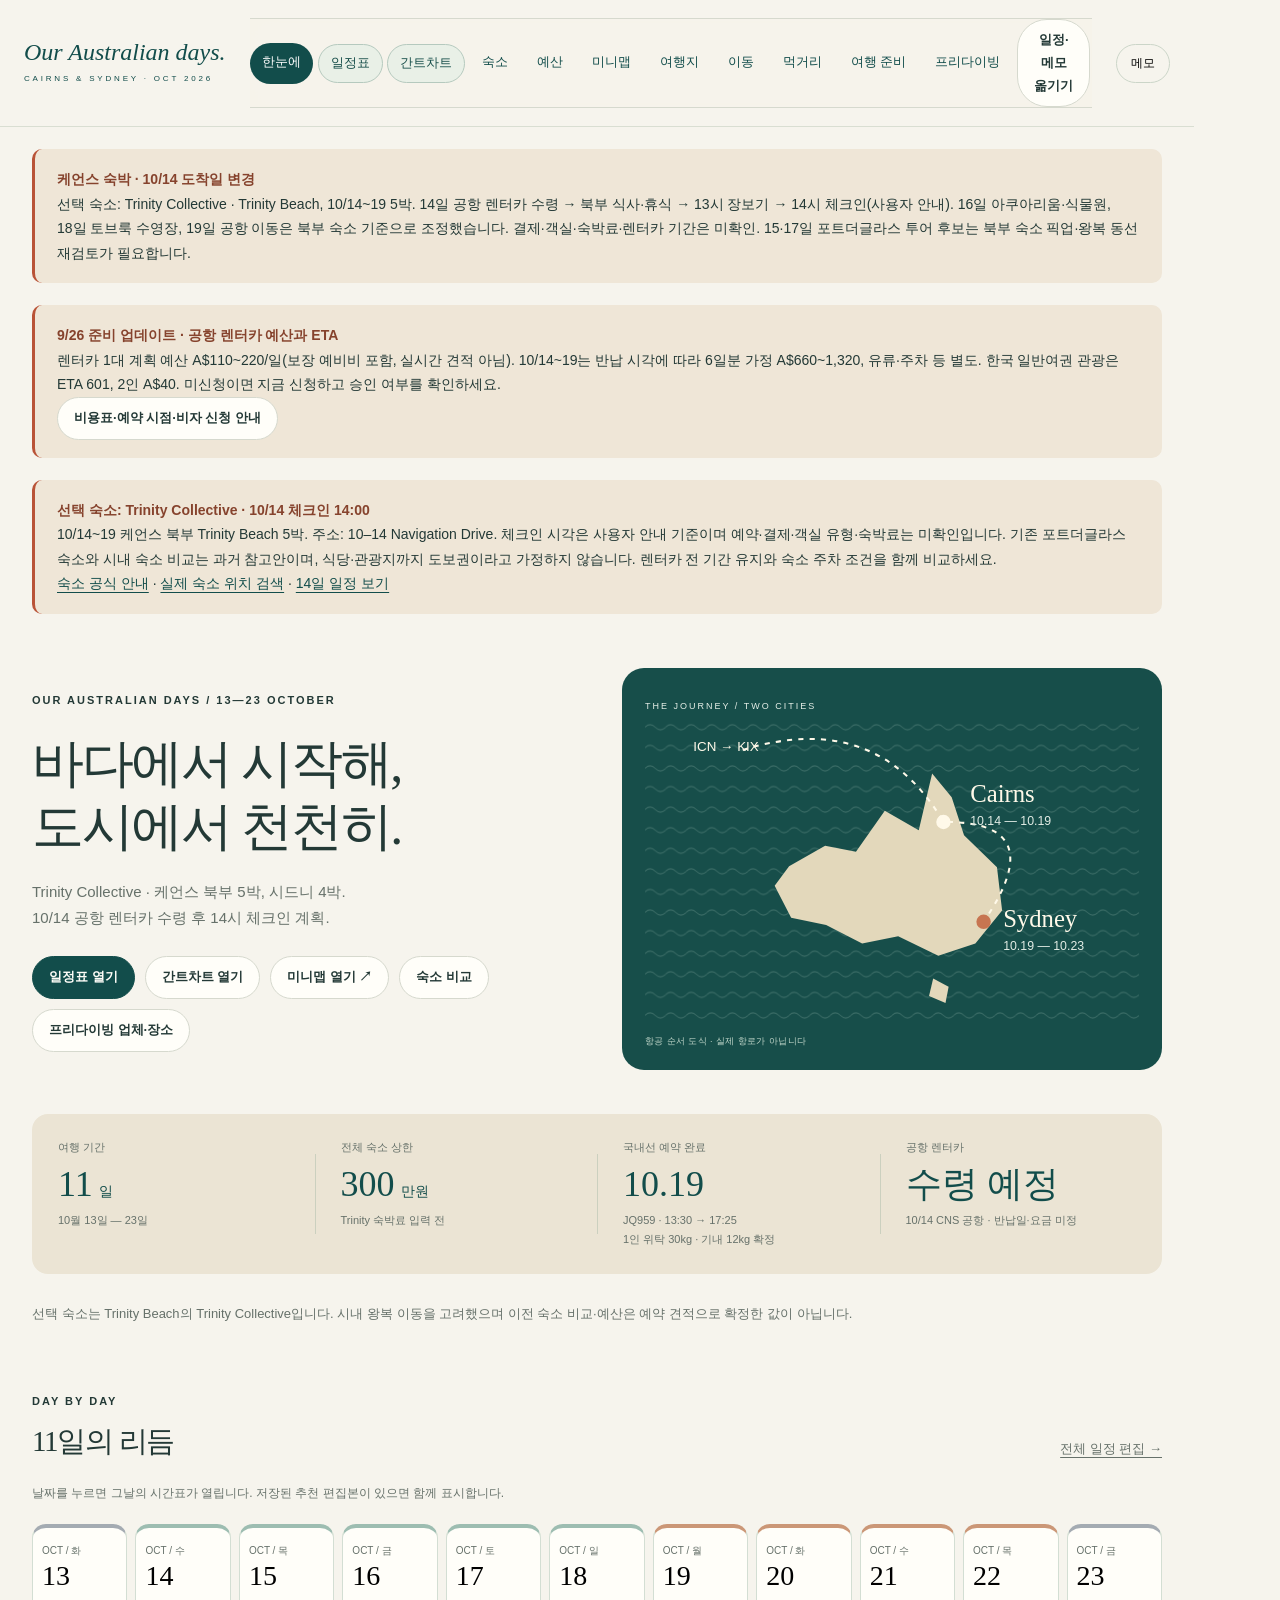
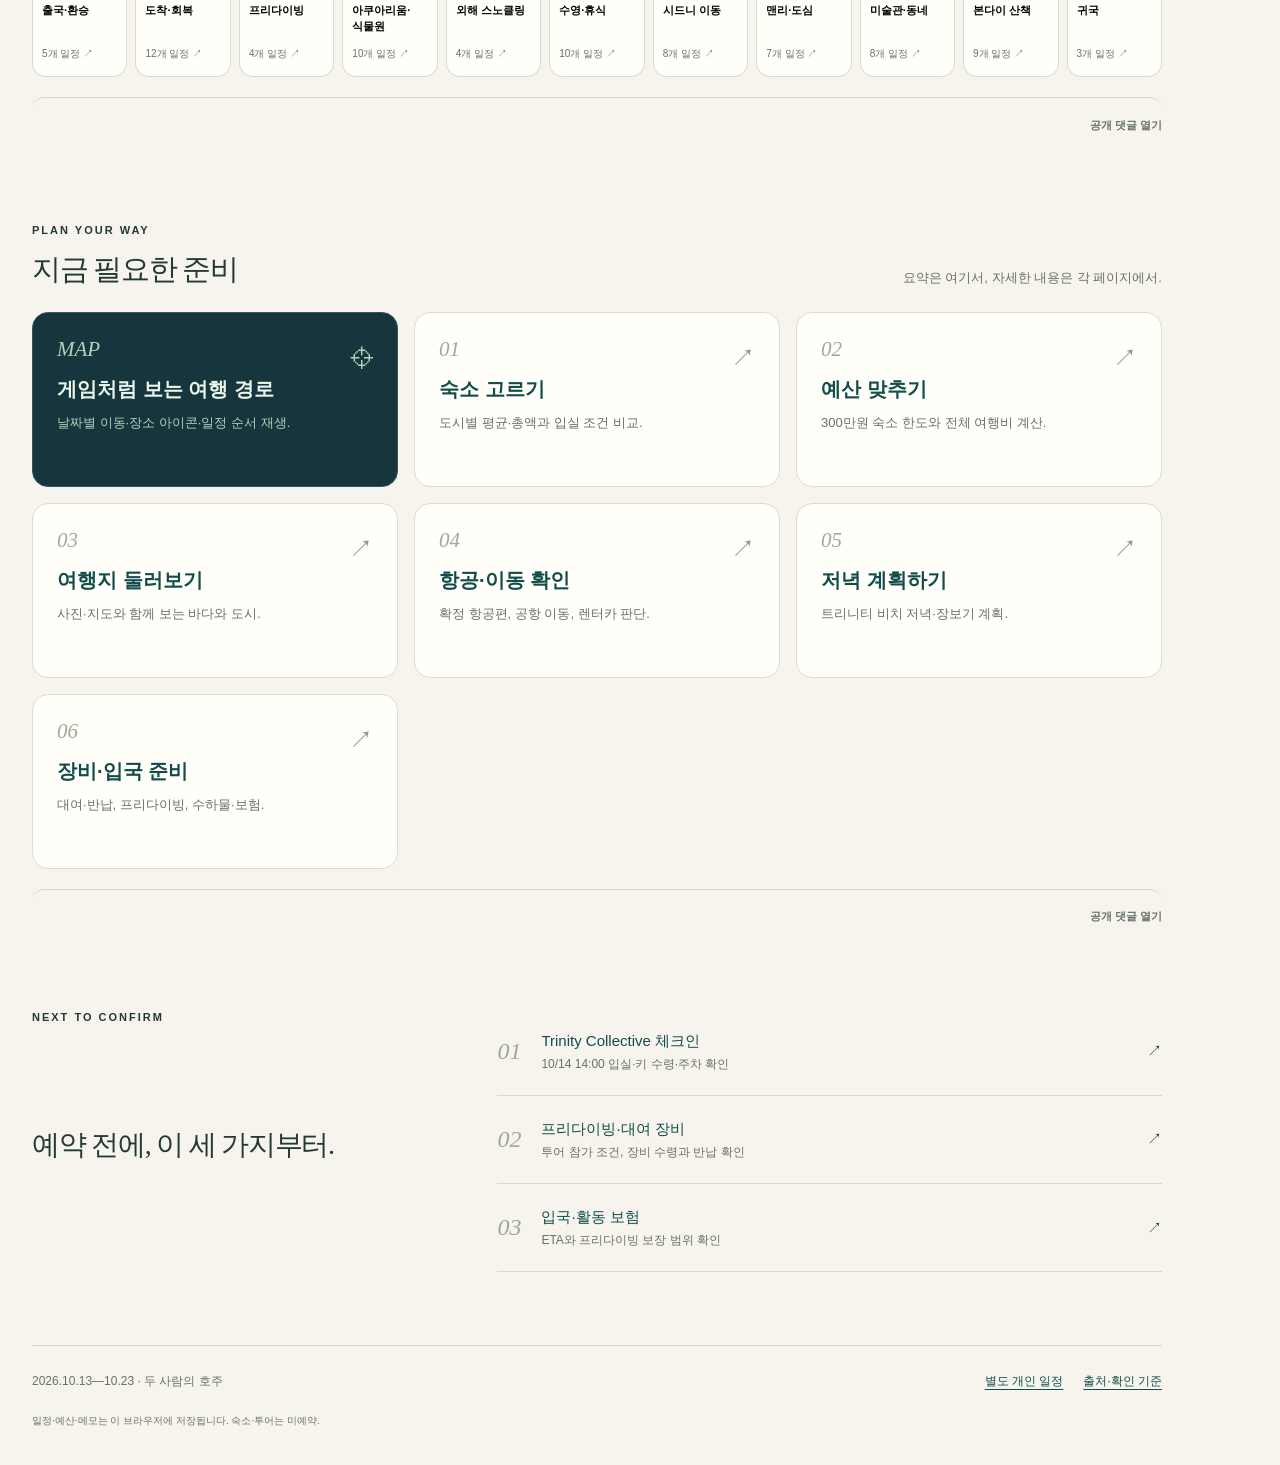
==== commit 4d31cd16: "Add private itinerary and notes transfer with reversible import" ====
--- a/index.html
+++ b/index.html
@@ -11,4 +11,4 @@
   <div id="public-comments-host" class="public-comments-host"><div class="giscus"></div></div>
   <footer class="public-comments-footer"><span>섹션별 대화 · GitHub에 보관</span><a id="public-comments-github" target="_blank" rel="noopener noreferrer" class="public-comments-fallback">GitHub에서 토론 찾기</a><a href="https://giscus.app/ko" target="_blank" rel="noopener noreferrer">댓글 서비스 안내</a></footer>
  </div>
-</dialog><script src="assets/routes.js?v=trinity-20260926-r2"></script><script src="assets/site.js?v=trinity-20260926-r2"></script><script src="assets/planner-modal.js?v=trinity-20260926-r2"></script><script src="assets/itinerary-data.js?v=arrival-trinity-20260926-r3"></script><script src="assets/home.js?v=arrival-trinity-20260926-r3"></script><script src="assets/notes.js?v=trinity-20260926-r2"></script><script src="assets/comments.js?v=trinity-20260926-r2"></script></body></html>
+</dialog><script src="assets/routes.js?v=trinity-20260926-r2"></script><script src="assets/site.js?v=trinity-20260926-r2"></script><script src="assets/planner-modal.js?v=trinity-map-20260926-r4"></script><script src="assets/itinerary-data.js?v=trinity-map-20260926-r4"></script><script src="assets/home.js?v=arrival-trinity-20260926-r3"></script><script src="assets/notes.js?v=trinity-20260926-r2"></script><script src="assets/comments.js?v=trinity-20260926-r2"></script><script src="assets/plan-transfer.js?v=private-transfer-20260926"></script></body></html>
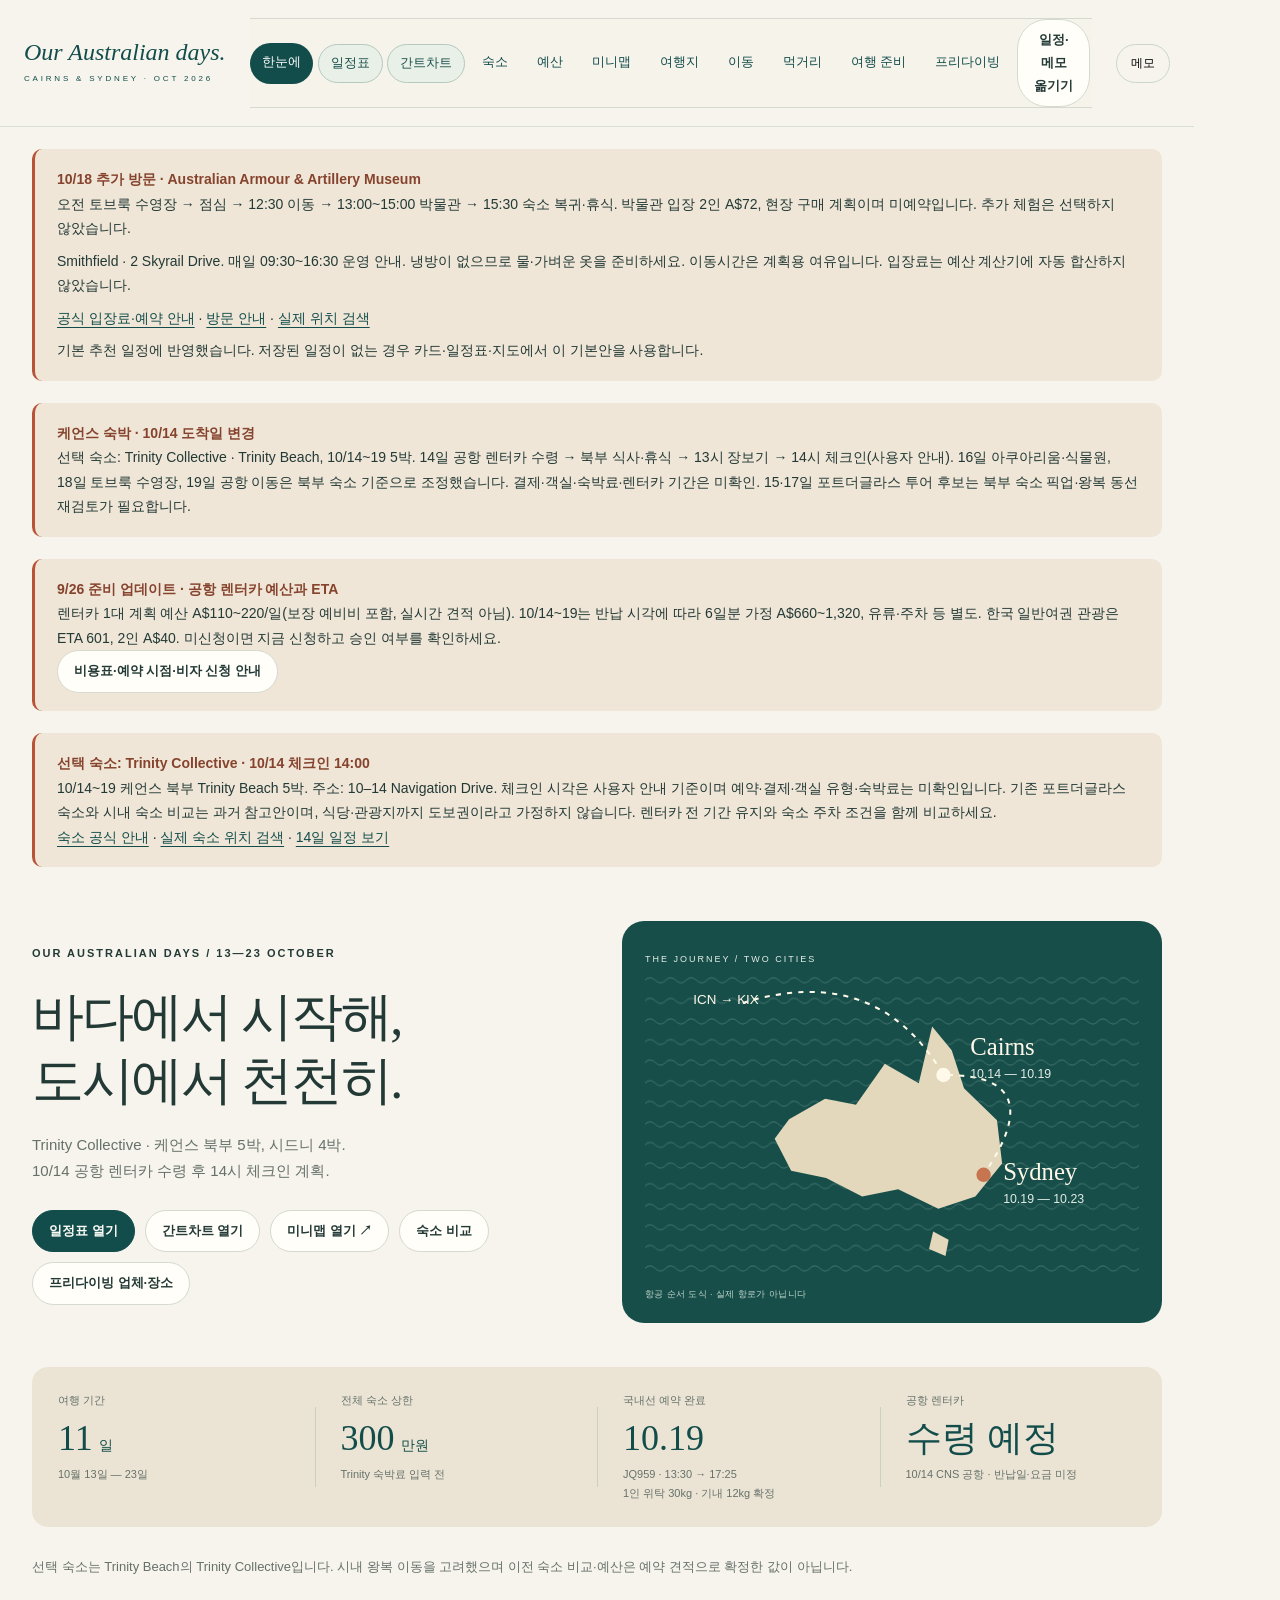
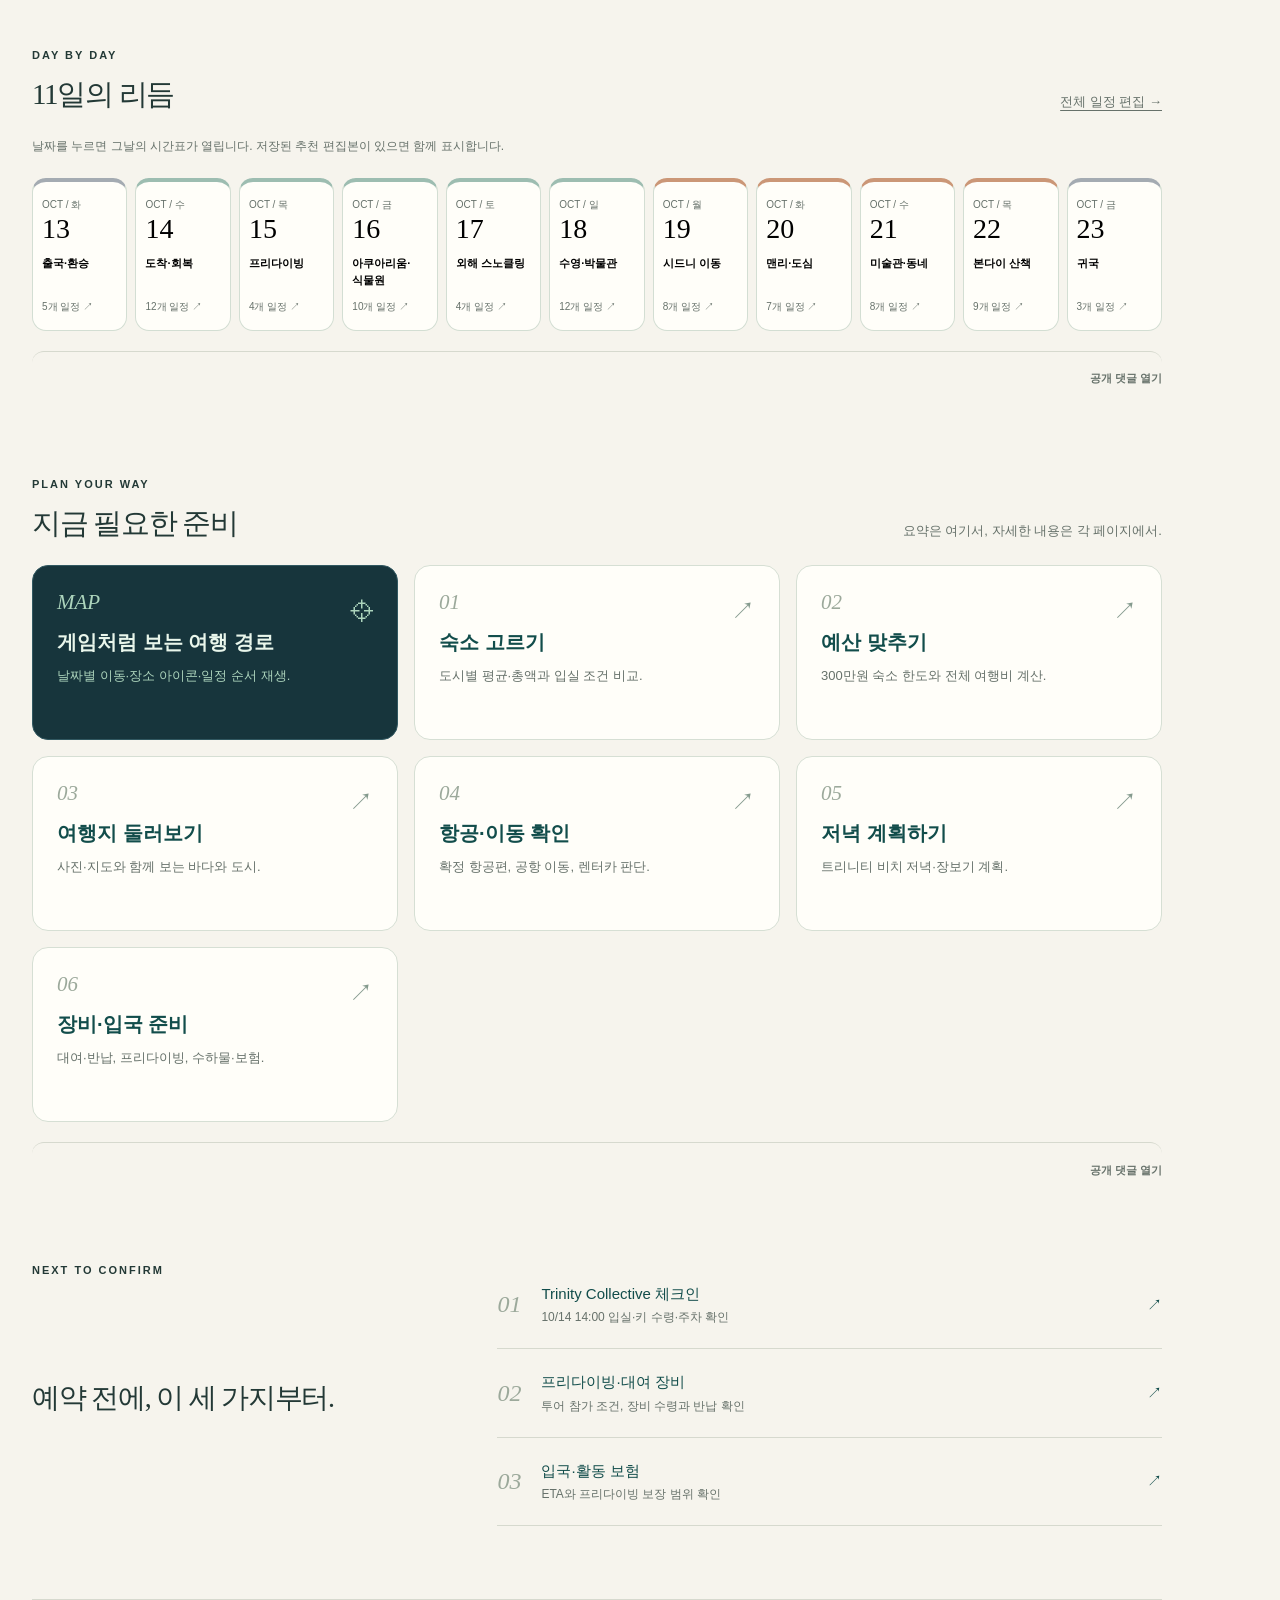
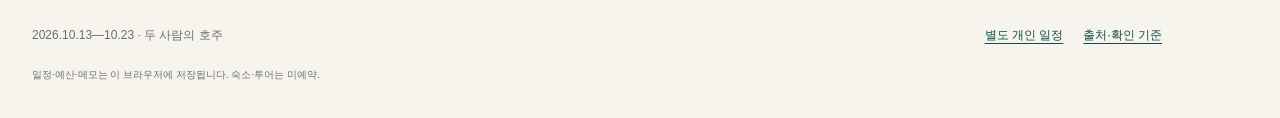
==== commit bfa41b4b: "Add Australian Armour Museum visit to October 18 plan" ====
--- a/index.html
+++ b/index.html
@@ -11,4 +11,4 @@
   <div id="public-comments-host" class="public-comments-host"><div class="giscus"></div></div>
   <footer class="public-comments-footer"><span>섹션별 대화 · GitHub에 보관</span><a id="public-comments-github" target="_blank" rel="noopener noreferrer" class="public-comments-fallback">GitHub에서 토론 찾기</a><a href="https://giscus.app/ko" target="_blank" rel="noopener noreferrer">댓글 서비스 안내</a></footer>
  </div>
-</dialog><script src="assets/routes.js?v=trinity-20260926-r2"></script><script src="assets/site.js?v=trinity-20260926-r2"></script><script src="assets/planner-modal.js?v=trinity-map-20260926-r4"></script><script src="assets/itinerary-data.js?v=trinity-map-20260926-r4"></script><script src="assets/home.js?v=arrival-trinity-20260926-r3"></script><script src="assets/notes.js?v=trinity-20260926-r2"></script><script src="assets/comments.js?v=trinity-20260926-r2"></script><script src="assets/plan-transfer.js?v=private-transfer-20260926"></script></body></html>
+</dialog><script src="assets/routes.js?v=trinity-20260926-r2"></script><script src="assets/site.js?v=trinity-20260926-r2"></script><script src="assets/planner-modal.js?v=trinity-map-20260926-r4"></script><script src="assets/itinerary-data.js?v=museum-20260926"></script><script src="assets/museum-stop.js?v=museum-20260926"></script><script src="assets/home.js?v=museum-20260926"></script><script src="assets/notes.js?v=trinity-20260926-r2"></script><script src="assets/comments.js?v=trinity-20260926-r2"></script><script src="assets/plan-transfer.js?v=private-transfer-20260926"></script></body></html>
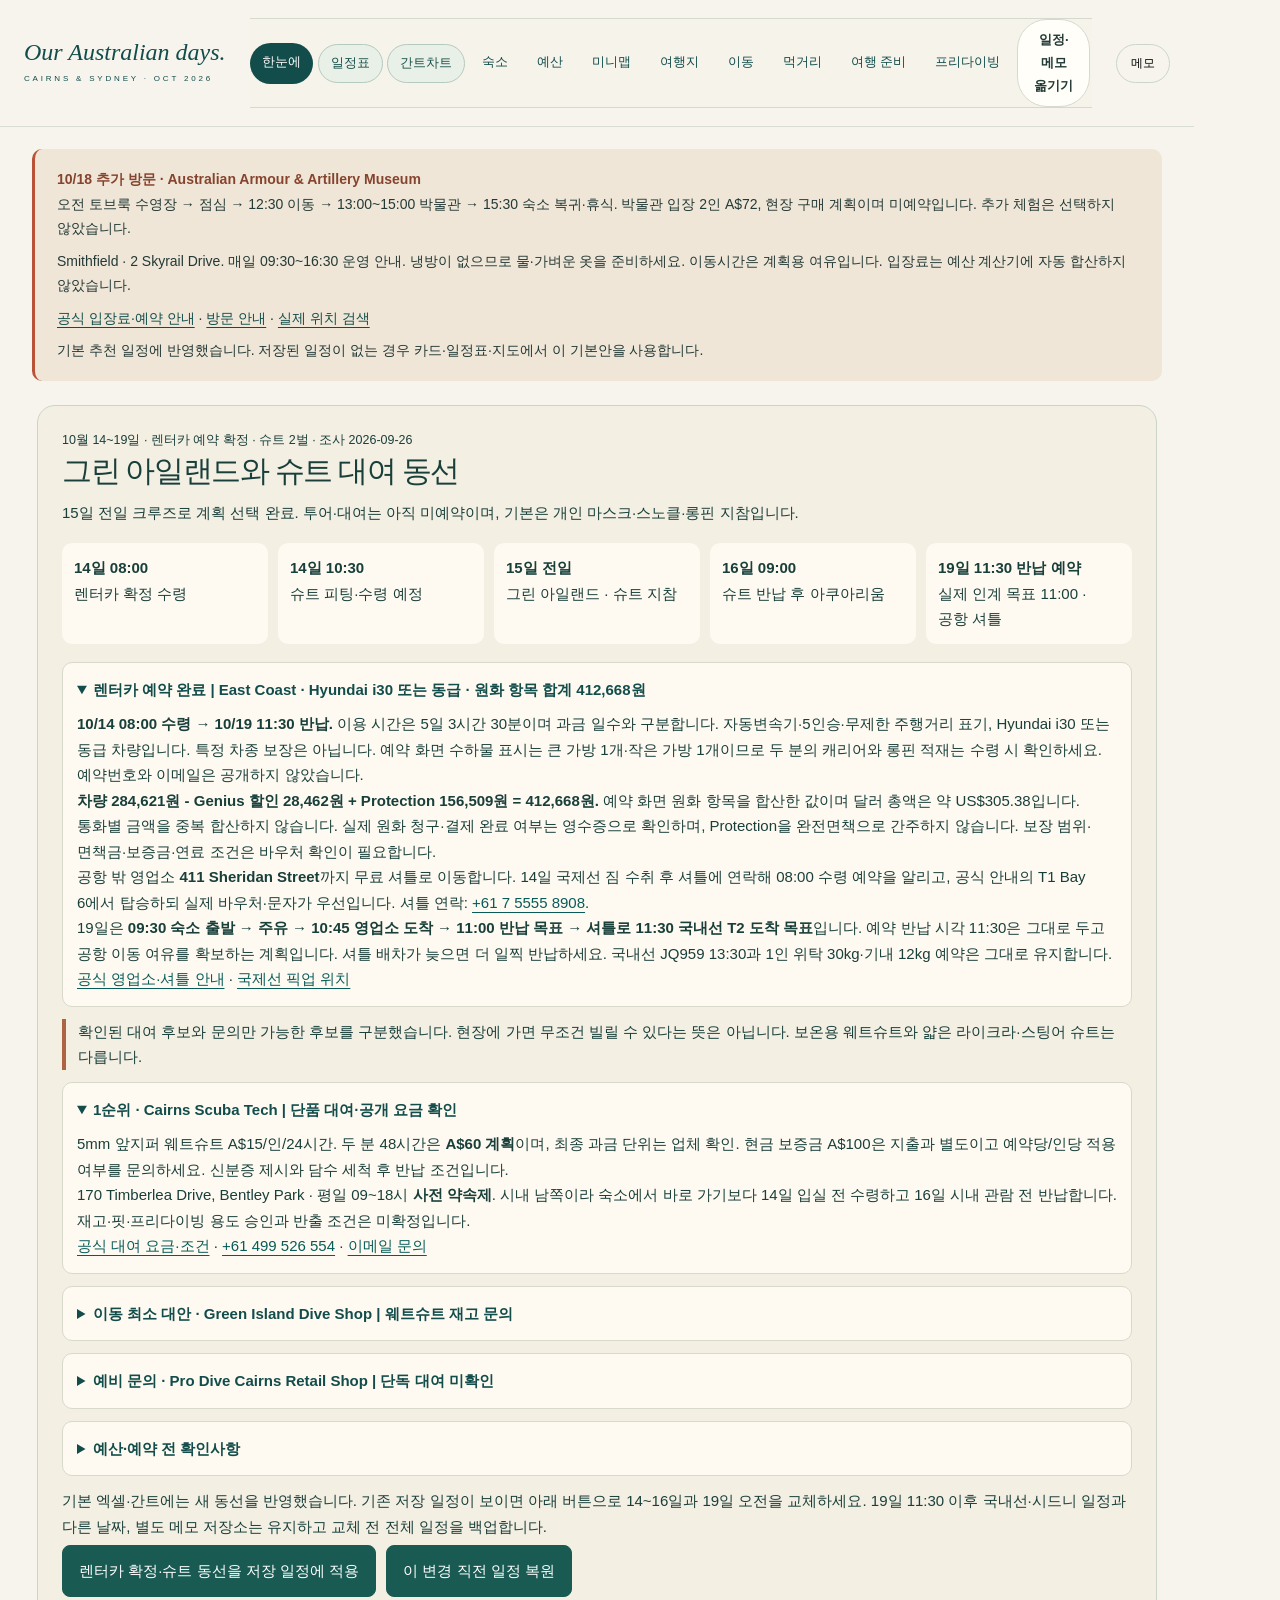
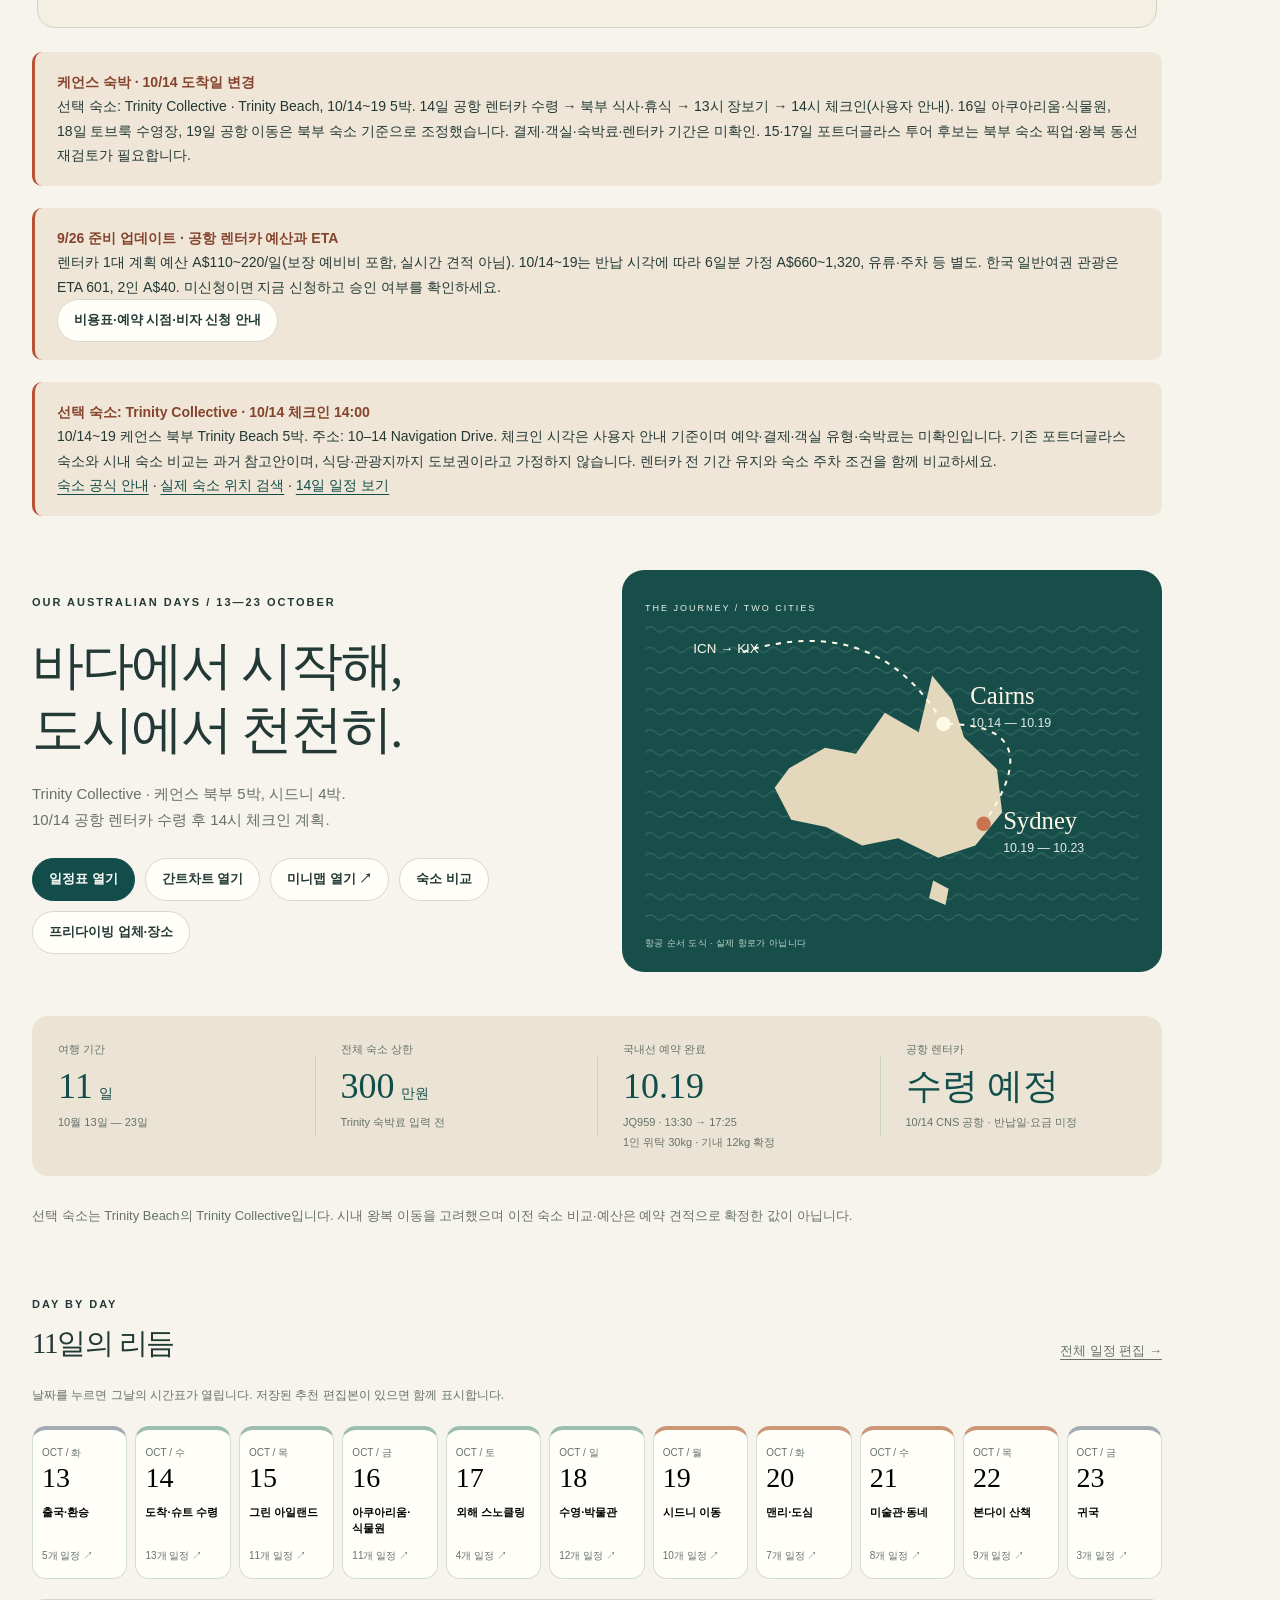
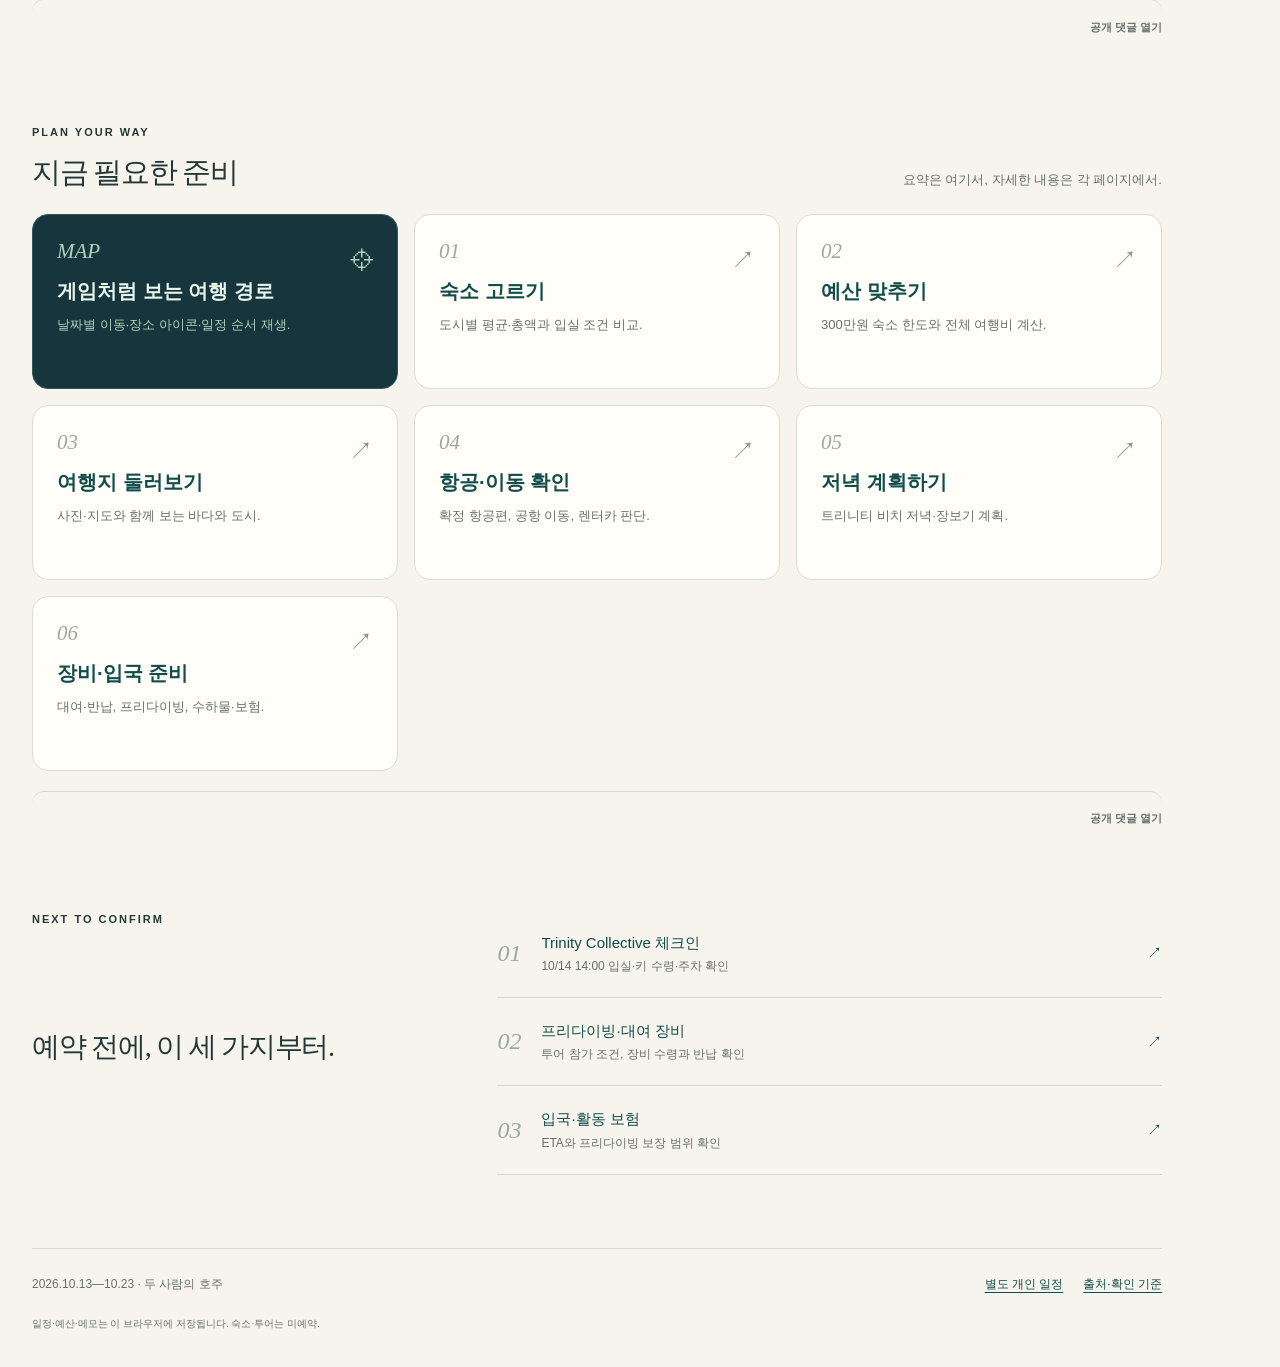
==== commit 20fa7631: "Update Green Island itinerary and confirmed car rental schedule" ====
--- a/index.html
+++ b/index.html
@@ -11,4 +11,5 @@
   <div id="public-comments-host" class="public-comments-host"><div class="giscus"></div></div>
   <footer class="public-comments-footer"><span>섹션별 대화 · GitHub에 보관</span><a id="public-comments-github" target="_blank" rel="noopener noreferrer" class="public-comments-fallback">GitHub에서 토론 찾기</a><a href="https://giscus.app/ko" target="_blank" rel="noopener noreferrer">댓글 서비스 안내</a></footer>
  </div>
-</dialog><script src="assets/routes.js?v=trinity-20260926-r2"></script><script src="assets/site.js?v=trinity-20260926-r2"></script><script src="assets/planner-modal.js?v=trinity-map-20260926-r4"></script><script src="assets/itinerary-data.js?v=museum-20260926"></script><script src="assets/museum-stop.js?v=museum-20260926"></script><script src="assets/home.js?v=museum-20260926"></script><script src="assets/notes.js?v=trinity-20260926-r2"></script><script src="assets/comments.js?v=trinity-20260926-r2"></script><script src="assets/plan-transfer.js?v=private-transfer-20260926"></script></body></html>
+</dialog><script src="assets/routes.js?v=trinity-20260926-r2"></script><script src="assets/site.js?v=trinity-20260926-r2"></script><script src="assets/planner-modal.js?v=gantt-details-20260926"></script><script src="assets/itinerary-data.js?v=museum-20260926"></script>
+<script src="assets/green-island-rental.js?v=20260926"></script><script src="assets/museum-stop.js?v=museum-20260926"></script><script src="assets/home.js?v=private-transfer-20260926-r3"></script><script src="assets/notes.js?v=trinity-20260926-r2"></script><script src="assets/comments.js?v=trinity-20260926-r2"></script><script src="assets/plan-transfer.js?v=private-transfer-20260926-r3"></script></body></html>
